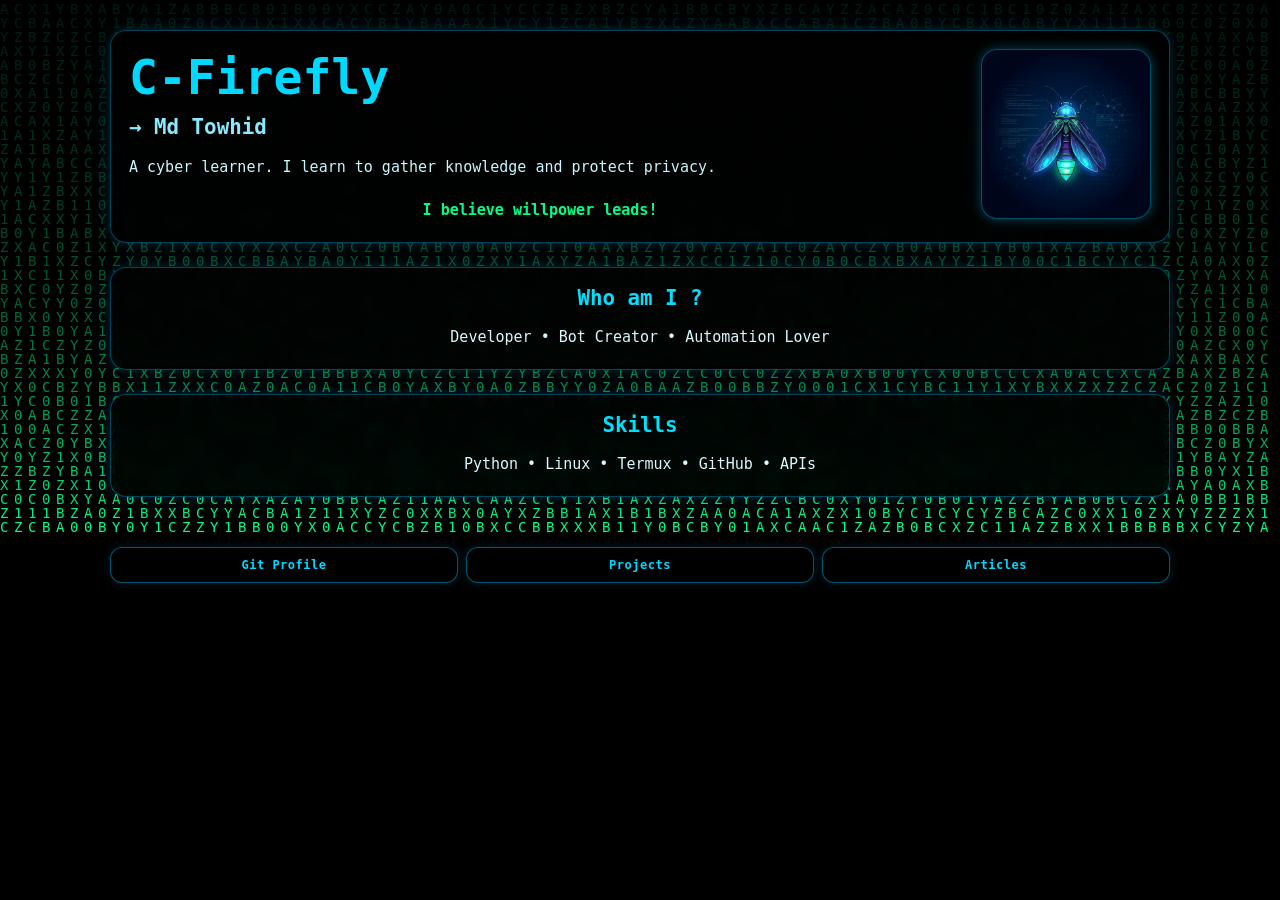
==== index.html @ 1425ad57 "Rename Index.html to index.html" ====
<!DOCTYPE html>
<html lang="en">
<head>
<meta charset="UTF-8" />
<meta name="viewport" content="width=device-width, initial-scale=1.0" />

<title>C-Firefly | Portfolio</title>

<style>

*{
    margin:0;
    padding:0;
    box-sizing:border-box;
}

body{
    background:black;
    color:#00c3ff;
    font-family:monospace;
    overflow-x:hidden;
}

/* ================= MATRIX ================= */

canvas{
    position:fixed;
    top:0;
    left:0;
    width:100%;
    height:100%;
    z-index:-1;
}

/* ================= CONTAINER ================= */

.container{
    width:100%;
    max-width:1100px;
    margin:auto;
    padding:30px 20px;
}

/* ================= COMMON BOX ================= */

.box{
    width:100%;
    background:rgba(0,0,0,0.72);

    border:1px solid rgba(0,195,255,0.35);
    border-radius:16px;

    padding:22px;

    margin-bottom:24px;

    backdrop-filter:blur(6px);

    box-shadow:
    0 0 10px rgba(0,195,255,0.18),
    0 0 30px rgba(0,195,255,0.08);

    transition:0.3s ease;
}

.box:hover{
    transform:translateY(-3px);

    box-shadow:
    0 0 15px rgba(0,195,255,0.35),
    0 0 35px rgba(0,195,255,0.12);
}

/* ================= TOP SECTION ================= */

.top-section{
    display:flex;
    justify-content:space-between;
    align-items:flex-start;
    gap:30px;
}

/* LEFT SIDE */

.info{
    flex:1;
    text-align:left;
}

.info h1{
    font-size:3rem;
    margin-bottom:10px;
    color:#00d9ff;
}

.info h2{
    font-size:1.3rem;
    margin-bottom:15px;
    color:#8be9ff;
}

.info p{
    font-size:15px;
    line-height:1.8;
    color:#c7f6ff;
}

/* PROFILE IMAGE */

.profile-pic{
    width:170px;
    height:170px;

    border-radius:16px;

    background:
    url('images/profile/portfolio_img.png')
    center/cover no-repeat;

    border:1px solid rgba(0,195,255,0.4);

    box-shadow:
    0 0 12px rgba(0,195,255,0.35);

    flex-shrink:0;
}

/* ================= TERMINAL TEXT ================= */

.terminal{
    margin-top:16px;
}

#typing{
    color:#00ff88;
    font-size:15px;
    font-weight:bold;
    text-align: center;
}

#typing::after{
    content:"!";
    animation:blink 1s infinite;
}

@keyframes blink{
    50%{
        opacity:0;
    }
}

/* ================= CONTENT BOX ================= */

.box-title{
    font-size:1.3rem;
    margin-bottom:14px;
    color:#00e1ff;
    text-align: center;
}

.box-text{
    color:#d7f8ff;
    line-height:1.8;
    font-size:15px;
    text-align: center;
}

/* ================= BUTTONS ================= */

.buttons{
    width:100%;

    display:flex;
    justify-content:center;
    align-items:center;
    flex-wrap:wrap;

    gap:18px;

    margin-top:50px;
}

.btn{
    text-decoration:none;

    color:#00d9ff;

    padding:13px 28px;

    border-radius:12px;

    border:1px solid rgba(0,195,255,0.45);

    background:rgba(0,0,0,0.75);

    font-size:15px;
    font-weight:bold;

    letter-spacing:0.5px;

    transition:0.3s ease;

    min-width:150px;
    text-align:center;

    box-shadow:
    0 0 10px rgba(0,195,255,0.15);
}

.btn:hover{
    background:#00c3ff;
    color:black;

    transform:translateY(-4px);

    box-shadow:
    0 0 12px #00c3ff,
    0 0 28px #00c3ff;
}

/* ================= MOBILE ================= */
/* ================= MOBILE ================= */

@media(max-width:768px){

    .top-section{
        flex-direction:row;
        justify-content:space-between;
        align-items:flex-start;
        gap:14px;
    }

    .info{
        flex:1;
    }

    .profile-pic{
        width:80px;
        height:80px;

        border-radius:12px;

        flex-shrink:0;
    }

    .info h1{
        font-size:2rem;
    }

    .info h2{
        font-size:1rem;
    }

    .info p{
        font-size:13px;
    }

}

    .box{
        padding:18px;
    }
/* ================= MOBILE BUTTONS ================= */

    .buttons{
        display:flex;
        justify-content:center;
        align-items:center;
        flex-wrap:nowrap;

        gap:8px;
    }

    .btn{
        width:auto;
        min-width:auto;

        padding:10px 12px;

        font-size:12px;

        flex:1;
    }

}

</style>
</head>

<body>

<canvas id="matrix"></canvas>

<div class="container">

    <!-- HERO BOX -->

    <div class="box">

        <div class="top-section">

            <div class="info">

                <h1>C-Firefly</h1>

                <h2>→ Md Towhid</h2>

                <p>
                    A cyber learner. I learn to gather knowledge and protect privacy.
                </p>

                <div class="terminal">
                    <p id="typing"></p>
                </div>

            </div>

            <div class="profile-pic"></div>

        </div>

    </div>

    <!-- ABOUT -->

    <div class="box">

        <h3 class="box-title">Who am I ?</h3>

        <p class="box-text">
            Developer • Bot Creator • Automation Lover
        </p>

    </div>

    <!-- SKILLS -->

    <div class="box">

        <h3 class="box-title">Skills</h3>

        <p class="box-text">
            Python • Linux • Termux • GitHub • APIs
        </p>

    </div>

    <!-- BUTTONS -->

    <div class="buttons">

        <a href="https://github.com/C-firefly" class="btn">
            Git Profile
        </a>

        <a href="abc.html" class="btn">
            Projects
        </a>

        <a href="abc.html" class="btn">
            Articles
        </a>

    </div>

</div>

<script>

/* ================= MATRIX EFFECT ================= */

const canvas = document.getElementById("matrix");
const ctx = canvas.getContext("2d");

let fontSize;
let columns;
let drops;

function initMatrix(){

    canvas.width = window.innerWidth;
    canvas.height = window.innerHeight;

    fontSize = window.innerWidth < 768 ? 10 : 14;

    columns = Math.floor(canvas.width / fontSize);

    drops = [];

    for(let i = 0; i < columns; i++){
        drops[i] = 1;
    }
}

function drawMatrix(){

    ctx.fillStyle = "rgba(0,0,0,0.06)";
    ctx.fillRect(0,0,canvas.width,canvas.height);

    ctx.fillStyle = "#00ff88";
    ctx.font = fontSize + "px monospace";

    for(let i = 0; i < drops.length; i++){

        const text = "01XYZABC";
        const char = text[Math.floor(Math.random() * text.length)];

        ctx.fillText(
            char,
            i * fontSize,
            drops[i] * fontSize
        );

        if(
            drops[i] * fontSize > canvas.height
            &&
            Math.random() > 0.975
        ){
            drops[i] = 0;
        }

        drops[i]++;
    }
}

window.addEventListener("resize", initMatrix);

initMatrix();

setInterval(drawMatrix, 35);

/* ================= TYPING EFFECT ================= */

const text =
"I believe willpower leads to success.";

let i = 0;

function typingEffect(){

    if(i < text.length){

        document.getElementById("typing").innerHTML += text.charAt(i);

        i++;

        setTimeout(typingEffect, 50);
    }
}

typingEffect();

</script>

</body>
</html>
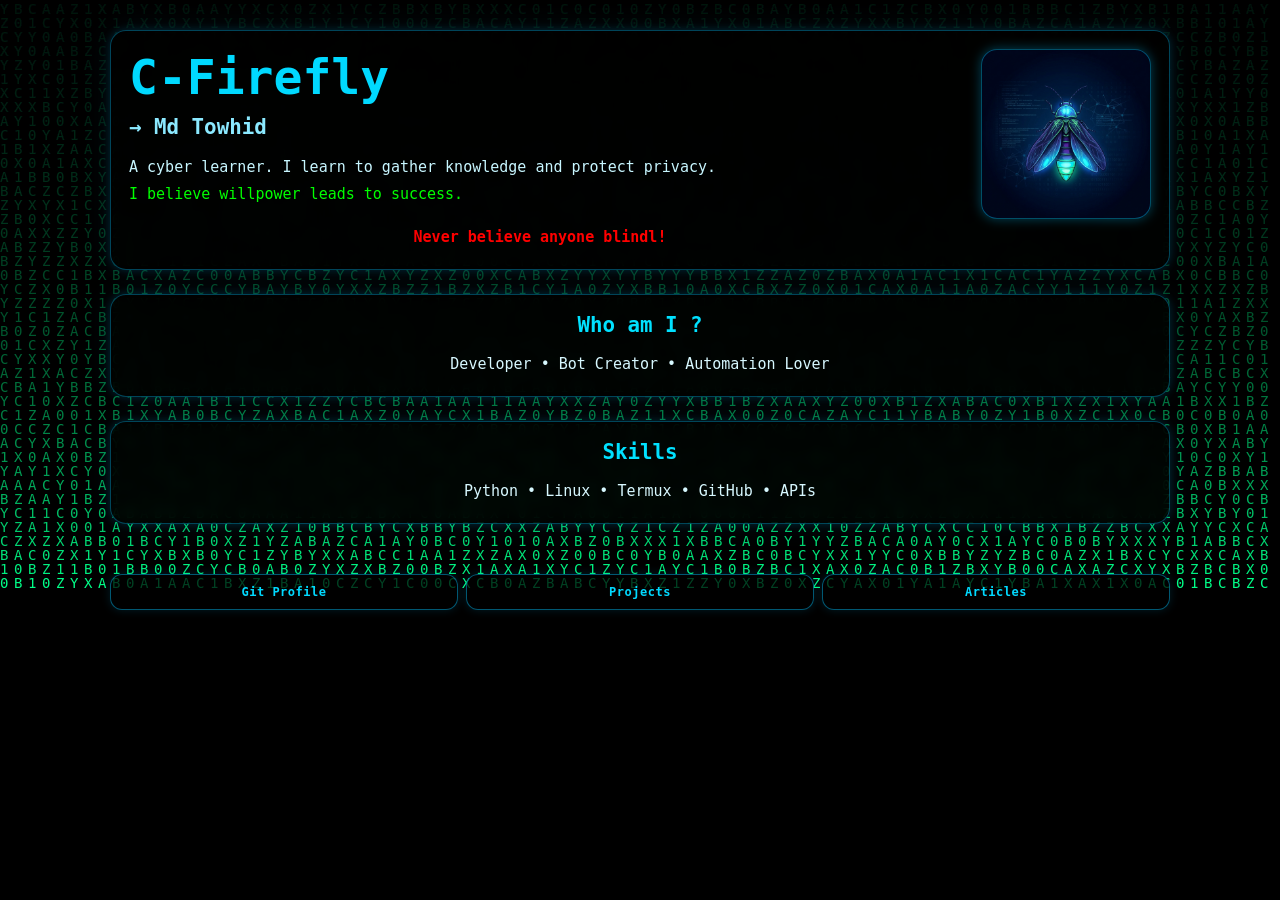
==== commit 0e00117f: "Add project.html" ====
--- a/index.html
+++ b/index.html
@@ -132,7 +132,7 @@
 }
 
 #typing{
-    color:#00ff88;
+    color:#ff0000;
     font-size:15px;
     font-weight:bold;
     text-align: center;
@@ -308,6 +308,7 @@
                 <p>
                     A cyber learner. I learn to gather knowledge and protect privacy.
                 </p>
+                <p style="color:#00ff00;">I believe willpower leads to success.</p>
 
                 <div class="terminal">
                     <p id="typing"></p>
@@ -353,7 +354,7 @@
             Git Profile
         </a>
 
-        <a href="abc.html" class="btn">
+        <a href="project_page.html" class="btn">
             Projects
         </a>
 
@@ -432,7 +433,7 @@
 /* ================= TYPING EFFECT ================= */
 
 const text =
-"I believe willpower leads to success.";
+"Never believe anyone blindly ";
 
 let i = 0;
 
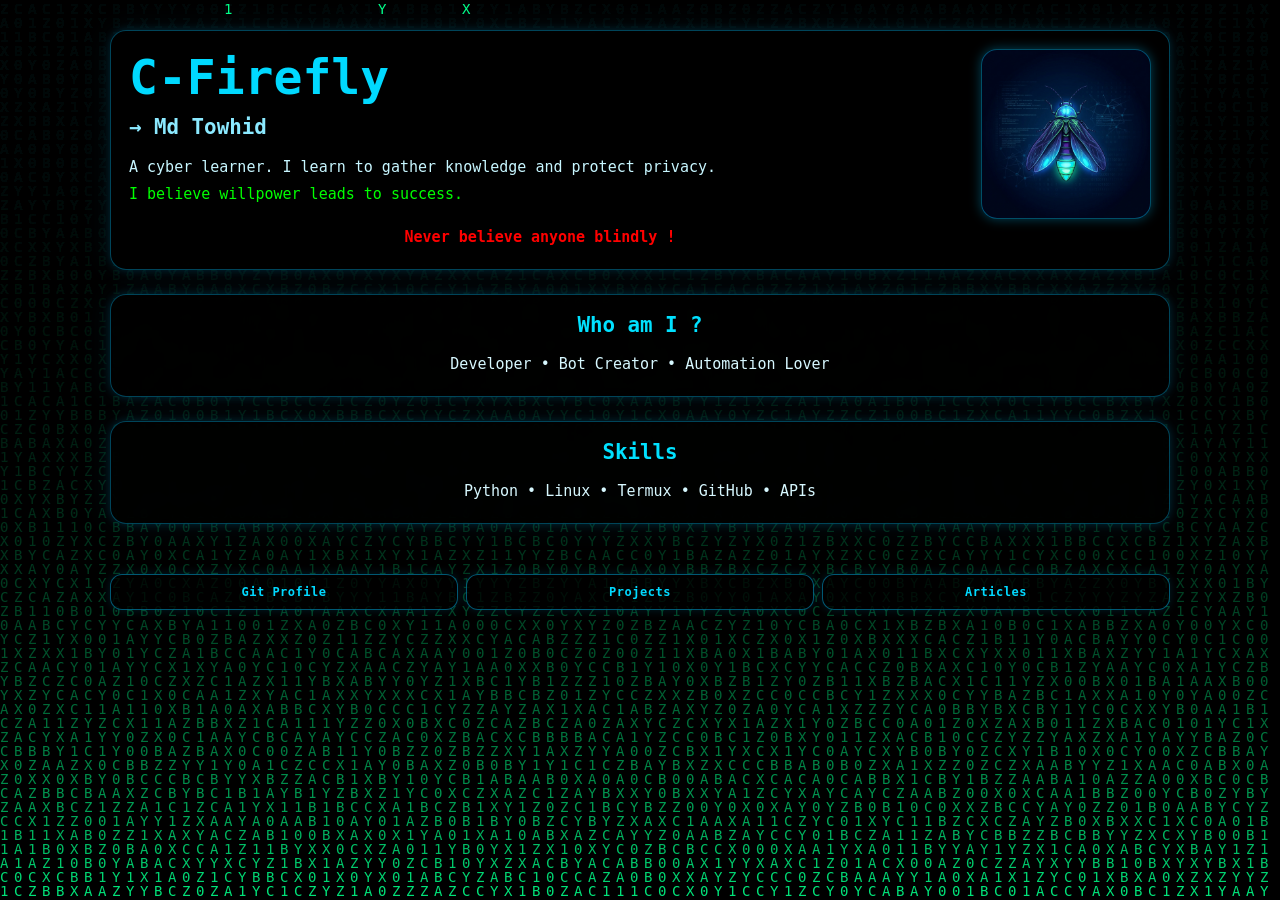
==== commit fa19112e: "Add coming soon page" ====
--- a/index.html
+++ b/index.html
@@ -358,7 +358,7 @@
             Projects
         </a>
 
-        <a href="abc.html" class="btn">
+        <a href="https://c-firefly.github.io/Progress/pages/coming_soon.html" class="btn">
             Articles
         </a>
 
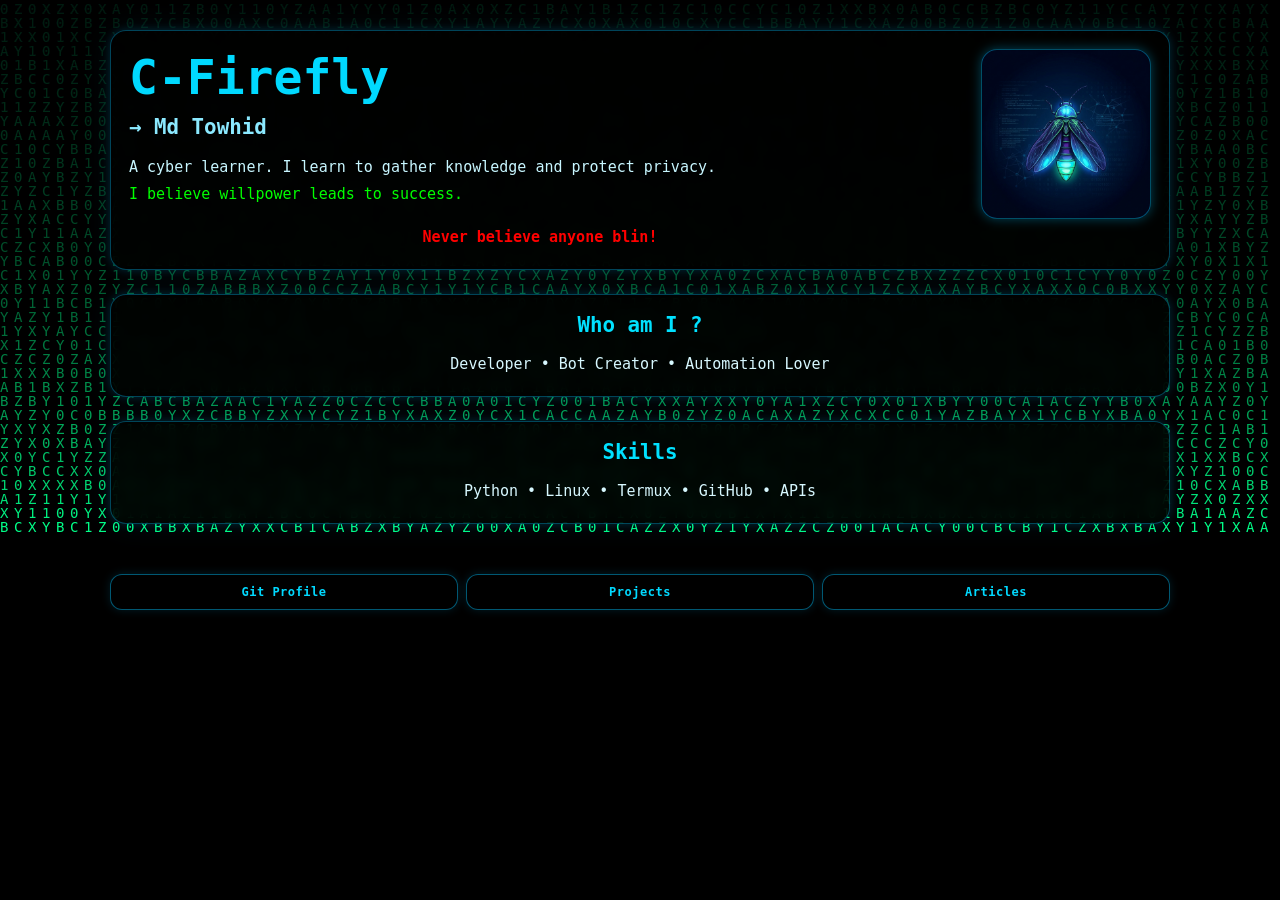
==== commit a171e6af: "Add article page" ====
--- a/index.html
+++ b/index.html
@@ -358,7 +358,7 @@
             Projects
         </a>
 
-        <a href="https://c-firefly.github.io/Progress/pages/coming_soon.html" class="btn">
+        <a href="https://c-firefly.github.io/Article/index.html" class="btn">
             Articles
         </a>
 
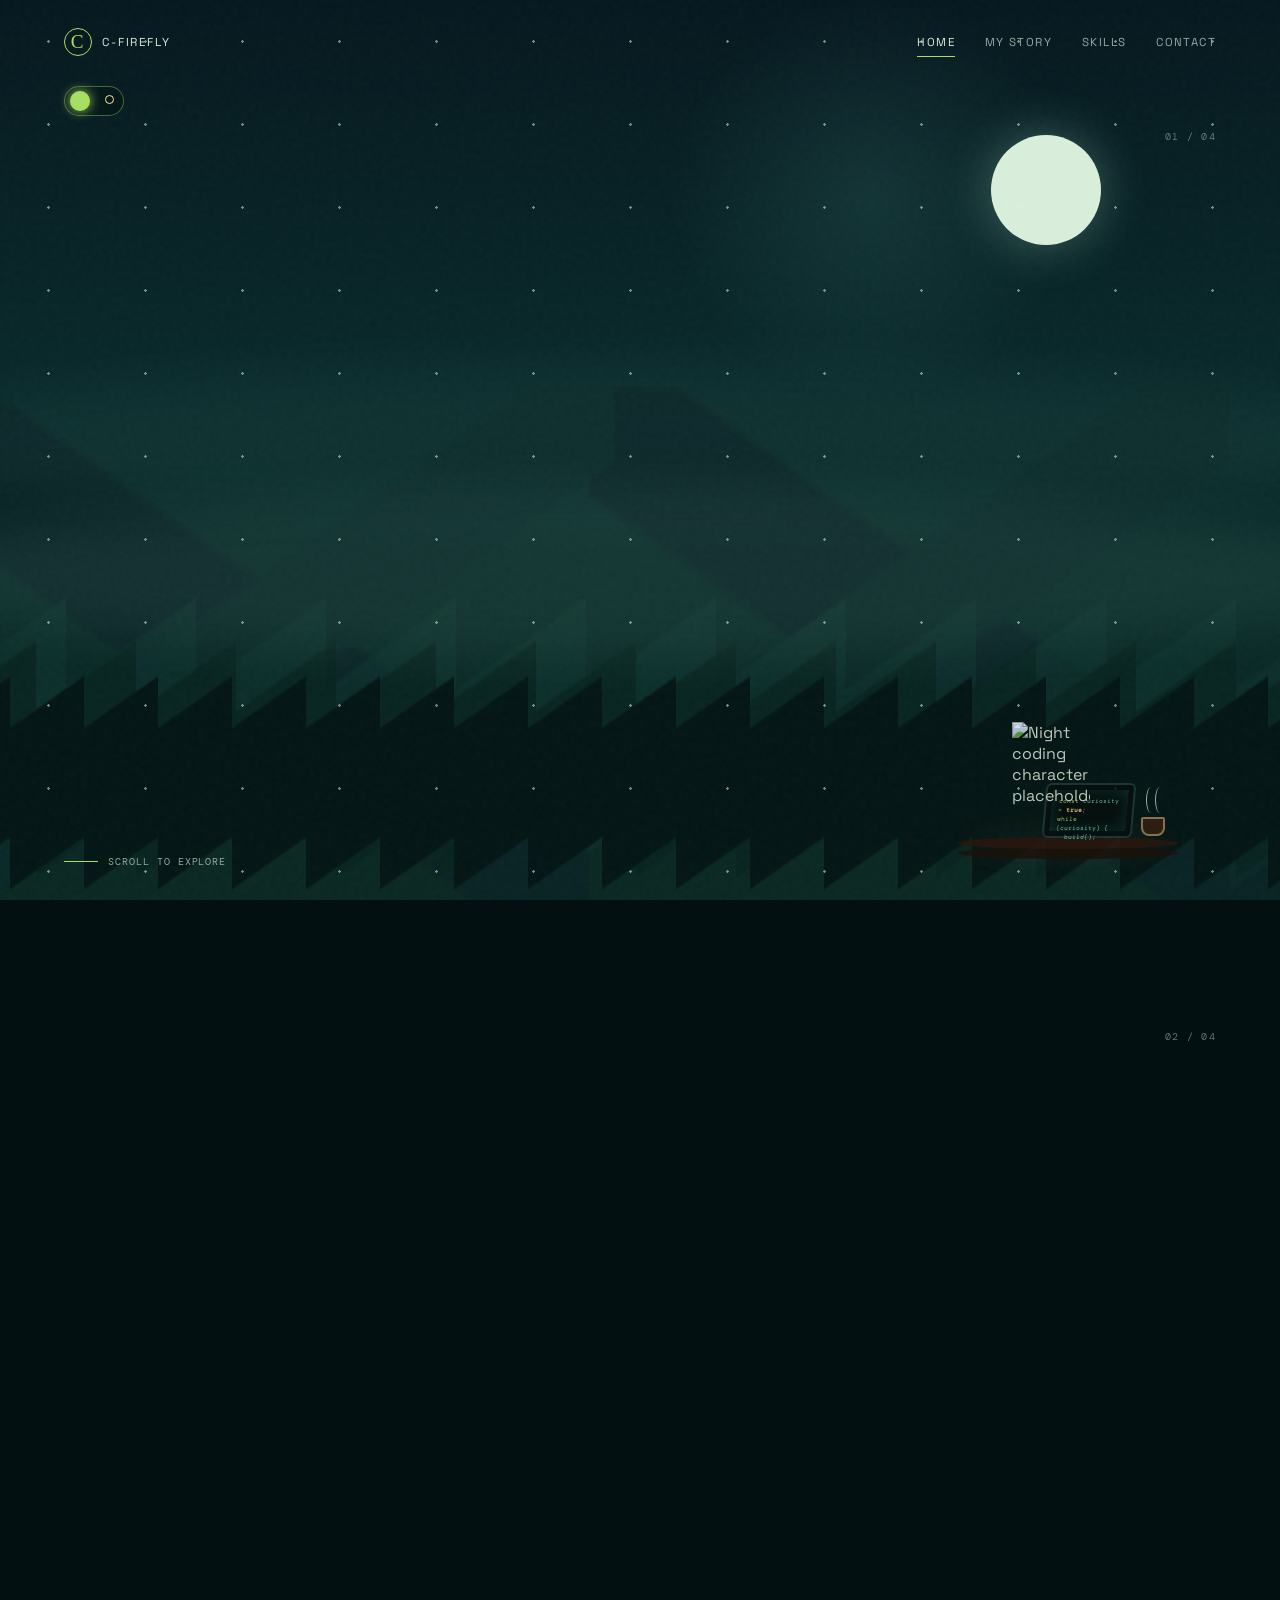
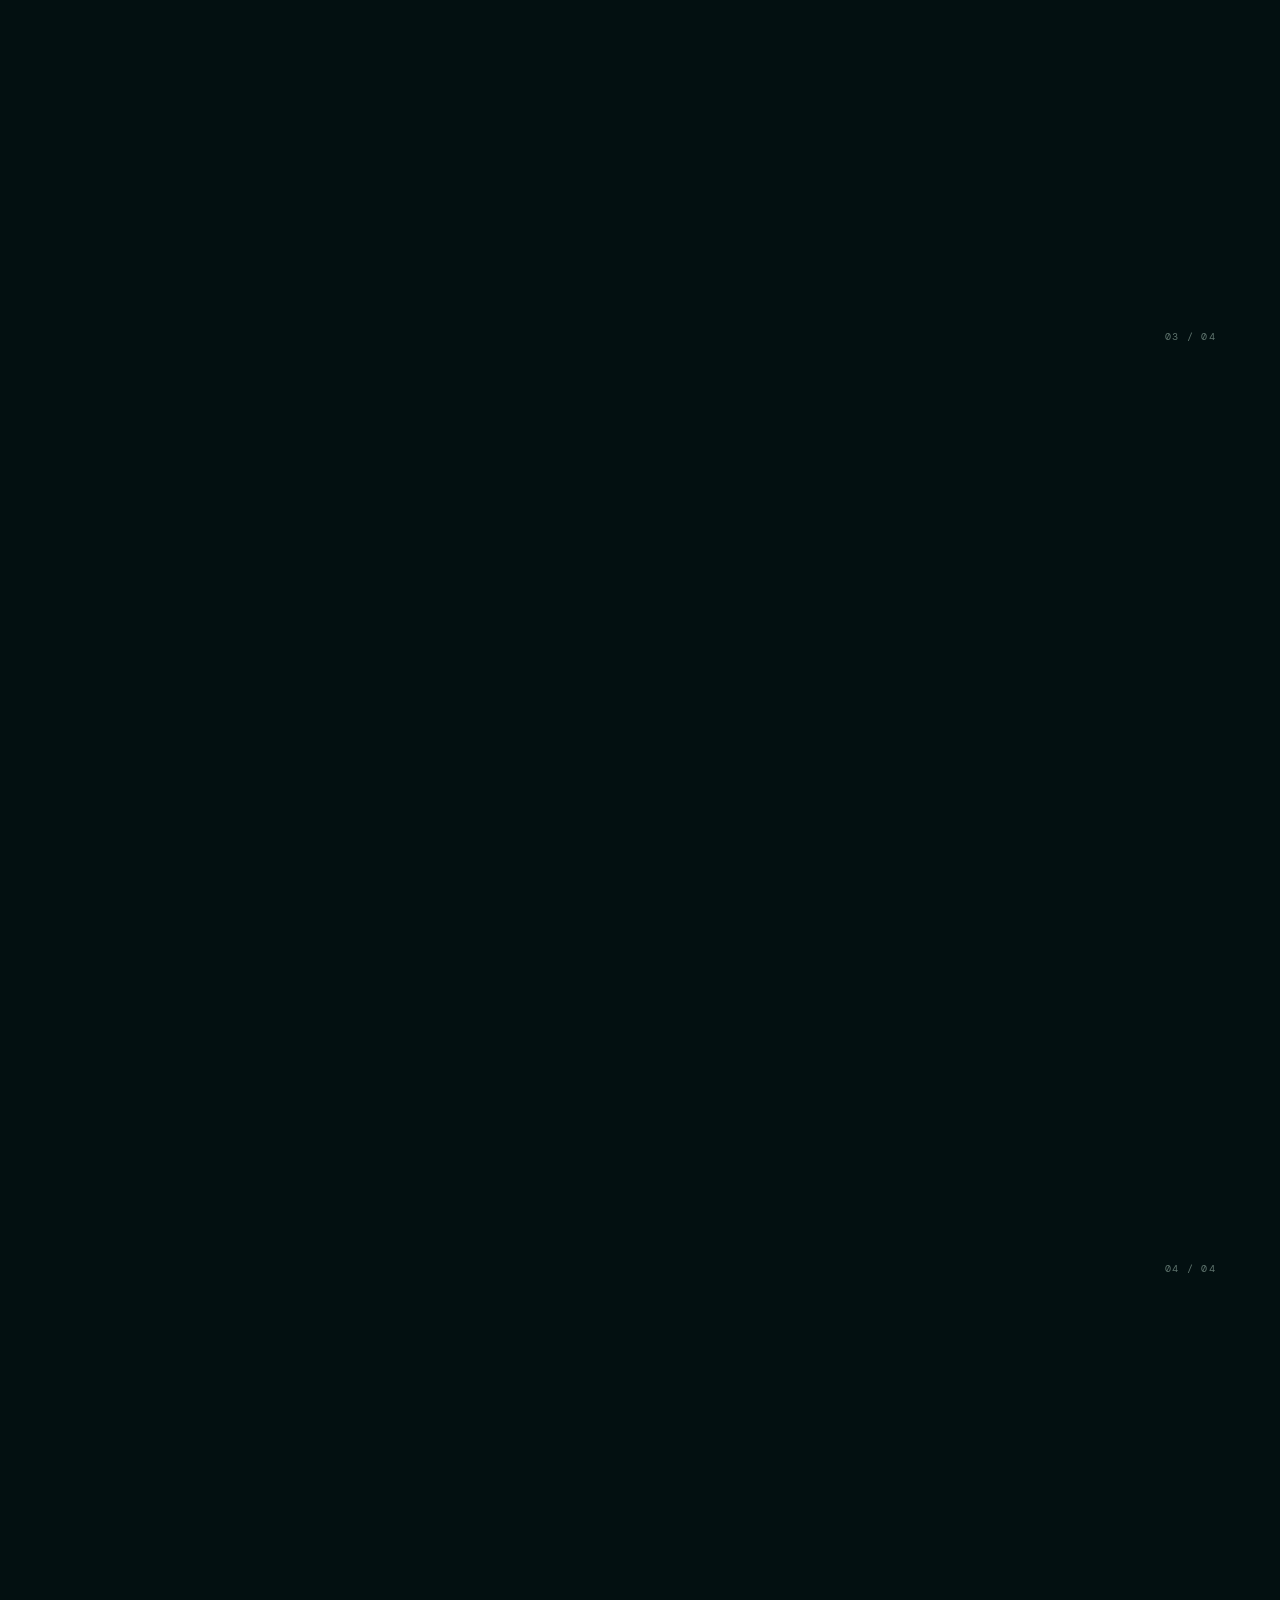
==== commit 8ad3187a: "Add files via upload" ====
--- a/index.html
+++ b/index.html
@@ -1,457 +1,334 @@
-<!DOCTYPE html>
+<!doctype html>
 <html lang="en">
 <head>
-<meta charset="UTF-8" />
-<meta name="viewport" content="width=device-width, initial-scale=1.0" />
-
-<title>C-Firefly | Portfolio</title>
-
-<style>
-
-*{
-    margin:0;
-    padding:0;
-    box-sizing:border-box;
-}
-
-body{
-    background:black;
-    color:#00c3ff;
-    font-family:monospace;
-    overflow-x:hidden;
-}
-
-/* ================= MATRIX ================= */
-
-canvas{
-    position:fixed;
-    top:0;
-    left:0;
-    width:100%;
-    height:100%;
-    z-index:-1;
-}
-
-/* ================= CONTAINER ================= */
-
-.container{
-    width:100%;
-    max-width:1100px;
-    margin:auto;
-    padding:30px 20px;
-}
-
-/* ================= COMMON BOX ================= */
-
-.box{
-    width:100%;
-    background:rgba(0,0,0,0.72);
-
-    border:1px solid rgba(0,195,255,0.35);
-    border-radius:16px;
-
-    padding:22px;
-
-    margin-bottom:24px;
-
-    backdrop-filter:blur(6px);
-
-    box-shadow:
-    0 0 10px rgba(0,195,255,0.18),
-    0 0 30px rgba(0,195,255,0.08);
-
-    transition:0.3s ease;
-}
-
-.box:hover{
-    transform:translateY(-3px);
-
-    box-shadow:
-    0 0 15px rgba(0,195,255,0.35),
-    0 0 35px rgba(0,195,255,0.12);
-}
-
-/* ================= TOP SECTION ================= */
-
-.top-section{
-    display:flex;
-    justify-content:space-between;
-    align-items:flex-start;
-    gap:30px;
-}
-
-/* LEFT SIDE */
-
-.info{
-    flex:1;
-    text-align:left;
-}
-
-.info h1{
-    font-size:3rem;
-    margin-bottom:10px;
-    color:#00d9ff;
-}
-
-.info h2{
-    font-size:1.3rem;
-    margin-bottom:15px;
-    color:#8be9ff;
-}
-
-.info p{
-    font-size:15px;
-    line-height:1.8;
-    color:#c7f6ff;
-}
-
-/* PROFILE IMAGE */
-
-.profile-pic{
-    width:170px;
-    height:170px;
-
-    border-radius:16px;
-
-    background:
-    url('images/profile/portfolio_img.png')
-    center/cover no-repeat;
-
-    border:1px solid rgba(0,195,255,0.4);
-
-    box-shadow:
-    0 0 12px rgba(0,195,255,0.35);
-
-    flex-shrink:0;
-}
-
-/* ================= TERMINAL TEXT ================= */
-
-.terminal{
-    margin-top:16px;
-}
-
-#typing{
-    color:#ff0000;
-    font-size:15px;
-    font-weight:bold;
-    text-align: center;
-}
-
-#typing::after{
-    content:"!";
-    animation:blink 1s infinite;
-}
-
-@keyframes blink{
-    50%{
-        opacity:0;
-    }
-}
-
-/* ================= CONTENT BOX ================= */
-
-.box-title{
-    font-size:1.3rem;
-    margin-bottom:14px;
-    color:#00e1ff;
-    text-align: center;
-}
-
-.box-text{
-    color:#d7f8ff;
-    line-height:1.8;
-    font-size:15px;
-    text-align: center;
-}
-
-/* ================= BUTTONS ================= */
-
-.buttons{
-    width:100%;
-
-    display:flex;
-    justify-content:center;
-    align-items:center;
-    flex-wrap:wrap;
-
-    gap:18px;
-
-    margin-top:50px;
-}
-
-.btn{
-    text-decoration:none;
-
-    color:#00d9ff;
-
-    padding:13px 28px;
-
-    border-radius:12px;
-
-    border:1px solid rgba(0,195,255,0.45);
-
-    background:rgba(0,0,0,0.75);
-
-    font-size:15px;
-    font-weight:bold;
-
-    letter-spacing:0.5px;
-
-    transition:0.3s ease;
-
-    min-width:150px;
-    text-align:center;
-
-    box-shadow:
-    0 0 10px rgba(0,195,255,0.15);
-}
-
-.btn:hover{
-    background:#00c3ff;
-    color:black;
-
-    transform:translateY(-4px);
-
-    box-shadow:
-    0 0 12px #00c3ff,
-    0 0 28px #00c3ff;
-}
-
-/* ================= MOBILE ================= */
-/* ================= MOBILE ================= */
-
-@media(max-width:768px){
-
-    .top-section{
-        flex-direction:row;
-        justify-content:space-between;
-        align-items:flex-start;
-        gap:14px;
-    }
-
-    .info{
-        flex:1;
-    }
-
-    .profile-pic{
-        width:80px;
-        height:80px;
-
-        border-radius:12px;
-
-        flex-shrink:0;
-    }
-
-    .info h1{
-        font-size:2rem;
-    }
-
-    .info h2{
-        font-size:1rem;
-    }
-
-    .info p{
-        font-size:13px;
-    }
-
-}
-
-    .box{
-        padding:18px;
-    }
-/* ================= MOBILE BUTTONS ================= */
-
-    .buttons{
-        display:flex;
-        justify-content:center;
-        align-items:center;
-        flex-wrap:nowrap;
-
-        gap:8px;
-    }
-
-    .btn{
-        width:auto;
-        min-width:auto;
-
-        padding:10px 12px;
-
-        font-size:12px;
-
-        flex:1;
-    }
-
-}
-
-</style>
+  <meta charset="UTF-8">
+  <meta name="viewport" content="width=device-width, initial-scale=1.0">
+  <meta name="description" content="C-Firefly, a cinematic developer portfolio for Towhid.">
+  <title>C-Firefly | Towhid</title>
+
+  <link rel="preconnect" href="https://fonts.googleapis.com">
+  <link rel="preconnect" href="https://fonts.gstatic.com" crossorigin>
+  <link href="https://fonts.googleapis.com/css2?family=DM+Mono:wght@400;500&family=Space+Grotesk:wght@400;500;600;700&display=swap" rel="stylesheet">
+
+  <link rel="stylesheet" href="style.css">
 </head>
-
 <body>
-
-<canvas id="matrix"></canvas>
-
-<div class="container">
-
-    <!-- HERO BOX -->
-
-    <div class="box">
-
-        <div class="top-section">
-
-            <div class="info">
-
-                <h1>C-Firefly</h1>
-
-                <h2>→ Md Towhid</h2>
-
-                <p>
-                    A cyber learner. I learn to gather knowledge and protect privacy.
-                </p>
-                <p style="color:#00ff00;">I believe willpower leads to success.</p>
-
-                <div class="terminal">
-                    <p id="typing"></p>
-                </div>
-
+  <div class="cursor-glow" aria-hidden="true"></div>
+
+  <div class="scene" aria-hidden="true">
+    <div class="sky"></div>
+    <div class="moon"></div>
+    <div class="sun"></div>
+    <div class="cloud cloud-one"></div>
+    <div class="cloud cloud-two"></div>
+    <div class="mountains"></div>
+    <div class="forest forest-back"></div>
+    <div class="forest forest-mid"></div>
+    <div class="forest forest-front"></div>
+    <div class="mist mist-one"></div>
+    <div class="mist mist-two"></div>
+    <div class="stars"></div>
+    <div class="birds birds-one"></div>
+    <div class="birds birds-two"></div>
+    <div class="firefly-field" id="fireflyField"></div>
+    <div class="grain"></div>
+  </div>
+
+  <header class="site-header">
+    <a class="brand" href="#intro" aria-label="C-Firefly home">
+      <span class="brand-mark">C</span>
+      <span>C-Firefly</span>
+    </a>
+
+    <nav class="desktop-nav" aria-label="Primary navigation">
+      <a class="nav-link active" href="#intro" data-section="intro">Home</a>
+      <a class="nav-link" href="#story" data-section="story">My Story</a>
+      <a class="nav-link" href="#skills" data-section="skills">Skills</a>
+      <a class="nav-link" href="#contact" data-section="contact">Contact</a>
+    </nav>
+
+    <button class="menu-toggle" type="button" aria-label="Open navigation" aria-expanded="false">
+      <span></span>
+      <span></span>
+    </button>
+  </header>
+
+  <aside class="mobile-nav" aria-label="Mobile navigation">
+    <a class="nav-link active" href="#intro" data-section="intro">Home</a>
+    <a class="nav-link" href="#story" data-section="story">My Story</a>
+    <a class="nav-link" href="#skills" data-section="skills">Skills</a>
+    <a class="nav-link" href="#contact" data-section="contact">Contact</a>
+  </aside>
+
+  <button class="theme-toggle" type="button" aria-label="Switch to day mode" aria-pressed="false">
+    <span class="theme-icon moon-icon"></span>
+    <span class="theme-icon sun-icon"></span>
+    <span class="toggle-knob"></span>
+  </button>
+
+  <main class="page">
+    <!-- =========================
+         INTRO
+    ========================== -->
+    <section class="section intro-section" id="intro" data-section-name="intro">
+      <div class="section-number">01 / 04</div>
+
+      <div class="intro-content">
+        <div class="profile-wrap reveal">
+          <div class="profile-ring"></div>
+          <img class="profile-image" src="assets/profile.png" alt="Towhid profile placeholder">
+          <span class="profile-status">available to build</span>
+        </div>
+
+        <div class="eyebrow reveal">developer / learner / builder</div>
+
+        <h1 class="hero-title reveal">
+          <span class="title-c">
+            C
+            <span class="signature-firefly" aria-hidden="true">
+              <span class="fly-body"></span>
+              <span class="fly-wing wing-left"></span>
+              <span class="fly-wing wing-right"></span>
+              <span class="fly-trail"></span>
+            </span>
+          </span><span>-Firefly</span>
+        </h1>
+
+        <p class="hero-name reveal">Towhid</p>
+
+        <p class="hero-description reveal">
+          I explore the space where code, curiosity and automation meet.
+        </p>
+
+        <div class="hero-actions reveal">
+          <a class="button button-primary" href="#story">Enter the story <span>↘</span></a>
+          <a class="button button-ghost" href="#contact">Let's connect <span>↗</span></a>
+        </div>
+
+        <div class="hero-meta reveal">
+          <span><i></i> exploring from mobile</span>
+          <span>scroll to wander</span>
+        </div>
+      </div>
+
+      <div class="night-workspace" aria-label="Night coding workspace">
+        <div class="desk-light"></div>
+        <div class="desk"></div>
+        <div class="laptop">
+          <div class="laptop-screen">
+            <span>const</span> curiosity = <b>true</b>;<br>
+            <span>while</span> (curiosity) {<br>
+            &nbsp;&nbsp;build();
+          </div>
+        </div>
+        <div class="coffee">
+          <div class="steam steam-one"></div>
+          <div class="steam steam-two"></div>
+          <div class="cup"></div>
+        </div>
+        <img class="character character-night" src="assets/character-night.png" alt="Night coding character placeholder">
+      </div>
+
+      <div class="scroll-cue"><span></span> scroll to explore</div>
+    </section>
+
+    <!-- =========================
+         MY STORY
+    ========================== -->
+    <section class="section story-section" id="story" data-section-name="story">
+      <div class="section-number">02 / 04</div>
+
+      <div class="section-heading reveal">
+        <div class="eyebrow">a path through the trees</div>
+        <h2>My <em>Story</em></h2>
+        <p>From curiosity to code.</p>
+      </div>
+
+      <div class="story-layout">
+        <div class="story-copy glass-panel reveal">
+          <span class="panel-label">FIELD NOTES / 001</span>
+          <p>
+            My journey is still being written. I started with questions, followed them into code,
+            and kept building small experiments to understand how digital systems connect.
+          </p>
+          <p class="editable-note">
+            [Replace this paragraph with your real coding journey, milestones and personal goals.]
+          </p>
+          <div class="signature">— Towhid</div>
+        </div>
+
+        <div class="timeline" aria-label="Developer journey timeline">
+          <article class="timeline-item reveal">
+            <span class="timeline-marker">01</span>
+            <div>
+              <small>BEGINNING / EDITABLE</small>
+              <h3>Curiosity arrived first</h3>
+              <p>[Add how you first became interested in technology and coding.]</p>
             </div>
-
-            <div class="profile-pic"></div>
-
-        </div>
-
-    </div>
-
-    <!-- ABOUT -->
-
-    <div class="box">
-
-        <h3 class="box-title">Who am I ?</h3>
-
-        <p class="box-text">
-            Developer • Bot Creator • Automation Lover
-        </p>
-
-    </div>
-
-    <!-- SKILLS -->
-
-    <div class="box">
-
-        <h3 class="box-title">Skills</h3>
-
-        <p class="box-text">
-            Python • Linux • Termux • GitHub • APIs
-        </p>
-
-    </div>
-
-    <!-- BUTTONS -->
-
-    <div class="buttons">
-
-        <a href="https://github.com/C-firefly" class="btn">
-            Git Profile
-        </a>
-
-        <a href="project_page.html" class="btn">
-            Projects
-        </a>
-
-        <a href="https://c-firefly.github.io/Article/index.html" class="btn">
-            Articles
-        </a>
-
-    </div>
-
-</div>
-
-<script>
-
-/* ================= MATRIX EFFECT ================= */
-
-const canvas = document.getElementById("matrix");
-const ctx = canvas.getContext("2d");
-
-let fontSize;
-let columns;
-let drops;
-
-function initMatrix(){
-
-    canvas.width = window.innerWidth;
-    canvas.height = window.innerHeight;
-
-    fontSize = window.innerWidth < 768 ? 10 : 14;
-
-    columns = Math.floor(canvas.width / fontSize);
-
-    drops = [];
-
-    for(let i = 0; i < columns; i++){
-        drops[i] = 1;
-    }
-}
-
-function drawMatrix(){
-
-    ctx.fillStyle = "rgba(0,0,0,0.06)";
-    ctx.fillRect(0,0,canvas.width,canvas.height);
-
-    ctx.fillStyle = "#00ff88";
-    ctx.font = fontSize + "px monospace";
-
-    for(let i = 0; i < drops.length; i++){
-
-        const text = "01XYZABC";
-        const char = text[Math.floor(Math.random() * text.length)];
-
-        ctx.fillText(
-            char,
-            i * fontSize,
-            drops[i] * fontSize
-        );
-
-        if(
-            drops[i] * fontSize > canvas.height
-            &&
-            Math.random() > 0.975
-        ){
-            drops[i] = 0;
-        }
-
-        drops[i]++;
-    }
-}
-
-window.addEventListener("resize", initMatrix);
-
-initMatrix();
-
-setInterval(drawMatrix, 35);
-
-/* ================= TYPING EFFECT ================= */
-
-const text =
-"Never believe anyone blindly ";
-
-let i = 0;
-
-function typingEffect(){
-
-    if(i < text.length){
-
-        document.getElementById("typing").innerHTML += text.charAt(i);
-
-        i++;
-
-        setTimeout(typingEffect, 50);
-    }
-}
-
-typingEffect();
-
-</script>
-
+          </article>
+
+          <article class="timeline-item reveal">
+            <span class="timeline-marker">02</span>
+            <div>
+              <small>FIRST CODE / EDITABLE</small>
+              <h3>Learning by making</h3>
+              <p>[Add the first language, tutorial or project that made code feel real.]</p>
+            </div>
+          </article>
+
+          <article class="timeline-item reveal">
+            <span class="timeline-marker">03</span>
+            <div>
+              <small>EXPLORING / EDITABLE</small>
+              <h3>Systems behind the screen</h3>
+              <p>Linux, Termux, networking and cybersecurity became places to investigate.</p>
+            </div>
+          </article>
+
+          <article class="timeline-item reveal">
+            <span class="timeline-marker">04</span>
+            <div>
+              <small>NOW / EDITABLE</small>
+              <h3>Building useful connections</h3>
+              <p>Focused on web development, APIs, automation and experiments that solve real problems.</p>
+            </div>
+          </article>
+        </div>
+      </div>
+    </section>
+
+    <!-- =========================
+         SKILLS
+    ========================== -->
+    <section class="section skills-section" id="skills" data-section-name="skills">
+      <div class="section-number">03 / 04</div>
+
+      <div class="section-heading reveal">
+        <div class="eyebrow">the tools around the campfire</div>
+        <h2>My <em>Skills</em></h2>
+        <p>Tools I work with and systems I want to understand.</p>
+      </div>
+
+      <div class="skills-layout">
+        <div class="skill-cloud">
+          <article class="skill-card reveal">
+            <span class="skill-icon">&lt;/&gt;</span>
+            <h3>HTML</h3>
+            <p>Structure</p>
+          </article>
+          <article class="skill-card reveal">
+            <span class="skill-icon">#</span>
+            <h3>CSS</h3>
+            <p>Interfaces</p>
+          </article>
+          <article class="skill-card reveal">
+            <span class="skill-icon">JS</span>
+            <h3>JavaScript</h3>
+            <p>Interaction</p>
+          </article>
+          <article class="skill-card reveal">
+            <span class="skill-icon">Py</span>
+            <h3>Python</h3>
+            <p>Logic</p>
+          </article>
+          <article class="skill-card reveal">
+            <span class="skill-icon">A</span>
+            <h3>Acode</h3>
+            <p>Mobile IDE</p>
+          </article>
+          <article class="skill-card reveal">
+            <span class="skill-icon">$</span>
+            <h3>Termux</h3>
+            <p>Terminal</p>
+          </article>
+          <article class="skill-card reveal">
+            <span class="skill-icon">↗</span>
+            <h3>GitHub</h3>
+            <p>Projects</p>
+          </article>
+          <article class="skill-card reveal">
+            <span class="skill-icon">✺</span>
+            <h3>APIs</h3>
+            <p>Connections</p>
+          </article>
+        </div>
+
+        <div class="automation-panel glass-panel reveal">
+          <span class="panel-label">CORE INTEREST / 002</span>
+          <h3>API <em>+</em><br>Automation</h3>
+          <p>
+            I enjoy connecting tools, services and ideas into workflows that feel simple,
+            useful and repeatable.
+          </p>
+
+          <div class="flow-map" aria-label="API automation workflow">
+            <div class="flow-node">API</div>
+            <span class="flow-line"></span>
+            <div class="flow-node">AUTOMATION</div>
+            <span class="flow-line"></span>
+            <div class="flow-node">TOOLS</div>
+            <span class="flow-line"></span>
+            <div class="flow-node result-node">RESULT</div>
+          </div>
+
+          <div class="interest-tags">
+            <span>Linux</span>
+            <span>Networking</span>
+            <span>Cybersecurity</span>
+          </div>
+        </div>
+      </div>
+    </section>
+
+    <!-- =========================
+         CONTACT
+    ========================== -->
+    <section class="section contact-section" id="contact" data-section-name="contact">
+      <div class="section-number">04 / 04</div>
+
+      <div class="contact-layout">
+        <div class="section-heading reveal">
+          <div class="eyebrow">the clearing at the end</div>
+          <h2>Let's <em>Connect</em></h2>
+          <p>Have an idea, a question or a path worth exploring?</p>
+        </div>
+
+        <div class="contact-grid">
+          <a class="contact-card reveal" data-link="github" href="#" target="_blank" rel="noopener">
+            <span class="contact-icon">⌘</span>
+            <span><b>GitHub</b><small>My code & repositories</small></span>
+            <strong>↗</strong>
+          </a>
+          <a class="contact-card reveal" data-link="facebook" href="#" target="_blank" rel="noopener">
+            <span class="contact-icon">f</span>
+            <span><b>Facebook</b><small>Connect with me</small></span>
+            <strong>↗</strong>
+          </a>
+          <a class="contact-card reveal" data-link="email" href="#">
+            <span class="contact-icon">@</span>
+            <span><b>Email</b><small>Send a message</small></span>
+            <strong>↗</strong>
+          </a>
+          <a class="contact-card reveal" data-link="articles" href="#" target="_blank" rel="noopener">
+            <span class="contact-icon">◌</span>
+            <span><b>View Articles</b><small>Read what I write</small></span>
+            <strong>↗</strong>
+          </a>
+          <a class="contact-card reveal" data-link="projects" href="#" target="_blank" rel="noopener">
+            <span class="contact-icon">⌁</span>
+            <span><b>View Projects</b><small>Explore what I build</small></span>
+            <strong>↗</strong>
+          </a>
+        </div>
+
+        <footer class="contact-footer reveal">
+          <span>C-FIREFLY / TOWHID</span>
+          <span>CODE · LEARN · BUILD · GROW</span>
+        </footer>
+      </div>
+    </section>
+  </main>
+
+  <script src="script.js"></script>
 </body>
 </html>
--- a/style.css
+++ b/style.css
@@ -0,0 +1,1212 @@
+:root {
+  --ink: #071112;
+  --night: #07191a;
+  --night-deep: #031011;
+  --paper: #dce8d7;
+  --muted: #91aaa0;
+  --cyan: #8ce7cf;
+  --green: #a8df63;
+  --line: rgba(168, 223, 99, 0.25);
+  --glass: rgba(7, 28, 27, 0.62);
+  --sans: "Space Grotesk", sans-serif;
+  --mono: "DM Mono", monospace;
+  --ease: cubic-bezier(.2, .8, .2, 1);
+}
+
+* {
+  box-sizing: border-box;
+}
+
+html {
+  scroll-behavior: smooth;
+  scroll-snap-type: y proximity;
+}
+
+body {
+  margin: 0;
+  color: var(--paper);
+  background: var(--night-deep);
+  font-family: var(--sans);
+  overflow-x: hidden;
+}
+
+a {
+  color: inherit;
+  text-decoration: none;
+}
+
+button {
+  font: inherit;
+}
+
+.scene,
+.grain {
+  position: fixed;
+  inset: 0;
+  pointer-events: none;
+}
+
+.scene {
+  z-index: -2;
+  overflow: hidden;
+  background: #061719;
+  transition: background 1.2s var(--ease);
+}
+
+.sky {
+  position: absolute;
+  inset: 0;
+  background:
+    radial-gradient(circle at 68% 22%, rgba(91, 169, 158, .14), transparent 18%),
+    linear-gradient(180deg, #06181f 0%, #092b2b 48%, #0b2822 100%);
+  transition: filter 1.2s var(--ease), background 1.2s var(--ease);
+}
+
+.moon,
+.sun {
+  position: absolute;
+  border-radius: 50%;
+  transition: opacity 1.2s var(--ease), transform 1.2s var(--ease);
+}
+
+.moon {
+  width: 110px;
+  height: 110px;
+  top: 15%;
+  right: 14%;
+  background: #d9efdb;
+  box-shadow: 0 0 50px rgba(190, 245, 217, .3);
+}
+
+.sun {
+  width: 120px;
+  height: 120px;
+  top: 13%;
+  right: 15%;
+  opacity: 0;
+  transform: scale(.5);
+  background: #ffe8a1;
+  box-shadow: 0 0 90px rgba(255, 218, 117, .5);
+}
+
+.mountains {
+  position: absolute;
+  inset: 43% 0 0;
+  background: linear-gradient(145deg, transparent 39%, #0a2828 40% 53%, transparent 54%) 0 0 / 48% 100%,
+              linear-gradient(215deg, transparent 42%, #0a2225 43% 59%, transparent 60%) 100% 0 / 54% 100%;
+  opacity: .8;
+}
+
+.forest {
+  position: absolute;
+  inset: auto -5% 0;
+  height: 55%;
+  background-repeat: repeat-x;
+  transform-origin: bottom;
+  animation: forestSway 14s ease-in-out infinite alternate;
+}
+
+.forest-back {
+  background: linear-gradient(145deg, transparent 48%, #0e3530 49% 76%, transparent 77%) 0 0 / 130px 100%;
+  opacity: .48;
+}
+
+.forest-mid {
+  height: 45%;
+  background: linear-gradient(145deg, transparent 45%, #08231f 46% 80%, transparent 81%) 0 0 / 100px 100%;
+  opacity: .8;
+}
+
+.forest-front {
+  height: 34%;
+  background: linear-gradient(145deg, transparent 37%, #041615 38% 82%, transparent 83%) 0 0 / 74px 100%;
+}
+
+.mist {
+  position: absolute;
+  left: -10%;
+  width: 120%;
+  height: 18%;
+  border-radius: 50%;
+  background: rgba(154, 211, 183, .08);
+  filter: blur(24px);
+  animation: mistDrift 18s ease-in-out infinite alternate;
+}
+
+.mist-one { bottom: 27%; }
+.mist-two { bottom: 42%; animation-delay: -7s; opacity: .55; }
+
+.stars {
+  position: absolute;
+  inset: 0;
+  opacity: .65;
+  background-image: radial-gradient(circle, rgba(213,255,231,.8) 1px, transparent 1.5px);
+  background-size: 97px 83px;
+}
+
+.grain {
+  z-index: 10;
+  opacity: .05;
+  background-image: url("data:image/svg+xml,%3Csvg viewBox='0 0 180 180' xmlns='http://www.w3.org/2000/svg'%3E%3Cfilter id='n'%3E%3CfeTurbulence type='fractalNoise' baseFrequency='.9' numOctaves='3' stitchTiles='stitch'/%3E%3C/filter%3E%3Crect width='100%25' height='100%25' filter='url(%23n)' opacity='.55'/%3E%3C/svg%3E");
+}
+
+.cloud {
+  position: absolute;
+  top: 20%;
+  left: -30%;
+  width: 230px;
+  height: 42px;
+  border-radius: 50%;
+  background: rgba(255,255,255,.45);
+  filter: blur(7px);
+  opacity: 0;
+  animation: cloudMove 32s linear infinite;
+}
+
+.cloud::before,
+.cloud::after {
+  content: "";
+  position: absolute;
+  bottom: 8px;
+  border-radius: 50%;
+  background: inherit;
+}
+
+.cloud::before {
+  left: 40px;
+  width: 80px;
+  height: 70px;
+}
+
+.cloud::after {
+  right: 35px;
+  width: 110px;
+  height: 80px;
+}
+
+.cloud-two {
+  top: 31%;
+  animation-duration: 42s;
+  animation-delay: -18s;
+  transform: scale(.7);
+}
+
+.birds {
+  position: absolute;
+  top: 29%;
+  left: -10%;
+  width: 45px;
+  height: 18px;
+  opacity: 0;
+  animation: birdMove 23s linear infinite;
+}
+
+.birds::before,
+.birds::after {
+  content: "";
+  position: absolute;
+  width: 22px;
+  height: 10px;
+  border-top: 2px solid #244b48;
+  border-radius: 50%;
+}
+
+.birds::before { transform: rotate(25deg); }
+.birds::after { left: 20px; transform: rotate(-25deg); }
+
+.birds-two {
+  top: 39%;
+  transform: scale(.6);
+  animation-delay: -11s;
+  animation-duration: 28s;
+}
+
+.firefly-field {
+  position: absolute;
+  inset: 0;
+}
+
+.background-firefly {
+  position: absolute;
+  width: 5px;
+  height: 5px;
+  border-radius: 50%;
+  background: var(--green);
+  box-shadow: 0 0 14px 4px rgba(168, 223, 99, .8);
+  animation: fireflyFloat var(--duration) ease-in-out var(--delay) infinite alternate;
+}
+
+.site-header {
+  position: fixed;
+  z-index: 20;
+  top: 0;
+  left: 0;
+  right: 0;
+  display: flex;
+  justify-content: space-between;
+  align-items: center;
+  padding: 28px 5vw;
+}
+
+.brand {
+  display: flex;
+  align-items: center;
+  gap: 10px;
+  font-size: .72rem;
+  letter-spacing: .16em;
+  text-transform: uppercase;
+}
+
+.brand-mark {
+  display: grid;
+  place-items: center;
+  width: 28px;
+  height: 28px;
+  border: 1px solid var(--green);
+  border-radius: 50%;
+  color: var(--green);
+  font-family: Georgia, serif;
+  font-size: 1.2rem;
+}
+
+.desktop-nav {
+  display: flex;
+  gap: 30px;
+}
+
+.nav-link {
+  position: relative;
+  color: var(--muted);
+  font-size: .72rem;
+  letter-spacing: .12em;
+  text-transform: uppercase;
+  transition: color .3s ease;
+}
+
+.nav-link::after {
+  content: "";
+  position: absolute;
+  right: 0;
+  bottom: -8px;
+  left: 0;
+  height: 1px;
+  background: var(--green);
+  transform: scaleX(0);
+  transition: transform .3s ease;
+}
+
+.nav-link:hover,
+.nav-link.active {
+  color: var(--paper);
+}
+
+.nav-link.active::after {
+  transform: scaleX(1);
+}
+
+.theme-toggle {
+  position: fixed;
+  z-index: 22;
+  top: 86px;
+  left: 5vw;
+  width: 60px;
+  height: 30px;
+  padding: 0;
+  border: 1px solid rgba(168, 223, 99, .4);
+  border-radius: 30px;
+  background: rgba(5, 25, 24, .75);
+  cursor: pointer;
+}
+
+.toggle-knob {
+  position: absolute;
+  top: 4px;
+  left: 5px;
+  width: 20px;
+  height: 20px;
+  border-radius: 50%;
+  background: var(--green);
+  box-shadow: 0 0 12px var(--green);
+  transition: transform .6s var(--ease);
+}
+
+.theme-icon {
+  position: absolute;
+  top: 8px;
+  font-size: 10px;
+}
+
+.moon-icon {
+  left: 9px;
+  width: 8px;
+  height: 8px;
+  border: 1px solid var(--cyan);
+  border-radius: 50%;
+}
+
+.sun-icon {
+  right: 9px;
+  width: 9px;
+  height: 9px;
+  border: 1px solid #ffe49d;
+  border-radius: 50%;
+}
+
+.menu-toggle,
+.mobile-nav {
+  display: none;
+}
+
+.page {
+  position: relative;
+  z-index: 1;
+}
+
+.section {
+  position: relative;
+  display: grid;
+  align-items: center;
+  min-height: 100svh;
+  padding: 120px 10vw 70px;
+  scroll-snap-align: start;
+  overflow: hidden;
+}
+
+.section-number {
+  position: absolute;
+  top: 130px;
+  right: 5vw;
+  color: var(--muted);
+  font: .65rem var(--mono);
+  letter-spacing: .12em;
+  opacity: .65;
+}
+
+.intro-content {
+  position: relative;
+  z-index: 3;
+  width: min(660px, 100%);
+  margin: 0 auto;
+  text-align: center;
+}
+
+.profile-wrap {
+  position: relative;
+  width: 132px;
+  margin: 0 auto 28px;
+}
+
+.profile-image {
+  position: relative;
+  z-index: 2;
+  display: block;
+  width: 110px;
+  height: 110px;
+  margin: auto;
+  border: 1px solid rgba(220, 255, 228, .55);
+  border-radius: 50%;
+  object-fit: cover;
+  background: #123b35;
+  box-shadow: 0 0 35px rgba(117, 245, 193, .22);
+}
+
+.profile-ring {
+  position: absolute;
+  inset: -8px;
+  border: 1px solid var(--green);
+  border-right-color: transparent;
+  border-radius: 50%;
+  animation: spin 8s linear infinite;
+}
+
+.profile-status {
+  display: block;
+  margin-top: 15px;
+  color: var(--green);
+  font: .58rem var(--mono);
+  letter-spacing: .09em;
+  text-transform: uppercase;
+}
+
+.eyebrow,
+.panel-label {
+  color: var(--green);
+  font: .65rem var(--mono);
+  letter-spacing: .16em;
+  text-transform: uppercase;
+}
+
+.hero-title {
+  margin: 16px 0 0;
+  color: var(--paper);
+  font-size: clamp(4rem, 10vw, 9rem);
+  font-weight: 500;
+  letter-spacing: -.08em;
+  line-height: .85;
+  text-shadow: 0 0 35px rgba(133, 244, 203, .13);
+}
+
+.title-c {
+  position: relative;
+  display: inline-block;
+  color: var(--cyan);
+  font-family: Georgia, serif;
+  font-style: italic;
+  font-weight: 400;
+}
+
+.signature-firefly {
+  position: absolute;
+  top: -16%;
+  right: -10%;
+  width: 32px;
+  height: 30px;
+  animation: flyToC 5s var(--ease) .8s both, fireflyHover 4s ease-in-out 5.8s infinite alternate;
+}
+
+.fly-body {
+  position: absolute;
+  z-index: 2;
+  top: 12px;
+  left: 13px;
+  width: 7px;
+  height: 15px;
+  border-radius: 50%;
+  background: #d8ff9c;
+  box-shadow: 0 0 12px 5px rgba(168, 223, 99, .8);
+}
+
+.fly-wing {
+  position: absolute;
+  top: 8px;
+  width: 13px;
+  height: 8px;
+  border: 1px solid rgba(180,255,214,.8);
+  border-radius: 100% 0;
+  animation: wingBeat .25s ease-in-out infinite alternate;
+}
+
+.wing-left { left: 0; transform: rotate(-25deg); }
+.wing-right { right: 0; transform: rotate(115deg); }
+
+.fly-trail {
+  position: absolute;
+  top: 18px;
+  left: -25px;
+  width: 28px;
+  height: 1px;
+  background: linear-gradient(90deg, transparent, var(--green));
+  transform: rotate(-20deg);
+  opacity: .55;
+}
+
+.hero-name {
+  margin: 20px 0 0;
+  color: var(--green);
+  font: 1rem var(--mono);
+  letter-spacing: .28em;
+  text-transform: uppercase;
+}
+
+.hero-description {
+  max-width: 430px;
+  margin: 26px auto 0;
+  color: var(--muted);
+  font-size: .95rem;
+  line-height: 1.7;
+}
+
+.hero-actions {
+  display: flex;
+  justify-content: center;
+  gap: 12px;
+  margin-top: 30px;
+}
+
+.button {
+  display: inline-flex;
+  align-items: center;
+  gap: 16px;
+  min-height: 48px;
+  padding: 0 20px;
+  border: 1px solid var(--line);
+  font-size: .7rem;
+  letter-spacing: .1em;
+  text-transform: uppercase;
+  transition: transform .3s ease, background .3s ease, border-color .3s ease;
+}
+
+.button:hover {
+  transform: translateY(-3px);
+  border-color: var(--green);
+}
+
+.button-primary {
+  color: var(--ink);
+  background: var(--green);
+}
+
+.button-ghost {
+  color: var(--paper);
+  background: rgba(255,255,255,.03);
+}
+
+.hero-meta {
+  display: flex;
+  justify-content: space-between;
+  margin-top: 54px;
+  color: var(--muted);
+  font: .58rem var(--mono);
+  letter-spacing: .08em;
+  text-transform: uppercase;
+}
+
+.hero-meta i {
+  display: inline-block;
+  width: 6px;
+  height: 6px;
+  margin-right: 6px;
+  border-radius: 50%;
+  background: var(--green);
+  box-shadow: 0 0 10px var(--green);
+}
+
+.night-workspace {
+  position: absolute;
+  right: 8vw;
+  bottom: 3vh;
+  width: 260px;
+  height: 220px;
+  opacity: .85;
+  transition: opacity .8s ease, transform .8s ease;
+}
+
+.desk {
+  position: absolute;
+  right: 0;
+  bottom: 24px;
+  width: 220px;
+  height: 12px;
+  border-radius: 50%;
+  background: #2c1810;
+  box-shadow: 0 10px 0 #1d120c, 0 0 35px rgba(255, 174, 93, .16);
+}
+
+.laptop {
+  position: absolute;
+  right: 44px;
+  bottom: 35px;
+  width: 90px;
+  height: 55px;
+  padding: 5px;
+  border: 2px solid #203d3a;
+  border-radius: 6px;
+  background: #06100f;
+  transform: skew(-5deg);
+}
+
+.laptop-screen {
+  height: 100%;
+  padding: 7px;
+  color: #88d7bc;
+  font: 6px/1.5 var(--mono);
+  box-shadow: inset 0 0 15px rgba(80, 232, 182, .17);
+}
+
+.laptop-screen span { color: #c5dc75; }
+.laptop-screen b { color: #f6c87e; }
+
+.coffee {
+  position: absolute;
+  right: 13px;
+  bottom: 37px;
+}
+
+.cup {
+  width: 24px;
+  height: 19px;
+  border: 2px solid #9e805d;
+  border-radius: 2px 2px 8px 8px;
+  background: #352015;
+}
+
+.steam {
+  position: absolute;
+  bottom: 23px;
+  width: 10px;
+  height: 26px;
+  border-left: 1px solid #b5cdb8;
+  border-radius: 50%;
+  animation: steam 2.5s ease-in-out infinite alternate;
+}
+
+.steam-one { left: 5px; }
+.steam-two { left: 14px; animation-delay: -.7s; }
+
+.character {
+  position: absolute;
+  object-fit: contain;
+  pointer-events: none;
+}
+
+.character-night {
+  right: 88px;
+  bottom: 31px;
+  width: 78px;
+  height: 120px;
+}
+
+.scroll-cue {
+  position: absolute;
+  bottom: 32px;
+  left: 5vw;
+  display: flex;
+  align-items: center;
+  gap: 10px;
+  color: var(--muted);
+  font: .6rem var(--mono);
+  letter-spacing: .1em;
+  text-transform: uppercase;
+}
+
+.scroll-cue span {
+  display: block;
+  width: 34px;
+  height: 1px;
+  background: var(--green);
+}
+
+.section-heading {
+  max-width: 520px;
+}
+
+.section-heading h2 {
+  margin: 12px 0;
+  font-size: clamp(3rem, 7vw, 6.5rem);
+  font-weight: 500;
+  letter-spacing: -.08em;
+  line-height: .9;
+}
+
+.section-heading h2 em {
+  color: var(--cyan);
+  font-family: Georgia, serif;
+  font-weight: 400;
+}
+
+.section-heading p {
+  margin: 0;
+  color: var(--muted);
+  font-size: .95rem;
+}
+
+.story-layout,
+.skills-layout {
+  display: grid;
+  grid-template-columns: .8fr 1.2fr;
+  gap: clamp(35px, 8vw, 120px);
+  align-items: center;
+  width: min(1120px, 100%);
+  margin: 40px auto 0;
+}
+
+.glass-panel {
+  padding: 32px;
+  border: 1px solid rgba(156, 226, 188, .18);
+  background: var(--glass);
+  box-shadow: inset 0 1px rgba(255,255,255,.05), 0 25px 80px rgba(0,0,0,.12);
+  backdrop-filter: blur(16px);
+}
+
+.story-copy p,
+.automation-panel p {
+  color: var(--muted);
+  font-size: .92rem;
+  line-height: 1.8;
+}
+
+.editable-note {
+  color: var(--cyan) !important;
+  font-size: .72rem !important;
+}
+
+.signature {
+  margin-top: 34px;
+  color: var(--paper);
+  font-family: cursive;
+  font-size: 2.2rem;
+  transform: rotate(-5deg);
+}
+
+.timeline {
+  display: grid;
+  gap: 20px;
+}
+
+.timeline-item {
+  display: grid;
+  grid-template-columns: 42px 1fr;
+  gap: 18px;
+  padding-bottom: 20px;
+  border-bottom: 1px solid rgba(156, 226, 188, .13);
+}
+
+.timeline-marker {
+  display: grid;
+  place-items: center;
+  width: 34px;
+  height: 34px;
+  border: 1px solid var(--green);
+  border-radius: 50%;
+  color: var(--green);
+  font: .62rem var(--mono);
+}
+
+.timeline-item small {
+  color: var(--green);
+  font: .58rem var(--mono);
+  letter-spacing: .08em;
+}
+
+.timeline-item h3 {
+  margin: 7px 0;
+  font-size: 1.05rem;
+  font-weight: 500;
+}
+
+.timeline-item p {
+  margin: 0;
+  color: var(--muted);
+  font-size: .8rem;
+  line-height: 1.6;
+}
+
+.skill-cloud {
+  display: grid;
+  grid-template-columns: repeat(4, 1fr);
+  gap: 12px;
+}
+
+.skill-card {
+  min-height: 130px;
+  padding: 18px;
+  border: 1px solid rgba(156,226,188,.15);
+  background: rgba(5, 25, 24, .5);
+  transition: transform .3s ease, border-color .3s ease, background .3s ease;
+}
+
+.skill-card:hover {
+  transform: translateY(-7px);
+  border-color: var(--green);
+  background: rgba(27, 62, 49, .6);
+}
+
+.skill-icon {
+  display: block;
+  margin-bottom: 22px;
+  color: var(--cyan);
+  font: 1.15rem var(--mono);
+}
+
+.skill-card h3 {
+  margin: 0 0 5px;
+  font-size: .8rem;
+  font-weight: 500;
+}
+
+.skill-card p {
+  margin: 0;
+  color: var(--muted);
+  font: .62rem var(--mono);
+}
+
+.automation-panel h3 {
+  margin: 26px 0 12px;
+  font-size: 2.5rem;
+  font-weight: 500;
+  letter-spacing: -.07em;
+  line-height: .95;
+}
+
+.automation-panel h3 em {
+  color: var(--green);
+  font-family: Georgia, serif;
+}
+
+.flow-map {
+  display: grid;
+  gap: 7px;
+  margin: 28px 0;
+}
+
+.flow-node {
+  padding: 10px 13px;
+  border: 1px solid rgba(140,231,207,.3);
+  color: var(--cyan);
+  font: .6rem var(--mono);
+  letter-spacing: .1em;
+}
+
+.flow-line {
+  width: 1px;
+  height: 14px;
+  margin-left: 14px;
+  background: var(--green);
+  box-shadow: 0 0 8px var(--green);
+}
+
+.result-node {
+  color: var(--green);
+  border-color: rgba(168,223,99,.5);
+}
+
+.interest-tags {
+  display: flex;
+  flex-wrap: wrap;
+  gap: 7px;
+}
+
+.interest-tags span {
+  padding: 7px 9px;
+  border: 1px solid rgba(168,223,99,.2);
+  color: var(--muted);
+  font: .58rem var(--mono);
+}
+
+.contact-layout {
+  width: min(900px, 100%);
+  margin: auto;
+}
+
+.contact-grid {
+  display: grid;
+  grid-template-columns: repeat(2, 1fr);
+  gap: 12px;
+  margin-top: 42px;
+}
+
+.contact-card {
+  display: grid;
+  grid-template-columns: 42px 1fr 20px;
+  gap: 14px;
+  align-items: center;
+  min-height: 82px;
+  padding: 16px;
+  border: 1px solid rgba(156,226,188,.17);
+  background: rgba(5, 25, 24, .58);
+  transition: transform .3s ease, border-color .3s ease, background .3s ease;
+}
+
+.contact-card:hover {
+  transform: translateX(7px);
+  border-color: var(--green);
+  background: rgba(27, 62, 49, .6);
+}
+
+.contact-icon {
+  display: grid;
+  place-items: center;
+  width: 36px;
+  height: 36px;
+  border: 1px solid var(--green);
+  border-radius: 50%;
+  color: var(--green);
+  font: 1rem var(--mono);
+}
+
+.contact-card b,
+.contact-card small {
+  display: block;
+}
+
+.contact-card b {
+  font-size: .85rem;
+  font-weight: 500;
+}
+
+.contact-card small {
+  margin-top: 5px;
+  color: var(--muted);
+  font-size: .68rem;
+}
+
+.contact-card strong {
+  color: var(--green);
+}
+
+.contact-footer {
+  display: flex;
+  justify-content: space-between;
+  margin-top: 65px;
+  color: var(--muted);
+  font: .58rem var(--mono);
+  letter-spacing: .1em;
+}
+
+.reveal {
+  opacity: 0;
+  transform: translateY(24px);
+  transition: opacity .8s var(--ease), transform .8s var(--ease);
+}
+
+.reveal.visible {
+  opacity: 1;
+  transform: none;
+}
+
+.intro-section .reveal:nth-child(2) { transition-delay: .15s; }
+.intro-section .reveal:nth-child(3) { transition-delay: .25s; }
+.intro-section .reveal:nth-child(4) { transition-delay: .35s; }
+.intro-section .reveal:nth-child(5) { transition-delay: .45s; }
+.intro-section .reveal:nth-child(6) { transition-delay: .55s; }
+
+body.day-mode .sky {
+  background: linear-gradient(180deg, #72bad0 0%, #aedbd0 46%, #6aab72 100%);
+  filter: saturate(1.15) brightness(1.12);
+}
+
+body.day-mode .moon {
+  opacity: 0;
+  transform: scale(.5);
+}
+
+body.day-mode .sun {
+  opacity: 1;
+  transform: scale(1);
+}
+
+body.day-mode .stars,
+body.day-mode .mist {
+  opacity: 0;
+}
+
+body.day-mode .cloud,
+body.day-mode .birds {
+  opacity: 1;
+}
+
+body.day-mode .forest-back { opacity: .75; }
+body.day-mode .forest-mid { opacity: .9; }
+body.day-mode .forest-front { opacity: .7; }
+body.day-mode .toggle-knob { transform: translateX(29px); }
+body.day-mode .night-workspace { opacity: 0; transform: translateY(20px); }
+
+@keyframes forestSway {
+  from { transform: scaleX(1) skewX(0deg); }
+  to { transform: scaleX(1.015) skewX(1deg); }
+}
+
+@keyframes mistDrift {
+  from { transform: translateX(-3%); }
+  to { transform: translateX(8%); }
+}
+
+@keyframes cloudMove {
+  to { transform: translateX(145vw); }
+}
+
+@keyframes birdMove {
+  to { transform: translate(145vw, -50px); }
+}
+
+@keyframes fireflyFloat {
+  0% { transform: translate(0, 0) scale(.6); opacity: .25; }
+  50% { opacity: 1; }
+  100% { transform: translate(var(--x), var(--y)) scale(1.2); opacity: .35; }
+}
+
+@keyframes spin {
+  to { transform: rotate(360deg); }
+}
+
+@keyframes flyToC {
+  from { opacity: 0; transform: translate(120px, 80px) scale(.3); }
+  to { opacity: 1; transform: translate(0) scale(1); }
+}
+
+@keyframes fireflyHover {
+  from { transform: translate(0, 0) rotate(-5deg); }
+  to { transform: translate(7px, -11px) rotate(8deg); }
+}
+
+@keyframes wingBeat {
+  to { transform: scaleY(.45) rotate(-25deg); }
+}
+
+@keyframes steam {
+  to { transform: translate(7px, -5px) rotate(8deg); opacity: .2; }
+}
+
+@media (max-width: 800px) {
+  .desktop-nav { display: none; }
+
+  .menu-toggle {
+    display: grid;
+    gap: 6px;
+    width: 42px;
+    height: 38px;
+    padding: 10px;
+    border: 1px solid var(--line);
+    background: rgba(5,25,24,.7);
+    cursor: pointer;
+  }
+
+  .menu-toggle span {
+    display: block;
+    height: 1px;
+    background: var(--paper);
+  }
+
+  .mobile-nav {
+    position: fixed;
+    z-index: 19;
+    top: 76px;
+    right: 5vw;
+    display: grid;
+    gap: 18px;
+    min-width: 145px;
+    padding: 20px;
+    border: 1px solid var(--line);
+    background: rgba(5,25,24,.94);
+    opacity: 0;
+    pointer-events: none;
+    transform: translateY(-10px);
+    transition: opacity .3s ease, transform .3s ease;
+  }
+
+  .mobile-nav.open {
+    opacity: 1;
+    pointer-events: auto;
+    transform: none;
+  }
+
+  .section {
+    display: block;
+    padding: 125px 6vw 70px;
+  }
+
+  .section-number {
+    top: 98px;
+    right: 6vw;
+  }
+
+  .theme-toggle {
+    top: 92px;
+    left: 6vw;
+  }
+
+  .intro-content {
+    padding-top: 15px;
+  }
+
+  .hero-title {
+    font-size: clamp(3.3rem, 16vw, 6rem);
+  }
+
+  .hero-meta {
+    margin-top: 35px;
+  }
+
+  .night-workspace {
+    right: 50%;
+    bottom: 0;
+    transform: translateX(50%) scale(.78);
+    transform-origin: bottom center;
+  }
+
+  body.day-mode .night-workspace {
+    transform: translate(50%, 20px) scale(.78);
+  }
+
+  .scroll-cue {
+    display: none;
+  }
+
+  .story-layout,
+  .skills-layout {
+    display: block;
+    margin-top: 35px;
+  }
+
+  .story-copy {
+    margin-bottom: 30px;
+  }
+
+  .skill-cloud {
+    grid-template-columns: repeat(2, 1fr);
+    margin-bottom: 28px;
+  }
+
+  .contact-grid {
+    grid-template-columns: 1fr;
+    margin-top: 34px;
+  }
+
+  .contact-footer {
+    display: grid;
+    gap: 12px;
+    margin-top: 45px;
+  }
+}
+
+@media (max-width: 450px) {
+  .site-header {
+    padding: 22px 6vw;
+  }
+
+  .profile-wrap {
+    transform: scale(.85);
+    margin-bottom: 12px;
+  }
+
+  .hero-description {
+    max-width: 310px;
+    font-size: .85rem;
+  }
+
+  .hero-actions {
+    align-items: stretch;
+    flex-direction: column;
+    width: min(260px, 100%);
+    margin-right: auto;
+    margin-left: auto;
+  }
+
+  .button {
+    justify-content: center;
+  }
+
+  .hero-meta {
+    font-size: .5rem;
+  }
+
+  .section-heading h2 {
+    font-size: 3.5rem;
+  }
+
+  .glass-panel {
+    padding: 23px;
+  }
+}
+
+@media (prefers-reduced-motion: reduce) {
+  *,
+  *::before,
+  *::after {
+    scroll-behavior: auto !important;
+    animation-duration: .01ms !important;
+    animation-iteration-count: 1 !important;
+    transition-duration: .01ms !important;
+  }
+
+  .reveal {
+    opacity: 1;
+    transform: none;
+  }
+}
+
+@media (hover: none) {
+  .cursor-glow {
+    display: none;
+  }
+}
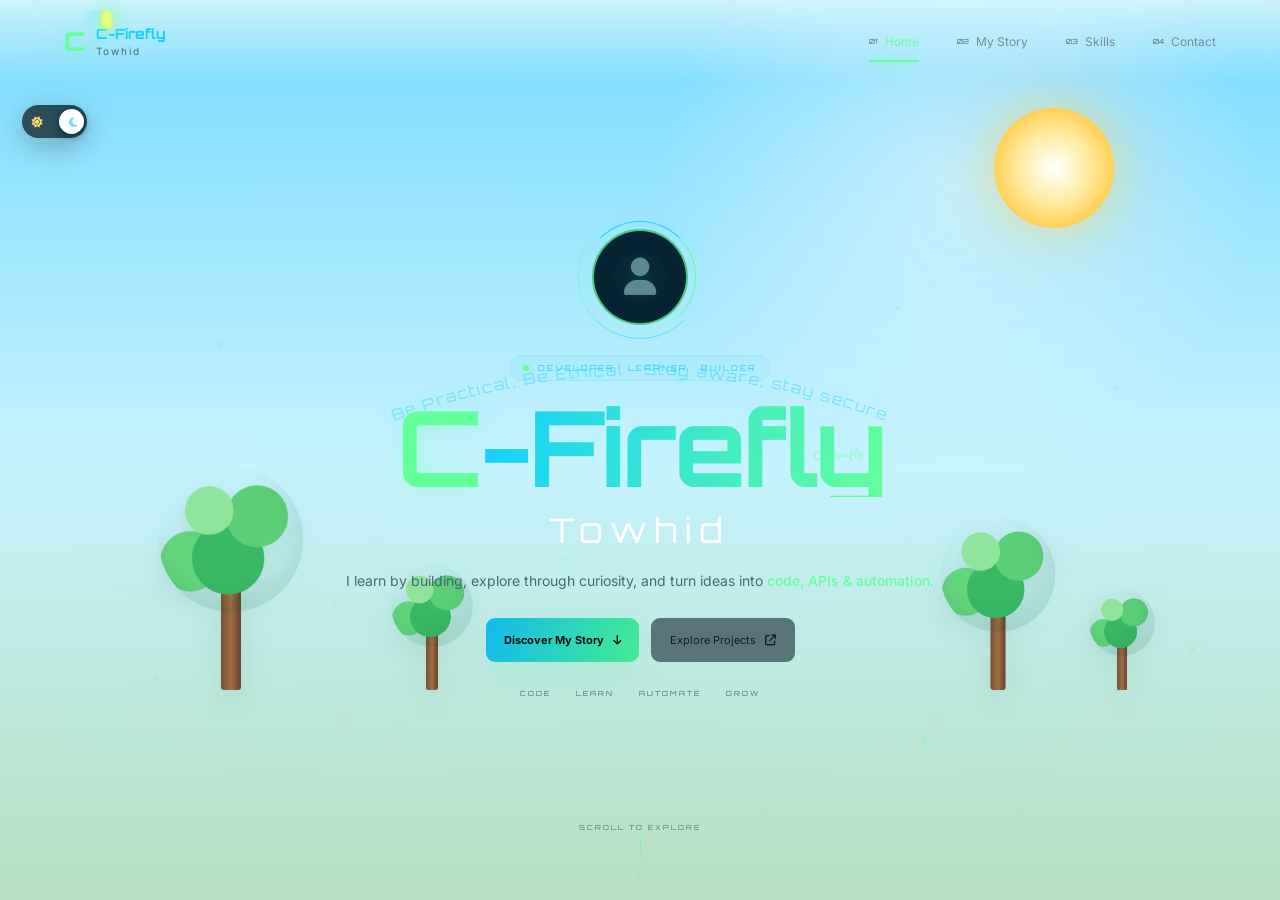
==== commit d8a55943: "Add files via upload" ====
--- a/index.html
+++ b/index.html
@@ -1,334 +1,1398 @@
-<!doctype html>
+<!DOCTYPE html>
 <html lang="en">
 <head>
-  <meta charset="UTF-8">
-  <meta name="viewport" content="width=device-width, initial-scale=1.0">
-  <meta name="description" content="C-Firefly, a cinematic developer portfolio for Towhid.">
-  <title>C-Firefly | Towhid</title>
-
-  <link rel="preconnect" href="https://fonts.googleapis.com">
-  <link rel="preconnect" href="https://fonts.gstatic.com" crossorigin>
-  <link href="https://fonts.googleapis.com/css2?family=DM+Mono:wght@400;500&family=Space+Grotesk:wght@400;500;600;700&display=swap" rel="stylesheet">
-
-  <link rel="stylesheet" href="style.css">
+    <meta charset="UTF-8">
+
+    <meta
+        name="viewport"
+        content="width=device-width, initial-scale=1.0, viewport-fit=cover"
+    >
+
+    <meta
+        name="theme-color"
+        content="#020914"
+    >
+
+    <meta
+        name="description"
+        content="C-Firefly — Towhid's developer portfolio."
+    >
+
+    <title>C-Firefly — Towhid</title>
+
+
+    <!-- ================================
+         FONTS
+    ================================= -->
+
+    <link rel="preconnect" href="https://fonts.googleapis.com">
+    <link rel="preconnect" href="https://fonts.gstatic.com" crossorigin>
+
+    <link
+        href="https://fonts.googleapis.com/css2?family=Inter:wght@400;500;600;700;800&family=Orbitron:wght@500;600;700;800&family=Pacifico&display=swap"
+        rel="stylesheet"
+    >
+
+
+    <!-- ================================
+         ICONS
+    ================================= -->
+
+    <link
+        rel="stylesheet"
+        href="https://cdnjs.cloudflare.com/ajax/libs/font-awesome/6.5.2/css/all.min.css"
+    >
+
+
+    <link rel="stylesheet" href="style.css">
 </head>
+
+
 <body>
-  <div class="cursor-glow" aria-hidden="true"></div>
-
-  <div class="scene" aria-hidden="true">
+
+
+<!-- =========================================================
+     CURSOR GLOW
+========================================================= -->
+
+<div class="cursor-glow"></div>
+
+
+
+<!-- =========================================================
+     WORLD BACKGROUND
+========================================================= -->
+
+<div class="world" aria-hidden="true">
+
     <div class="sky"></div>
-    <div class="moon"></div>
-    <div class="sun"></div>
-    <div class="cloud cloud-one"></div>
-    <div class="cloud cloud-two"></div>
-    <div class="mountains"></div>
-    <div class="forest forest-back"></div>
-    <div class="forest forest-mid"></div>
-    <div class="forest forest-front"></div>
-    <div class="mist mist-one"></div>
-    <div class="mist mist-two"></div>
+
+    <div class="moon">
+        <span></span>
+    </div>
+
+    <div class="sun">
+        <span></span>
+    </div>
+
+
+    <!-- Clouds -->
+
+    <div class="cloud cloud-1"></div>
+    <div class="cloud cloud-2"></div>
+    <div class="cloud cloud-3"></div>
+
+
+    <!-- Birds -->
+
+    <div class="birds">
+
+        <span>⌁</span>
+        <span>⌁</span>
+        <span>⌁</span>
+        <span>⌁</span>
+
+    </div>
+
+
+    <!-- Stars -->
+
     <div class="stars"></div>
-    <div class="birds birds-one"></div>
-    <div class="birds birds-two"></div>
-    <div class="firefly-field" id="fireflyField"></div>
-    <div class="grain"></div>
-  </div>
-
-  <header class="site-header">
-    <a class="brand" href="#intro" aria-label="C-Firefly home">
-      <span class="brand-mark">C</span>
-      <span>C-Firefly</span>
+
+
+    <!-- Fireflies -->
+
+    <div class="fireflies">
+
+        <i></i>
+        <i></i>
+        <i></i>
+        <i></i>
+        <i></i>
+        <i></i>
+        <i></i>
+        <i></i>
+        <i></i>
+        <i></i>
+        <i></i>
+        <i></i>
+        <i></i>
+        <i></i>
+        <i></i>
+
+    </div>
+
+
+    <!-- Forest -->
+
+    <div class="forest far"></div>
+    <div class="forest middle"></div>
+    <div class="forest near"></div>
+
+
+    <!-- Fog -->
+
+    <div class="fog fog-one"></div>
+    <div class="fog fog-two"></div>
+
+</div>
+
+
+
+<!-- =========================================================
+     DAY / NIGHT BUTTON
+========================================================= -->
+
+<button
+    class="theme-switch"
+    id="themeSwitch"
+    aria-label="Toggle day and night mode"
+>
+
+    <span class="theme-track"></span>
+
+    <span class="theme-sun">
+        <i class="fa-solid fa-sun"></i>
+    </span>
+
+    <span class="theme-moon">
+        <i class="fa-solid fa-moon"></i>
+    </span>
+
+    <span class="theme-knob"></span>
+
+</button>
+
+
+
+<!-- =========================================================
+     NAVIGATION
+========================================================= -->
+
+<header class="navbar">
+
+    <a href="#intro" class="logo">
+
+        <div class="logo-c">
+
+            C
+
+            <!-- Signature Firefly -->
+
+            <svg
+                class="logo-firefly"
+                viewBox="0 0 100 60"
+                aria-hidden="true"
+            >
+
+                <defs>
+
+                    <filter id="glow">
+
+                        <feGaussianBlur
+                            stdDeviation="3"
+                            result="blur"
+                        />
+
+                        <feMerge>
+
+                            <feMergeNode in="blur"/>
+                            <feMergeNode in="SourceGraphic"/>
+
+                        </feMerge>
+
+                    </filter>
+
+                </defs>
+
+
+                <path
+                    class="fire-trail"
+                    d="M10 45 Q40 5 82 22"
+                />
+
+
+                <ellipse
+                    class="wing"
+                    cx="40"
+                    cy="22"
+                    rx="18"
+                    ry="7"
+                />
+
+                <ellipse
+                    class="wing"
+                    cx="42"
+                    cy="35"
+                    rx="17"
+                    ry="6"
+                />
+
+
+                <ellipse
+                    class="fire-body"
+                    cx="55"
+                    cy="29"
+                    rx="7"
+                    ry="13"
+                    filter="url(#glow)"
+                />
+
+            </svg>
+
+        </div>
+
+
+        <div class="logo-text">
+
+            <strong>C-Firefly</strong>
+
+            <small>Towhid</small>
+
+        </div>
+
     </a>
 
-    <nav class="desktop-nav" aria-label="Primary navigation">
-      <a class="nav-link active" href="#intro" data-section="intro">Home</a>
-      <a class="nav-link" href="#story" data-section="story">My Story</a>
-      <a class="nav-link" href="#skills" data-section="skills">Skills</a>
-      <a class="nav-link" href="#contact" data-section="contact">Contact</a>
+
+    <nav class="desktop-nav">
+
+        <a href="#intro" class="nav-item active">
+            <span>01</span>
+            Home
+        </a>
+
+        <a href="#story" class="nav-item">
+            <span>02</span>
+            My Story
+        </a>
+
+        <a href="#skills" class="nav-item">
+            <span>03</span>
+            Skills
+        </a>
+
+        <a href="#contact" class="nav-item">
+            <span>04</span>
+            Contact
+        </a>
+
     </nav>
-
-    <button class="menu-toggle" type="button" aria-label="Open navigation" aria-expanded="false">
-      <span></span>
-      <span></span>
-    </button>
-  </header>
-
-  <aside class="mobile-nav" aria-label="Mobile navigation">
-    <a class="nav-link active" href="#intro" data-section="intro">Home</a>
-    <a class="nav-link" href="#story" data-section="story">My Story</a>
-    <a class="nav-link" href="#skills" data-section="skills">Skills</a>
-    <a class="nav-link" href="#contact" data-section="contact">Contact</a>
-  </aside>
-
-  <button class="theme-toggle" type="button" aria-label="Switch to day mode" aria-pressed="false">
-    <span class="theme-icon moon-icon"></span>
-    <span class="theme-icon sun-icon"></span>
-    <span class="toggle-knob"></span>
-  </button>
-
-  <main class="page">
-    <!-- =========================
-         INTRO
-    ========================== -->
-    <section class="section intro-section" id="intro" data-section-name="intro">
-      <div class="section-number">01 / 04</div>
-
-      <div class="intro-content">
-        <div class="profile-wrap reveal">
-          <div class="profile-ring"></div>
-          <img class="profile-image" src="assets/profile.png" alt="Towhid profile placeholder">
-          <span class="profile-status">available to build</span>
+</header>
+
+
+
+<!-- =========================================================
+     MAIN
+========================================================= -->
+
+<main id="main">
+
+
+<!-- =========================================================
+     SECTION 01 — INTRO
+========================================================= -->
+
+<section
+    id="intro"
+    class="section intro-section"
+>
+
+
+    <div class="intro-scene">
+
+
+        <!-- Profile -->
+
+        <div class="profile-wrap">
+
+            <div class="profile-ring ring-one"></div>
+            <div class="profile-ring ring-two"></div>
+
+
+            <div class="profile-picture">
+
+                <img
+                    src="assets/profile.jpg"
+                    alt="Towhid profile picture"
+                    onerror="this.style.display='none'; this.parentElement.classList.add('profile-fallback')"
+                >
+
+                <i class="fa-solid fa-user"></i>
+
+            </div>
+
         </div>
 
-        <div class="eyebrow reveal">developer / learner / builder</div>
-
-        <h1 class="hero-title reveal">
-          <span class="title-c">
-            C
-            <span class="signature-firefly" aria-hidden="true">
-              <span class="fly-body"></span>
-              <span class="fly-wing wing-left"></span>
-              <span class="fly-wing wing-right"></span>
-              <span class="fly-trail"></span>
+
+
+        <!-- Intro content -->
+
+        <div class="intro-copy">
+
+            <div class="ethical-intro" aria-hidden="true">
+                <svg viewBox="0 0 700 170" role="presentation">
+                    <defs>
+                        <path id="ethicsArc" d="M 70 135 Q 350 15 630 135" />
+                    </defs>
+                    <text>
+                        <textPath href="#ethicsArc" startOffset="50%">
+                            Be Practical, Be Ethical • Stay aware, stay secure
+                        </textPath>
+                    </text>
+                </svg>
+                <span>- C-Firefly</span>
+            </div>
+
+            <div class="eyebrow">
+
+                <span class="status-dot"></span>
+
+                DEVELOPER • LEARNER • BUILDER
+
+            </div>
+
+
+            <h1 class="hero-title">
+
+                <span class="hero-c">
+                    C
+                </span>
+
+                <span class="hero-firefly-text">
+                    -Firefly
+                </span>
+
+            </h1>
+
+
+            <div class="hero-name">
+                Towhid
+            </div>
+
+
+            <p class="hero-description">
+
+                I learn by building,
+                explore through curiosity,
+                and turn ideas into
+                <strong>code, APIs & automation.</strong>
+
+            </p>
+
+
+            <div class="hero-actions">
+
+                <a
+                    href="#story"
+                    class="button button-primary"
+                >
+
+                    Discover My Story
+
+                    <i class="fa-solid fa-arrow-down"></i>
+
+                </a>
+
+
+                <a
+                    href="#projects"
+                    class="button button-ghost"
+                >
+
+                    Explore Projects
+
+                    <i class="fa-solid fa-arrow-up-right-from-square"></i>
+
+                </a>
+
+            </div>
+
+
+            <div class="hero-motto">
+
+                <span>CODE</span>
+                <b>•</b>
+                <span>LEARN</span>
+                <b>•</b>
+                <span>AUTOMATE</span>
+                <b>•</b>
+                <span>GROW</span>
+
+            </div>
+
+        </div>
+
+
+
+        <!-- =================================================
+             NIGHT CHARACTER
+        ================================================== -->
+
+        <div class="night-scene-character">
+
+            <div class="desk">
+
+                <div class="laptop">
+
+                    <div class="laptop-screen">
+
+                        <div class="code-line">
+                            while True:
+                        </div>
+
+                        <div class="code-line green">
+                            try: runsecret_project()
+                        </div>
+
+                        <div class="code-line">
+                            except: error
+                        </div>
+
+                    </div>
+
+                </div>
+
+
+                <div class="coffee">
+
+                    <span class="coffee-steam steam-one"></span>
+                    <span class="coffee-steam steam-two"></span>
+
+                </div>
+
+            </div>
+
+
+            <div class="night-person">
+
+                <div class="head"></div>
+
+                <div class="body"></div>
+
+                <div class="arm arm-left"></div>
+                <div class="arm arm-right"></div>
+
+            </div>
+
+        </div>
+
+        <!-- DAY MODE: static decorative trees -->
+        <div class="day-trees" aria-hidden="true">
+            <div class="day-tree tree-small tree-left">
+                <span class="tree-trunk"></span><span class="tree-crown"></span>
+            </div>
+            <div class="day-tree tree-large tree-center-left">
+                <span class="tree-trunk"></span><span class="tree-crown"></span>
+            </div>
+            <div class="day-tree tree-medium tree-right">
+                <span class="tree-trunk"></span><span class="tree-crown"></span>
+            </div>
+            <div class="day-tree tree-tiny tree-far-right">
+                <span class="tree-trunk"></span><span class="tree-crown"></span>
+            </div>
+        </div>
+
+    </div>
+
+
+    <a
+        href="#story"
+        class="scroll-cue"
+    >
+
+        <span>SCROLL TO EXPLORE</span>
+
+        <div class="scroll-line"></div>
+
+        <i class="fa-solid fa-chevron-down"></i>
+
+    </a>
+
+
+</section>
+
+
+
+<!-- =========================================================
+     SECTION 02 — STORY
+========================================================= -->
+
+<section
+    id="story"
+    class="section story-section"
+>
+
+
+    <div class="section-inner">
+
+
+        <div class="section-heading reveal">
+
+            <span class="section-tag">
+                02 / MY STORY
             </span>
-          </span><span>-Firefly</span>
-        </h1>
-
-        <p class="hero-name reveal">Towhid</p>
-
-        <p class="hero-description reveal">
-          I explore the space where code, curiosity and automation meet.
+
+
+            <h2>
+                From Curiosity
+                <span>To Code.</span>
+            </h2>
+
+
+            <p>
+                Every journey begins with a question.
+                Mine began with curiosity about how technology works.
+            </p>
+
+        </div>
+
+
+
+        <div class="story-layout">
+
+
+            <!-- Timeline -->
+
+            <div class="timeline">
+
+
+                <article class="story-item reveal">
+
+                    <div class="story-marker">
+
+                        <i class="fa-solid fa-lightbulb"></i>
+
+                    </div>
+
+
+                    <div class="story-text">
+
+                        <small>THE BEGINNING</small>
+
+                        <h3>Curiosity</h3>
+
+                        <p>
+                            I became fascinated by computers,
+                            websites and the hidden logic behind
+                            the things I use every day.
+                        </p>
+
+                    </div>
+
+                </article>
+
+
+
+                <article class="story-item reveal">
+
+                    <div class="story-marker">
+
+                        <i class="fa-solid fa-code"></i>
+
+                    </div>
+
+
+                    <div class="story-text">
+
+                        <small>FIRST STEPS</small>
+
+                        <h3>Writing Code</h3>
+
+                        <p>
+                            HTML, CSS and programming introduced
+                            me to a completely different way of
+                            thinking — creating instead of only consuming.
+                        </p>
+
+                    </div>
+
+                </article>
+
+
+
+                <article class="story-item reveal">
+
+                    <div class="story-marker">
+
+                        <i class="fa-solid fa-terminal"></i>
+
+                    </div>
+
+
+                    <div class="story-text">
+
+                        <small>EXPLORATION</small>
+
+                        <h3>Linux & Termux</h3>
+
+                        <p>
+                            Working from mobile pushed me deeper
+                            into terminals, Linux, development tools
+                            and practical experimentation.
+                        </p>
+
+                    </div>
+
+                </article>
+
+
+
+                <article class="story-item reveal">
+
+                    <div class="story-marker">
+
+                        <i class="fa-solid fa-bolt"></i>
+
+                    </div>
+
+
+                    <div class="story-text">
+
+                        <small>THE DIRECTION</small>
+
+                        <h3>APIs & Automation</h3>
+
+                        <p>
+                            I became interested in connecting tools,
+                            APIs and automation to make useful systems
+                            work together.
+                        </p>
+
+                    </div>
+
+                </article>
+
+
+
+                <article class="story-item reveal">
+
+                    <div class="story-marker">
+
+                        <i class="fa-solid fa-seedling"></i>
+
+                    </div>
+
+
+                    <div class="story-text">
+
+                        <small>NOW</small>
+
+                        <h3>Still Growing</h3>
+
+                        <p>
+                            I'm still learning, experimenting and
+                            building. The goal is not to know everything —
+                            it's to keep moving forward.
+                        </p>
+
+                    </div>
+
+                </article>
+
+            </div>
+
+
+
+            <!-- Achievement card -->
+
+            <aside class="journey-card reveal">
+
+
+                <div class="card-top">
+
+                    <span>MY JOURNEY</span>
+
+                    <i class="fa-solid fa-compass"></i>
+
+                </div>
+
+
+                <div class="journey-orbit">
+
+                    <div class="orbit-ring"></div>
+
+                    <div class="orbit-core">
+
+                        <i class="fa-solid fa-code"></i>
+
+                    </div>
+
+                </div>
+
+
+                <h3>
+                    Learn.
+                    <span>Build.</span>
+                    Automate.
+                </h3>
+
+
+                <p>
+                    I'm interested in the space where
+                    development, APIs, automation,
+                    networking and cybersecurity meet.
+                </p>
+
+
+                <div class="journey-points">
+
+                    <span>
+                        <i class="fa-solid fa-check"></i>
+                        Personal Projects
+                    </span>
+
+                    <span>
+                        <i class="fa-solid fa-check"></i>
+                        Linux / Termux
+                    </span>
+
+                    <span>
+                        <i class="fa-solid fa-check"></i>
+                        Web Development
+                    </span>
+
+                    <span>
+                        <i class="fa-solid fa-check"></i>
+                        APIs & Automation
+                    </span>
+
+                </div>
+
+
+                <div class="quote">
+
+                    “Small steps every day
+                    lead to big results.”
+
+                </div>
+
+
+                <div class="signature">
+                    — Towhid
+                </div>
+
+            </aside>
+
+        </div>
+
+    </div>
+
+</section>
+
+
+
+<!-- =========================================================
+     SECTION 03 — SKILLS
+========================================================= -->
+
+<section
+    id="skills"
+    class="section skills-section"
+>
+
+
+    <div class="section-inner">
+
+
+        <div class="section-heading reveal">
+
+            <span class="section-tag">
+                03 / SKILLS
+            </span>
+
+
+            <h2>
+                Tools I
+                <span>Work With.</span>
+            </h2>
+
+
+            <p>
+                A mobile-first developer exploring code,
+                systems, APIs and automation.
+            </p>
+
+        </div>
+
+
+
+        <div class="skills-layout">
+
+
+            <!-- Main skills -->
+
+            <div class="skill-groups">
+
+
+                <div class="skill-group reveal">
+
+                    <div class="skill-group-head">
+
+                        <i class="fa-solid fa-code"></i>
+
+                        <h3>Development</h3>
+
+                    </div>
+
+
+                    <div class="skill-icons">
+
+                        <div class="skill-icon">
+
+                            <i class="fa-brands fa-html5"></i>
+
+                            <span>HTML</span>
+
+                        </div>
+
+
+                        <div class="skill-icon">
+
+                            <i class="fa-brands fa-css3-alt"></i>
+
+                            <span>CSS</span>
+
+                        </div>
+
+
+                        <div class="skill-icon">
+
+                            <i class="fa-brands fa-js"></i>
+
+                            <span>JavaScript</span>
+
+                        </div>
+
+
+                        <div class="skill-icon">
+
+                            <i class="fa-brands fa-python"></i>
+
+                            <span>Python</span>
+
+                        </div>
+
+                    </div>
+
+                </div>
+
+
+
+                <div class="skill-group reveal">
+
+                    <div class="skill-group-head">
+
+                        <i class="fa-solid fa-mobile-screen"></i>
+
+                        <h3>Mobile Workflow</h3>
+
+                    </div>
+
+
+                    <div class="skill-icons">
+
+                        <div class="skill-icon">
+
+                            <i class="fa-solid fa-code"></i>
+
+                            <span>Acode</span>
+
+                        </div>
+
+
+                        <div class="skill-icon">
+
+                            <i class="fa-solid fa-terminal"></i>
+
+                            <span>Termux</span>
+
+                        </div>
+
+
+                        <div class="skill-icon">
+
+                            <i class="fa-brands fa-git-alt"></i>
+
+                            <span>Git</span>
+
+                        </div>
+
+
+                        <div class="skill-icon">
+
+                            <i class="fa-brands fa-github"></i>
+
+                            <span>GitHub</span>
+
+                        </div>
+
+                    </div>
+
+                </div>
+
+
+
+                <div class="skill-group reveal">
+
+                    <div class="skill-group-head">
+
+                        <i class="fa-solid fa-brain"></i>
+
+                        <h3>AI & Tools</h3>
+
+                    </div>
+
+
+                    <div class="skill-icons">
+
+                        <div class="skill-icon ai">
+
+                            <i class="fa-brands fa-google"></i>
+
+                            <span>Gemini</span>
+
+                        </div>
+
+
+                        <div class="skill-icon ai">
+
+                            <i class="fa-brands fa-openai"></i>
+
+                            <span>ChatGPT</span>
+
+                        </div>
+
+
+                        <div class="skill-icon">
+
+                            <i class="fa-solid fa-plug"></i>
+
+                            <span>APIs</span>
+
+                        </div>
+
+
+                        <div class="skill-icon">
+
+                            <i class="fa-solid fa-gears"></i>
+
+                            <span>Automation</span>
+
+                        </div>
+
+                    </div>
+
+                </div>
+
+            </div>
+
+
+                <div class="skill-group reveal">
+                    <div class="skill-group-head">
+                        <i class="fa-solid fa-shield-halved"></i>
+                        <h3>Focus & Skills</h3>
+                    </div>
+
+                    <div class="skill-icons focus-skills">
+                        <div class="skill-icon">
+                            <i class="fa-brands fa-linux"></i>
+                            <span>Linux</span>
+                        </div>
+
+                        <div class="skill-icon">
+                            <i class="fa-solid fa-shield-halved"></i>
+                            <span>Cyber Security</span>
+                        </div>
+
+                        <div class="skill-icon">
+                            <i class="fa-solid fa-server"></i>
+                            <span>Backend Developer</span>
+                        </div>
+
+                        <div class="skill-icon">
+                            <i class="fa-brands fa-telegram"></i>
+                            <span>Telegram Bot</span>
+                        </div>
+                    </div>
+                </div>
+
+
+            </div>
+
+
+
+            <!-- Automation visual -->
+
+            <div class="automation-card reveal">
+
+
+                <span class="automation-label">
+                    SYSTEM / 03
+                </span>
+
+
+                <h3>
+                    API ×
+                    <span>Automation</span>
+                </h3>
+
+
+                <p>
+                    I like making different tools communicate,
+                    automate repetitive work and turn ideas
+                    into useful workflows.
+                </p>
+
+
+                <div class="automation-flow">
+
+                    <div class="flow-node">
+
+                        <i class="fa-solid fa-globe"></i>
+
+                        <span>API</span>
+
+                    </div>
+
+
+                    <div class="flow-line">
+                        <span></span>
+                    </div>
+
+
+                    <div class="flow-node">
+
+                        <i class="fa-solid fa-gears"></i>
+
+                        <span>Logic</span>
+
+                    </div>
+
+
+                    <div class="flow-line">
+                        <span></span>
+                    </div>
+
+
+                    <div class="flow-node">
+
+                        <i class="fa-solid fa-bolt"></i>
+
+                        <span>Result</span>
+
+                    </div>
+
+                </div>
+
+
+                <div class="terminal-box">
+
+                    <div class="terminal-head">
+
+                        <span></span>
+                        <span></span>
+                        <span></span>
+
+                    </div>
+
+
+                    <code>
+
+                        <b>$</b> connect(api)<br>
+                        <b>$</b> automate(workflow)<br>
+                        <b class="terminal-green">$</b>
+                        system.execute()
+
+                    </code>
+
+                </div>
+
+            </div>
+
+        </div>
+
+
+
+        <div class="skills-extra-grid">
+
+            <div class="achievements-card reveal">
+                <div class="extra-label">ACHIEVEMENTS</div>
+
+                <div class="achievement-list">
+                    <div>
+                        <strong>Projects</strong>
+                        <span>Building personal projects</span>
+                    </div>
+
+                    <div>
+                        <strong>Linux & Termux</strong>
+                        <span>Exploring command-line tools</span>
+                    </div>
+
+                    <div>
+                        <strong>GitHub</strong>
+                        <span>Sharing and managing code</span>
+                    </div>
+
+                    <div>
+                        <strong>Cybersecurity</strong>
+                        <span>Learning security concepts</span>
+                    </div>
+                </div>
+
+                <div class="achievement-quote">
+                    “Small steps every day lead to big results.”
+                </div>
+
+                <div class="achievement-signature">— Towhid</div>
+            </div>
+
+
+            <div class="currently-card reveal">
+                <div class="extra-label">CURRENTLY LEARNING</div>
+
+                <div class="learning-chips">
+                    <b>Cybersecurity</b>
+                    <b>Networking</b>
+                    <b>JavaScript</b>
+                    <b>Web Development</b>
+                </div>
+            </div>
+
+        </div>
+
+    </div>
+
+</section>
+
+
+
+<!-- =========================================================
+     SECTION 04 — CONTACT
+========================================================= -->
+
+<section
+    id="contact"
+    class="section contact-section"
+>
+
+
+    <div class="contact-inner">
+
+
+        <span class="section-tag reveal">
+            04 / CONTACT
+        </span>
+
+
+        <h2 class="reveal">
+
+            Let's
+            <span>Connect.</span>
+
+        </h2>
+
+
+        <p class="contact-intro reveal">
+
+            Have an idea, project, question,
+            or simply want to say hello?
+
+            <br>
+
+            The fireflies are always awake.
+
         </p>
 
-        <div class="hero-actions reveal">
-          <a class="button button-primary" href="#story">Enter the story <span>↘</span></a>
-          <a class="button button-ghost" href="#contact">Let's connect <span>↗</span></a>
+
+
+        <div class="contact-grid reveal">
+
+
+            <a
+                class="contact-card"
+                href="YOUR_GITHUB_URL"
+                target="_blank"
+                rel="noopener"
+            >
+
+                <div class="contact-card-icon">
+                    <i class="fa-brands fa-github"></i>
+                </div>
+
+
+                <div>
+
+                    <strong>GitHub</strong>
+
+                    <span>
+                        Code & repositories
+                    </span>
+
+                </div>
+
+
+                <i class="fa-solid fa-arrow-up-right-from-square"></i>
+
+            </a>
+
+
+
+            <a
+                class="contact-card"
+                href="YOUR_FACEBOOK_URL"
+                target="_blank"
+                rel="noopener"
+            >
+
+                <div class="contact-card-icon">
+                    <i class="fa-brands fa-facebook"></i>
+                </div>
+
+
+                <div>
+
+                    <strong>Facebook</strong>
+
+                    <span>
+                        Connect with me
+                    </span>
+
+                </div>
+
+
+                <i class="fa-solid fa-arrow-up-right-from-square"></i>
+
+            </a>
+
+
+
+            <a
+                class="contact-card"
+                href="mailto:YOUR_EMAIL@example.com"
+            >
+
+                <div class="contact-card-icon">
+                    <i class="fa-solid fa-envelope"></i>
+                </div>
+
+
+                <div>
+
+                    <strong>Email</strong>
+
+                    <span>
+                        Send a message
+                    </span>
+
+                </div>
+
+
+                <i class="fa-solid fa-arrow-up-right-from-square"></i>
+
+            </a>
+
+
+
+            <a
+                class="contact-card featured-contact"
+                href="YOUR_ARTICLES_URL"
+                target="_blank"
+                rel="noopener"
+            >
+
+                <div class="contact-card-icon">
+                    <i class="fa-solid fa-book-open"></i>
+                </div>
+
+
+                <div>
+
+                    <strong>View Articles</strong>
+
+                    <span>
+                        Read my thoughts
+                    </span>
+
+                </div>
+
+
+                <i class="fa-solid fa-arrow-up-right-from-square"></i>
+
+            </a>
+
+
+
+            <a
+                class="contact-card featured-contact"
+                href="YOUR_PROJECTS_URL"
+                target="_blank"
+                rel="noopener"
+            >
+
+                <div class="contact-card-icon">
+                    <i class="fa-solid fa-cubes"></i>
+                </div>
+
+
+                <div>
+
+                    <strong>View Projects</strong>
+
+                    <span>
+                        Explore what I build
+                    </span>
+
+                </div>
+
+
+                <i class="fa-solid fa-arrow-up-right-from-square"></i>
+
+            </a>
+
         </div>
 
-        <div class="hero-meta reveal">
-          <span><i></i> exploring from mobile</span>
-          <span>scroll to wander</span>
+
+
+        <div class="contact-footer reveal">
+
+            <div class="footer-firefly">
+                ✦
+            </div>
+
+
+            <div>
+
+                <strong>C-Firefly</strong>
+
+                <span>by Towhid</span>
+
+            </div>
+
+
+            <div class="footer-line"></div>
+
+
+            <span>
+                Code • Learn • Automate • Grow
+            </span>
+
         </div>
-      </div>
-
-      <div class="night-workspace" aria-label="Night coding workspace">
-        <div class="desk-light"></div>
-        <div class="desk"></div>
-        <div class="laptop">
-          <div class="laptop-screen">
-            <span>const</span> curiosity = <b>true</b>;<br>
-            <span>while</span> (curiosity) {<br>
-            &nbsp;&nbsp;build();
-          </div>
-        </div>
-        <div class="coffee">
-          <div class="steam steam-one"></div>
-          <div class="steam steam-two"></div>
-          <div class="cup"></div>
-        </div>
-        <img class="character character-night" src="assets/character-night.png" alt="Night coding character placeholder">
-      </div>
-
-      <div class="scroll-cue"><span></span> scroll to explore</div>
-    </section>
-
-    <!-- =========================
-         MY STORY
-    ========================== -->
-    <section class="section story-section" id="story" data-section-name="story">
-      <div class="section-number">02 / 04</div>
-
-      <div class="section-heading reveal">
-        <div class="eyebrow">a path through the trees</div>
-        <h2>My <em>Story</em></h2>
-        <p>From curiosity to code.</p>
-      </div>
-
-      <div class="story-layout">
-        <div class="story-copy glass-panel reveal">
-          <span class="panel-label">FIELD NOTES / 001</span>
-          <p>
-            My journey is still being written. I started with questions, followed them into code,
-            and kept building small experiments to understand how digital systems connect.
-          </p>
-          <p class="editable-note">
-            [Replace this paragraph with your real coding journey, milestones and personal goals.]
-          </p>
-          <div class="signature">— Towhid</div>
-        </div>
-
-        <div class="timeline" aria-label="Developer journey timeline">
-          <article class="timeline-item reveal">
-            <span class="timeline-marker">01</span>
-            <div>
-              <small>BEGINNING / EDITABLE</small>
-              <h3>Curiosity arrived first</h3>
-              <p>[Add how you first became interested in technology and coding.]</p>
-            </div>
-          </article>
-
-          <article class="timeline-item reveal">
-            <span class="timeline-marker">02</span>
-            <div>
-              <small>FIRST CODE / EDITABLE</small>
-              <h3>Learning by making</h3>
-              <p>[Add the first language, tutorial or project that made code feel real.]</p>
-            </div>
-          </article>
-
-          <article class="timeline-item reveal">
-            <span class="timeline-marker">03</span>
-            <div>
-              <small>EXPLORING / EDITABLE</small>
-              <h3>Systems behind the screen</h3>
-              <p>Linux, Termux, networking and cybersecurity became places to investigate.</p>
-            </div>
-          </article>
-
-          <article class="timeline-item reveal">
-            <span class="timeline-marker">04</span>
-            <div>
-              <small>NOW / EDITABLE</small>
-              <h3>Building useful connections</h3>
-              <p>Focused on web development, APIs, automation and experiments that solve real problems.</p>
-            </div>
-          </article>
-        </div>
-      </div>
-    </section>
-
-    <!-- =========================
-         SKILLS
-    ========================== -->
-    <section class="section skills-section" id="skills" data-section-name="skills">
-      <div class="section-number">03 / 04</div>
-
-      <div class="section-heading reveal">
-        <div class="eyebrow">the tools around the campfire</div>
-        <h2>My <em>Skills</em></h2>
-        <p>Tools I work with and systems I want to understand.</p>
-      </div>
-
-      <div class="skills-layout">
-        <div class="skill-cloud">
-          <article class="skill-card reveal">
-            <span class="skill-icon">&lt;/&gt;</span>
-            <h3>HTML</h3>
-            <p>Structure</p>
-          </article>
-          <article class="skill-card reveal">
-            <span class="skill-icon">#</span>
-            <h3>CSS</h3>
-            <p>Interfaces</p>
-          </article>
-          <article class="skill-card reveal">
-            <span class="skill-icon">JS</span>
-            <h3>JavaScript</h3>
-            <p>Interaction</p>
-          </article>
-          <article class="skill-card reveal">
-            <span class="skill-icon">Py</span>
-            <h3>Python</h3>
-            <p>Logic</p>
-          </article>
-          <article class="skill-card reveal">
-            <span class="skill-icon">A</span>
-            <h3>Acode</h3>
-            <p>Mobile IDE</p>
-          </article>
-          <article class="skill-card reveal">
-            <span class="skill-icon">$</span>
-            <h3>Termux</h3>
-            <p>Terminal</p>
-          </article>
-          <article class="skill-card reveal">
-            <span class="skill-icon">↗</span>
-            <h3>GitHub</h3>
-            <p>Projects</p>
-          </article>
-          <article class="skill-card reveal">
-            <span class="skill-icon">✺</span>
-            <h3>APIs</h3>
-            <p>Connections</p>
-          </article>
-        </div>
-
-        <div class="automation-panel glass-panel reveal">
-          <span class="panel-label">CORE INTEREST / 002</span>
-          <h3>API <em>+</em><br>Automation</h3>
-          <p>
-            I enjoy connecting tools, services and ideas into workflows that feel simple,
-            useful and repeatable.
-          </p>
-
-          <div class="flow-map" aria-label="API automation workflow">
-            <div class="flow-node">API</div>
-            <span class="flow-line"></span>
-            <div class="flow-node">AUTOMATION</div>
-            <span class="flow-line"></span>
-            <div class="flow-node">TOOLS</div>
-            <span class="flow-line"></span>
-            <div class="flow-node result-node">RESULT</div>
-          </div>
-
-          <div class="interest-tags">
-            <span>Linux</span>
-            <span>Networking</span>
-            <span>Cybersecurity</span>
-          </div>
-        </div>
-      </div>
-    </section>
-
-    <!-- =========================
-         CONTACT
-    ========================== -->
-    <section class="section contact-section" id="contact" data-section-name="contact">
-      <div class="section-number">04 / 04</div>
-
-      <div class="contact-layout">
-        <div class="section-heading reveal">
-          <div class="eyebrow">the clearing at the end</div>
-          <h2>Let's <em>Connect</em></h2>
-          <p>Have an idea, a question or a path worth exploring?</p>
-        </div>
-
-        <div class="contact-grid">
-          <a class="contact-card reveal" data-link="github" href="#" target="_blank" rel="noopener">
-            <span class="contact-icon">⌘</span>
-            <span><b>GitHub</b><small>My code & repositories</small></span>
-            <strong>↗</strong>
-          </a>
-          <a class="contact-card reveal" data-link="facebook" href="#" target="_blank" rel="noopener">
-            <span class="contact-icon">f</span>
-            <span><b>Facebook</b><small>Connect with me</small></span>
-            <strong>↗</strong>
-          </a>
-          <a class="contact-card reveal" data-link="email" href="#">
-            <span class="contact-icon">@</span>
-            <span><b>Email</b><small>Send a message</small></span>
-            <strong>↗</strong>
-          </a>
-          <a class="contact-card reveal" data-link="articles" href="#" target="_blank" rel="noopener">
-            <span class="contact-icon">◌</span>
-            <span><b>View Articles</b><small>Read what I write</small></span>
-            <strong>↗</strong>
-          </a>
-          <a class="contact-card reveal" data-link="projects" href="#" target="_blank" rel="noopener">
-            <span class="contact-icon">⌁</span>
-            <span><b>View Projects</b><small>Explore what I build</small></span>
-            <strong>↗</strong>
-          </a>
-        </div>
-
-        <footer class="contact-footer reveal">
-          <span>C-FIREFLY / TOWHID</span>
-          <span>CODE · LEARN · BUILD · GROW</span>
-        </footer>
-      </div>
-    </section>
-  </main>
-
-  <script src="script.js"></script>
+
+    </div>
+
+</section>
+
+
+
+</main>
+
+
+<!-- =========================================================
+     SCRIPT
+========================================================= -->
+
+<script src="script.js"></script>
+
 </body>
-</html>
+</html>
--- a/style.css
+++ b/style.css
@@ -1,1212 +1,4672 @@
+/* =========================================================
+   C-FIREFLY — PREMIUM PORTFOLIO
+   ========================================================= */
+
+
+/* =========================================================
+   ROOT
+========================================================= */
+
 :root {
-  --ink: #071112;
-  --night: #07191a;
-  --night-deep: #031011;
-  --paper: #dce8d7;
-  --muted: #91aaa0;
-  --cyan: #8ce7cf;
-  --green: #a8df63;
-  --line: rgba(168, 223, 99, 0.25);
-  --glass: rgba(7, 28, 27, 0.62);
-  --sans: "Space Grotesk", sans-serif;
-  --mono: "DM Mono", monospace;
-  --ease: cubic-bezier(.2, .8, .2, 1);
-}
+
+    --bg: #020812;
+    --bg-2: #041321;
+
+    --text: #effcff;
+    --muted: #91a8b5;
+
+    --cyan: #13cfff;
+    --blue: #168dff;
+
+    --green: #63ff9b;
+    --green-dark: #18b86b;
+
+    --yellow: #e8ff75;
+
+    --glass: rgba(4, 20, 34, .68);
+
+    --glass-strong: rgba(4, 22, 36, .86);
+
+    --border: rgba(45, 211, 255, .19);
+
+    --border-green: rgba(99, 255, 155, .25);
+
+    --shadow:
+        0 25px 80px rgba(0, 0, 0, .35);
+
+    --glow:
+        0 0 35px rgba(20, 205, 255, .12);
+
+    --tech: "Orbitron", sans-serif;
+
+    --main: "Inter", sans-serif;
+
+    --hand: "Pacifico", cursive;
+
+    --section-pad: clamp(80px, 9vh, 120px);
+
+}
+
+
+/* =========================================================
+   RESET
+========================================================= */
 
 * {
-  box-sizing: border-box;
-}
+    margin: 0;
+    padding: 0;
+    box-sizing: border-box;
+}
+
 
 html {
-  scroll-behavior: smooth;
-  scroll-snap-type: y proximity;
-}
+    scroll-behavior: smooth;
+}
+
 
 body {
-  margin: 0;
-  color: var(--paper);
-  background: var(--night-deep);
-  font-family: var(--sans);
-  overflow-x: hidden;
-}
-
+
+    min-height: 100vh;
+
+    font-family: var(--main);
+
+    color: var(--text);
+
+    background: var(--bg);
+
+    overflow: hidden;
+
+    transition:
+        background 1s ease,
+        color 1s ease;
+}
+
+
+body,
+button,
 a {
-  color: inherit;
-  text-decoration: none;
-}
+    -webkit-tap-highlight-color: transparent;
+}
+
+
+button,
+a {
+    font: inherit;
+}
+
 
 button {
-  font: inherit;
-}
-
-.scene,
-.grain {
-  position: fixed;
-  inset: 0;
-  pointer-events: none;
-}
-
-.scene {
-  z-index: -2;
-  overflow: hidden;
-  background: #061719;
-  transition: background 1.2s var(--ease);
-}
+    border: 0;
+}
+
+
+a {
+    color: inherit;
+    text-decoration: none;
+}
+
+
+::selection {
+
+    background: rgba(99, 255, 155, .25);
+
+    color: white;
+}
+
+
+/* =========================================================
+   MAIN SCROLL CONTAINER
+========================================================= */
+
+main {
+
+    height: 100vh;
+
+    overflow-y: auto;
+
+    overflow-x: hidden;
+
+    scroll-snap-type: y mandatory;
+
+    scroll-behavior: smooth;
+
+    scrollbar-width: none;
+}
+
+
+main::-webkit-scrollbar {
+    display: none;
+}
+
+
+/* =========================================================
+   WORLD
+========================================================= */
+
+.world {
+
+    position: fixed;
+
+    inset: 0;
+
+    z-index: -20;
+
+    overflow: hidden;
+
+    background:
+
+        radial-gradient(
+            circle at 50% 15%,
+            rgba(0, 190, 255, .08),
+            transparent 35%
+        ),
+
+        linear-gradient(
+            180deg,
+            #020812 0%,
+            #03111d 55%,
+            #020d0a 100%
+        );
+
+    transition:
+        background 1.5s ease;
+}
+
 
 .sky {
-  position: absolute;
-  inset: 0;
-  background:
-    radial-gradient(circle at 68% 22%, rgba(91, 169, 158, .14), transparent 18%),
-    linear-gradient(180deg, #06181f 0%, #092b2b 48%, #0b2822 100%);
-  transition: filter 1.2s var(--ease), background 1.2s var(--ease);
-}
-
-.moon,
+
+    position: absolute;
+
+    inset: 0;
+
+    background:
+
+        radial-gradient(
+            circle at 50% 20%,
+            rgba(21, 127, 255, .12),
+            transparent 30%
+        );
+
+    transition: 1.5s;
+}
+
+
+/* =========================================================
+   MOON
+========================================================= */
+
+.moon {
+
+    position: absolute;
+
+    width: 110px;
+
+    height: 110px;
+
+    top: 13%;
+
+    right: 13%;
+
+    border-radius: 50%;
+
+    background:
+        radial-gradient(
+            circle at 35% 35%,
+            #ffffff,
+            #d7f5ff 45%,
+            #91bfd1 100%
+        );
+
+    box-shadow:
+
+        0 0 30px rgba(180, 240, 255, .45),
+        0 0 100px rgba(70, 200, 255, .14);
+
+    transition:
+        opacity 1.2s,
+        transform 1.2s;
+}
+
+
+.moon span {
+
+    position: absolute;
+
+    width: 13px;
+    height: 13px;
+
+    border-radius: 50%;
+
+    background: rgba(100, 150, 165, .18);
+
+    top: 27px;
+    left: 25px;
+}
+
+
+.moon span::after {
+
+    content: "";
+
+    position: absolute;
+
+    width: 8px;
+    height: 8px;
+
+    border-radius: 50%;
+
+    background: rgba(100, 150, 165, .15);
+
+    right: -35px;
+    bottom: -20px;
+}
+
+
+/* =========================================================
+   SUN
+========================================================= */
+
 .sun {
-  position: absolute;
-  border-radius: 50%;
-  transition: opacity 1.2s var(--ease), transform 1.2s var(--ease);
-}
-
-.moon {
-  width: 110px;
-  height: 110px;
-  top: 15%;
-  right: 14%;
-  background: #d9efdb;
-  box-shadow: 0 0 50px rgba(190, 245, 217, .3);
-}
-
-.sun {
-  width: 120px;
-  height: 120px;
-  top: 13%;
-  right: 15%;
-  opacity: 0;
-  transform: scale(.5);
-  background: #ffe8a1;
-  box-shadow: 0 0 90px rgba(255, 218, 117, .5);
-}
-
-.mountains {
-  position: absolute;
-  inset: 43% 0 0;
-  background: linear-gradient(145deg, transparent 39%, #0a2828 40% 53%, transparent 54%) 0 0 / 48% 100%,
-              linear-gradient(215deg, transparent 42%, #0a2225 43% 59%, transparent 60%) 100% 0 / 54% 100%;
-  opacity: .8;
-}
-
-.forest {
-  position: absolute;
-  inset: auto -5% 0;
-  height: 55%;
-  background-repeat: repeat-x;
-  transform-origin: bottom;
-  animation: forestSway 14s ease-in-out infinite alternate;
-}
-
-.forest-back {
-  background: linear-gradient(145deg, transparent 48%, #0e3530 49% 76%, transparent 77%) 0 0 / 130px 100%;
-  opacity: .48;
-}
-
-.forest-mid {
-  height: 45%;
-  background: linear-gradient(145deg, transparent 45%, #08231f 46% 80%, transparent 81%) 0 0 / 100px 100%;
-  opacity: .8;
-}
-
-.forest-front {
-  height: 34%;
-  background: linear-gradient(145deg, transparent 37%, #041615 38% 82%, transparent 83%) 0 0 / 74px 100%;
-}
-
-.mist {
-  position: absolute;
-  left: -10%;
-  width: 120%;
-  height: 18%;
-  border-radius: 50%;
-  background: rgba(154, 211, 183, .08);
-  filter: blur(24px);
-  animation: mistDrift 18s ease-in-out infinite alternate;
-}
-
-.mist-one { bottom: 27%; }
-.mist-two { bottom: 42%; animation-delay: -7s; opacity: .55; }
+
+    position: absolute;
+
+    width: 120px;
+    height: 120px;
+
+    top: 12%;
+
+    right: 13%;
+
+    border-radius: 50%;
+
+    background:
+        radial-gradient(
+            circle,
+            #fff,
+            #ffe998 45%,
+            #ffcb48 75%
+        );
+
+    box-shadow:
+        0 0 40px rgba(255, 216, 94, .5),
+        0 0 110px rgba(255, 196, 70, .28);
+
+    opacity: 0;
+
+    transform: scale(.5);
+
+    transition:
+        opacity 1.2s,
+        transform 1.2s;
+}
+
+
+/* =========================================================
+   STARS
+========================================================= */
 
 .stars {
-  position: absolute;
-  inset: 0;
-  opacity: .65;
-  background-image: radial-gradient(circle, rgba(213,255,231,.8) 1px, transparent 1.5px);
-  background-size: 97px 83px;
-}
-
-.grain {
-  z-index: 10;
-  opacity: .05;
-  background-image: url("data:image/svg+xml,%3Csvg viewBox='0 0 180 180' xmlns='http://www.w3.org/2000/svg'%3E%3Cfilter id='n'%3E%3CfeTurbulence type='fractalNoise' baseFrequency='.9' numOctaves='3' stitchTiles='stitch'/%3E%3C/filter%3E%3Crect width='100%25' height='100%25' filter='url(%23n)' opacity='.55'/%3E%3C/svg%3E");
-}
+
+    position: absolute;
+
+    inset: 0;
+
+    opacity: .7;
+
+    background-image:
+
+        radial-gradient(
+            1px 1px at 12% 20%,
+            #fff,
+            transparent
+        ),
+
+        radial-gradient(
+            1px 1px at 24% 65%,
+            #fff,
+            transparent
+        ),
+
+        radial-gradient(
+            1px 1px at 43% 18%,
+            #fff,
+            transparent
+        ),
+
+        radial-gradient(
+            1px 1px at 61% 31%,
+            #fff,
+            transparent
+        ),
+
+        radial-gradient(
+            1px 1px at 79% 18%,
+            #fff,
+            transparent
+        ),
+
+        radial-gradient(
+            1px 1px at 91% 45%,
+            #fff,
+            transparent
+        ),
+
+        radial-gradient(
+            1px 1px at 72% 75%,
+            #fff,
+            transparent
+        );
+
+    animation: starDrift 25s linear infinite;
+
+    transition: opacity 1s;
+}
+
+
+@keyframes starDrift {
+
+    0% {
+        transform: translateY(0);
+    }
+
+    50% {
+        transform: translateY(25px);
+    }
+
+    100% {
+        transform: translateY(0);
+    }
+
+}
+
+
+/* =========================================================
+   CLOUDS
+========================================================= */
 
 .cloud {
-  position: absolute;
-  top: 20%;
-  left: -30%;
-  width: 230px;
-  height: 42px;
-  border-radius: 50%;
-  background: rgba(255,255,255,.45);
-  filter: blur(7px);
-  opacity: 0;
-  animation: cloudMove 32s linear infinite;
-}
+
+    position: absolute;
+
+    width: 180px;
+
+    height: 55px;
+
+    border-radius: 50px;
+
+    background: rgba(255,255,255,.75);
+
+    filter: blur(1px);
+
+    opacity: 0;
+
+    transition: opacity 1s;
+
+}
+
 
 .cloud::before,
 .cloud::after {
-  content: "";
-  position: absolute;
-  bottom: 8px;
-  border-radius: 50%;
-  background: inherit;
-}
+
+    content: "";
+
+    position: absolute;
+
+    border-radius: 50%;
+
+    background: inherit;
+
+}
+
 
 .cloud::before {
-  left: 40px;
-  width: 80px;
-  height: 70px;
-}
+
+    width: 75px;
+    height: 75px;
+
+    left: 35px;
+    bottom: 5px;
+}
+
 
 .cloud::after {
-  right: 35px;
-  width: 110px;
-  height: 80px;
-}
-
-.cloud-two {
-  top: 31%;
-  animation-duration: 42s;
-  animation-delay: -18s;
-  transform: scale(.7);
-}
+
+    width: 60px;
+    height: 60px;
+
+    right: 30px;
+    bottom: 0;
+}
+
+
+.cloud-1 {
+
+    top: 18%;
+
+    left: -200px;
+
+    animation:
+        cloudMove 35s linear infinite;
+}
+
+
+.cloud-2 {
+
+    top: 30%;
+
+    left: -250px;
+
+    transform: scale(.7);
+
+    animation:
+        cloudMove 48s linear infinite -15s;
+}
+
+
+.cloud-3 {
+
+    top: 12%;
+
+    left: -300px;
+
+    transform: scale(.45);
+
+    animation:
+        cloudMove 55s linear infinite -27s;
+}
+
+
+@keyframes cloudMove {
+
+    from {
+        transform:
+            translateX(0)
+            scale(1);
+    }
+
+    to {
+        transform:
+            translateX(calc(100vw + 450px))
+            scale(1);
+    }
+
+}
+
+
+/* =========================================================
+   BIRDS
+========================================================= */
 
 .birds {
-  position: absolute;
-  top: 29%;
-  left: -10%;
-  width: 45px;
-  height: 18px;
-  opacity: 0;
-  animation: birdMove 23s linear infinite;
-}
-
-.birds::before,
-.birds::after {
-  content: "";
-  position: absolute;
-  width: 22px;
-  height: 10px;
-  border-top: 2px solid #244b48;
-  border-radius: 50%;
-}
-
-.birds::before { transform: rotate(25deg); }
-.birds::after { left: 20px; transform: rotate(-25deg); }
-
-.birds-two {
-  top: 39%;
-  transform: scale(.6);
-  animation-delay: -11s;
-  animation-duration: 28s;
-}
-
-.firefly-field {
-  position: absolute;
-  inset: 0;
-}
-
-.background-firefly {
-  position: absolute;
-  width: 5px;
-  height: 5px;
-  border-radius: 50%;
-  background: var(--green);
-  box-shadow: 0 0 14px 4px rgba(168, 223, 99, .8);
-  animation: fireflyFloat var(--duration) ease-in-out var(--delay) infinite alternate;
-}
-
-.site-header {
-  position: fixed;
-  z-index: 20;
-  top: 0;
-  left: 0;
-  right: 0;
-  display: flex;
-  justify-content: space-between;
-  align-items: center;
-  padding: 28px 5vw;
-}
-
-.brand {
-  display: flex;
-  align-items: center;
-  gap: 10px;
-  font-size: .72rem;
-  letter-spacing: .16em;
-  text-transform: uppercase;
-}
-
-.brand-mark {
-  display: grid;
-  place-items: center;
-  width: 28px;
-  height: 28px;
-  border: 1px solid var(--green);
-  border-radius: 50%;
-  color: var(--green);
-  font-family: Georgia, serif;
-  font-size: 1.2rem;
-}
+
+    position: absolute;
+
+    inset: 0;
+
+    opacity: 0;
+
+    transition: opacity 1s;
+}
+
+
+.birds span {
+
+    position: absolute;
+
+    font-size: 30px;
+
+    color: #163747;
+
+    animation: birdFly 18s linear infinite;
+}
+
+
+.birds span:nth-child(1) {
+
+    top: 23%;
+    left: -5%;
+
+}
+
+
+.birds span:nth-child(2) {
+
+    top: 30%;
+    left: -20%;
+
+    animation-delay: -7s;
+
+    transform: scale(.6);
+
+}
+
+
+.birds span:nth-child(3) {
+
+    top: 17%;
+    left: -25%;
+
+    animation-delay: -12s;
+
+    transform: scale(.45);
+
+}
+
+
+.birds span:nth-child(4) {
+
+    top: 37%;
+    left: -15%;
+
+    animation-delay: -4s;
+
+    transform: scale(.75);
+
+}
+
+
+@keyframes birdFly {
+
+    0% {
+        transform:
+            translateX(0)
+            translateY(0);
+    }
+
+    50% {
+        transform:
+            translateX(50vw)
+            translateY(-30px);
+    }
+
+    100% {
+        transform:
+            translateX(115vw)
+            translateY(10px);
+    }
+
+}
+
+
+/* =========================================================
+   FIREFLIES
+========================================================= */
+
+.fireflies {
+
+    position: absolute;
+
+    inset: 0;
+
+    pointer-events: none;
+}
+
+
+.fireflies i {
+
+    position: absolute;
+
+    width: 4px;
+    height: 4px;
+
+    border-radius: 50%;
+
+    background: var(--green);
+
+    box-shadow:
+        0 0 5px var(--green),
+        0 0 16px var(--green),
+        0 0 30px rgba(99,255,155,.35);
+
+    animation:
+        fireflyMove 10s ease-in-out infinite,
+        fireflyBlink 2.5s ease-in-out infinite;
+
+}
+
+
+.fireflies i:nth-child(1) {
+    left: 8%;
+    top: 55%;
+}
+
+.fireflies i:nth-child(2) {
+    left: 17%;
+    top: 38%;
+    animation-delay: -3s;
+}
+
+.fireflies i:nth-child(3) {
+    left: 26%;
+    top: 67%;
+    animation-delay: -5s;
+}
+
+.fireflies i:nth-child(4) {
+    left: 35%;
+    top: 28%;
+    animation-delay: -1s;
+}
+
+.fireflies i:nth-child(5) {
+    left: 44%;
+    top: 62%;
+    animation-delay: -7s;
+}
+
+.fireflies i:nth-child(6) {
+    left: 53%;
+    top: 42%;
+    animation-delay: -4s;
+}
+
+.fireflies i:nth-child(7) {
+    left: 61%;
+    top: 70%;
+    animation-delay: -8s;
+}
+
+.fireflies i:nth-child(8) {
+    left: 70%;
+    top: 34%;
+    animation-delay: -2s;
+}
+
+.fireflies i:nth-child(9) {
+    left: 79%;
+    top: 62%;
+    animation-delay: -6s;
+}
+
+.fireflies i:nth-child(10) {
+    left: 87%;
+    top: 43%;
+    animation-delay: -9s;
+}
+
+.fireflies i:nth-child(11) {
+    left: 93%;
+    top: 72%;
+    animation-delay: -2s;
+}
+
+.fireflies i:nth-child(12) {
+    left: 50%;
+    top: 80%;
+    animation-delay: -5s;
+}
+
+.fireflies i:nth-child(13) {
+    left: 31%;
+    top: 80%;
+    animation-delay: -3s;
+}
+
+.fireflies i:nth-child(14) {
+    left: 72%;
+    top: 82%;
+    animation-delay: -8s;
+}
+
+.fireflies i:nth-child(15) {
+    left: 12%;
+    top: 75%;
+    animation-delay: -4s;
+}
+
+
+@keyframes fireflyMove {
+
+    0% {
+        transform: translate(0,0);
+    }
+
+    25% {
+        transform: translate(35px,-25px);
+    }
+
+    50% {
+        transform: translate(-25px,-65px);
+    }
+
+    75% {
+        transform: translate(20px,-15px);
+    }
+
+    100% {
+        transform: translate(0,0);
+    }
+
+}
+
+
+@keyframes fireflyBlink {
+
+    0%,
+    100% {
+        opacity: .15;
+    }
+
+    50% {
+        opacity: 1;
+    }
+
+}
+
+
+/* =========================================================
+   FOREST
+========================================================= */
+
+.forest {
+
+    position: absolute;
+
+    bottom: 0;
+
+    left: -5%;
+
+    width: 110%;
+
+    pointer-events: none;
+}
+
+
+.forest::before,
+.forest::after {
+
+    content: "";
+
+    position: absolute;
+
+    bottom: 0;
+
+    width: 100%;
+
+    background-repeat: repeat-x;
+
+}
+
+
+/* distant forest */
+
+.forest.far {
+
+    height: 32%;
+
+    opacity: .32;
+
+}
+
+
+.forest.far::before {
+
+    height: 100%;
+
+    background:
+
+        linear-gradient(
+            135deg,
+            transparent 48%,
+            #073c32 49% 53%,
+            transparent 54%
+        );
+
+    background-size: 90px 100px;
+
+}
+
+
+/* middle forest */
+
+.forest.middle {
+
+    height: 27%;
+
+    opacity: .55;
+
+}
+
+
+.forest.middle::before {
+
+    height: 100%;
+
+    background:
+
+        linear-gradient(
+            130deg,
+            transparent 45%,
+            #04251d 46% 60%,
+            transparent 61%
+        );
+
+    background-size: 75px 95px;
+
+}
+
+
+/* near forest */
+
+.forest.near {
+
+    height: 20%;
+
+    opacity: .85;
+
+}
+
+
+.forest.near::before {
+
+    height: 100%;
+
+    background:
+
+        linear-gradient(
+            120deg,
+            transparent 43%,
+            #021711 44% 62%,
+            transparent 63%
+        );
+
+    background-size: 55px 80px;
+
+}
+
+
+/* =========================================================
+   FOG
+========================================================= */
+
+.fog {
+
+    position: absolute;
+
+    width: 120%;
+
+    height: 180px;
+
+    left: -10%;
+
+    bottom: 10%;
+
+    border-radius: 50%;
+
+    background:
+        radial-gradient(
+            ellipse,
+            rgba(120,220,210,.07),
+            transparent 70%
+        );
+
+    filter: blur(25px);
+
+    animation: fogMove 20s ease-in-out infinite;
+
+}
+
+
+.fog-two {
+
+    bottom: 28%;
+
+    animation-delay: -8s;
+
+    opacity: .5;
+
+}
+
+
+@keyframes fogMove {
+
+    0%,
+    100% {
+        transform: translateX(-4%);
+    }
+
+    50% {
+        transform: translateX(4%);
+    }
+
+}
+
+
+/* =========================================================
+   NAVBAR
+========================================================= */
+
+.navbar {
+
+    position: fixed;
+
+    top: 0;
+    left: 0;
+
+    width: 100%;
+
+    height: 82px;
+
+    padding:
+        0 clamp(20px, 5vw, 70px);
+
+    display: flex;
+
+    align-items: center;
+
+    justify-content: space-between;
+
+    z-index: 100;
+
+    background:
+        linear-gradient(
+            180deg,
+            rgba(2,8,18,.92),
+            rgba(2,8,18,.2),
+            transparent
+        );
+
+    backdrop-filter: blur(7px);
+}
+
+
+/* LOGO */
+
+.logo {
+
+    display: flex;
+
+    align-items: center;
+
+    gap: 11px;
+}
+
+
+.logo-c {
+
+    position: relative;
+
+    font-family: var(--tech);
+
+    font-size: 26px;
+
+    font-weight: 800;
+
+    color: var(--green);
+
+    text-shadow:
+        0 0 18px rgba(99,255,155,.5);
+}
+
+
+.logo-text {
+
+    display: flex;
+
+    flex-direction: column;
+}
+
+
+.logo-text strong {
+
+    font-family: var(--tech);
+
+    font-size: 14px;
+
+    color: var(--cyan);
+}
+
+
+.logo-text small {
+
+    margin-top: 3px;
+
+    color: var(--muted);
+
+    font-size: 10px;
+
+    letter-spacing: 2px;
+}
+
+
+/* =========================================================
+   SIGNATURE FIREFLY
+========================================================= */
+
+.logo-firefly {
+
+    position: absolute;
+
+    width: 72px;
+
+    height: 45px;
+
+    top: -27px;
+
+    left: 3px;
+
+    overflow: visible;
+
+    animation:
+        logoFly 4s ease-in-out infinite;
+}
+
+
+.fire-trail {
+
+    fill: none;
+
+    stroke: rgba(99,255,155,.25);
+
+    stroke-width: 2;
+
+    stroke-dasharray: 4 5;
+}
+
+
+.logo-firefly .wing {
+
+    fill: rgba(160,235,255,.45);
+
+    transform-origin: center;
+
+    animation: wingBeat .22s ease-in-out infinite alternate;
+}
+
+
+.logo-firefly .fire-body {
+
+    fill: var(--yellow);
+
+    filter:
+        drop-shadow(0 0 5px #dfff55)
+        drop-shadow(0 0 15px var(--green));
+}
+
+
+@keyframes logoFly {
+
+    0% {
+        transform:
+            translate(0,10px)
+            rotate(-5deg);
+    }
+
+    30% {
+        transform:
+            translate(25px,-2px)
+            rotate(8deg);
+    }
+
+    60% {
+        transform:
+            translate(5px,-13px)
+            rotate(-7deg);
+    }
+
+    100% {
+        transform:
+            translate(0,10px)
+            rotate(-5deg);
+    }
+
+}
+
+
+@keyframes wingBeat {
+
+    from {
+        transform: scaleY(.7);
+    }
+
+    to {
+        transform: scaleY(1.2);
+    }
+
+}
+
+
+/* NAV */
 
 .desktop-nav {
-  display: flex;
-  gap: 30px;
-}
-
-.nav-link {
-  position: relative;
-  color: var(--muted);
-  font-size: .72rem;
-  letter-spacing: .12em;
-  text-transform: uppercase;
-  transition: color .3s ease;
-}
-
-.nav-link::after {
-  content: "";
-  position: absolute;
-  right: 0;
-  bottom: -8px;
-  left: 0;
-  height: 1px;
-  background: var(--green);
-  transform: scaleX(0);
-  transition: transform .3s ease;
-}
-
-.nav-link:hover,
-.nav-link.active {
-  color: var(--paper);
-}
-
-.nav-link.active::after {
-  transform: scaleX(1);
-}
-
-.theme-toggle {
-  position: fixed;
-  z-index: 22;
-  top: 86px;
-  left: 5vw;
-  width: 60px;
-  height: 30px;
-  padding: 0;
-  border: 1px solid rgba(168, 223, 99, .4);
-  border-radius: 30px;
-  background: rgba(5, 25, 24, .75);
-  cursor: pointer;
-}
-
-.toggle-knob {
-  position: absolute;
-  top: 4px;
-  left: 5px;
-  width: 20px;
-  height: 20px;
-  border-radius: 50%;
-  background: var(--green);
-  box-shadow: 0 0 12px var(--green);
-  transition: transform .6s var(--ease);
-}
-
-.theme-icon {
-  position: absolute;
-  top: 8px;
-  font-size: 10px;
-}
-
-.moon-icon {
-  left: 9px;
-  width: 8px;
-  height: 8px;
-  border: 1px solid var(--cyan);
-  border-radius: 50%;
-}
-
-.sun-icon {
-  right: 9px;
-  width: 9px;
-  height: 9px;
-  border: 1px solid #ffe49d;
-  border-radius: 50%;
-}
-
-.menu-toggle,
+
+    display: flex;
+
+    align-items: center;
+
+    gap: clamp(18px, 3vw, 38px);
+}
+
+
+.nav-item {
+
+    position: relative;
+
+    display: flex;
+
+    gap: 7px;
+
+    align-items: center;
+
+    color: #728b97;
+
+    font-size: 12px;
+
+    transition: .3s;
+}
+
+
+.nav-item span {
+
+    font-family: var(--tech);
+
+    font-size: 7px;
+
+    color: #42606c;
+}
+
+
+.nav-item:hover,
+.nav-item.active {
+
+    color: var(--green);
+}
+
+
+.nav-item.active::after {
+
+    content: "";
+
+    position: absolute;
+
+    left: 0;
+
+    right: 0;
+
+    bottom: -13px;
+
+    height: 2px;
+
+    background: var(--green);
+
+    box-shadow:
+        0 0 12px var(--green);
+}
+
+
+/* =========================================================
+   THEME SWITCH
+========================================================= */
+
+.theme-switch {
+
+    position: fixed;
+
+    left: 22px;
+
+    top: 105px;
+
+    width: 65px;
+
+    height: 33px;
+
+    border-radius: 30px;
+
+    z-index: 110;
+
+    cursor: pointer;
+
+    border: 1px solid var(--border);
+
+    background: rgba(4,20,34,.78);
+
+    backdrop-filter: blur(10px);
+
+    box-shadow:
+        0 8px 30px rgba(0,0,0,.25);
+}
+
+
+.theme-track {
+
+    position: absolute;
+
+    inset: 0;
+
+    border-radius: inherit;
+
+    background:
+        linear-gradient(
+            90deg,
+            rgba(255,205,70,.08),
+            rgba(20,205,255,.08)
+        );
+}
+
+
+.theme-knob {
+
+    position: absolute;
+
+    width: 25px;
+    height: 25px;
+
+    top: 3px;
+    left: 4px;
+
+    border-radius: 50%;
+
+    background: #071b29;
+
+    box-shadow:
+        0 2px 8px rgba(0,0,0,.5);
+
+    transition:
+        left .5s cubic-bezier(.7,0,.2,1);
+}
+
+
+.theme-sun,
+.theme-moon {
+
+    position: absolute;
+
+    top: 9px;
+
+    font-size: 11px;
+
+    z-index: 2;
+}
+
+
+.theme-sun {
+
+    left: 9px;
+
+    color: #ffe17a;
+}
+
+
+.theme-moon {
+
+    right: 9px;
+
+    color: #79ddff;
+}
+
+
+/* =========================================================
+   MOBILE MENU
+========================================================= */
+
+.mobile-menu-button {
+
+    display: none;
+
+    width: 40px;
+    height: 40px;
+
+    border-radius: 10px;
+
+    background: rgba(4,20,34,.8);
+
+    border: 1px solid var(--border);
+
+    cursor: pointer;
+}
+
+
+.mobile-menu-button span {
+
+    display: block;
+
+    width: 18px;
+    height: 1px;
+
+    margin: 4px auto;
+
+    background: var(--cyan);
+
+    transition: .3s;
+}
+
+
 .mobile-nav {
-  display: none;
-}
-
-.page {
-  position: relative;
-  z-index: 1;
-}
+
+    position: fixed;
+
+    top: 75px;
+
+    right: 15px;
+
+    width: 180px;
+
+    padding: 12px;
+
+    display: none;
+
+    flex-direction: column;
+
+    gap: 5px;
+
+    z-index: 105;
+
+    background:
+        rgba(3,17,29,.95);
+
+    border:
+        1px solid var(--border);
+
+    border-radius: 14px;
+
+    backdrop-filter: blur(20px);
+}
+
+
+.mobile-nav.open {
+
+    display: flex;
+}
+
+
+.mobile-nav a {
+
+    padding: 13px;
+
+    border-radius: 8px;
+
+    color: var(--muted);
+
+    font-size: 12px;
+}
+
+
+.mobile-nav a:hover {
+
+    background: rgba(99,255,155,.06);
+
+    color: var(--green);
+}
+
+
+/* =========================================================
+   SECTION
+========================================================= */
 
 .section {
-  position: relative;
-  display: grid;
-  align-items: center;
-  min-height: 100svh;
-  padding: 120px 10vw 70px;
-  scroll-snap-align: start;
-  overflow: hidden;
-}
-
-.section-number {
-  position: absolute;
-  top: 130px;
-  right: 5vw;
-  color: var(--muted);
-  font: .65rem var(--mono);
-  letter-spacing: .12em;
-  opacity: .65;
-}
-
-.intro-content {
-  position: relative;
-  z-index: 3;
-  width: min(660px, 100%);
-  margin: 0 auto;
-  text-align: center;
-}
+
+    min-height: 100vh;
+
+    position: relative;
+
+    scroll-snap-align: start;
+
+    display: flex;
+
+    align-items: center;
+
+    padding:
+        var(--section-pad) 7%;
+
+}
+
+
+.section-inner {
+
+    width: min(1120px, 100%);
+
+    margin: auto;
+}
+
+
+/* =========================================================
+   INTRO
+========================================================= */
+
+.intro-section {
+
+    justify-content: center;
+
+    text-align: center;
+
+    padding-top: 100px;
+}
+
+
+.intro-scene {
+
+    position: relative;
+
+    width: 100%;
+
+    display: flex;
+
+    flex-direction: column;
+
+    align-items: center;
+
+    justify-content: center;
+
+}
+
+
+/* PROFILE */
 
 .profile-wrap {
-  position: relative;
-  width: 132px;
-  margin: 0 auto 28px;
-}
-
-.profile-image {
-  position: relative;
-  z-index: 2;
-  display: block;
-  width: 110px;
-  height: 110px;
-  margin: auto;
-  border: 1px solid rgba(220, 255, 228, .55);
-  border-radius: 50%;
-  object-fit: cover;
-  background: #123b35;
-  box-shadow: 0 0 35px rgba(117, 245, 193, .22);
-}
+
+    position: relative;
+
+    width: 112px;
+    height: 112px;
+
+    margin-bottom: 22px;
+
+    animation:
+        profileAppear 1.2s .15s both;
+}
+
+
+.profile-picture {
+
+    position: absolute;
+
+    inset: 8px;
+
+    border-radius: 50%;
+
+    overflow: hidden;
+
+    display: grid;
+
+    place-items: center;
+
+    background:
+        radial-gradient(
+            circle,
+            #0b3040,
+            #03121e
+        );
+
+    border:
+        2px solid rgba(99,255,155,.75);
+
+    box-shadow:
+
+        0 0 20px rgba(99,255,155,.18),
+        inset 0 0 20px rgba(20,205,255,.1);
+
+}
+
+
+.profile-picture img {
+
+    width: 100%;
+    height: 100%;
+
+    object-fit: cover;
+}
+
+
+.profile-picture > i {
+
+    font-size: 37px;
+
+    color: #5b8796;
+}
+
+
+.profile-fallback img {
+
+    display: none;
+}
+
+
+.profile-fallback > i {
+
+    display: block;
+}
+
 
 .profile-ring {
-  position: absolute;
-  inset: -8px;
-  border: 1px solid var(--green);
-  border-right-color: transparent;
-  border-radius: 50%;
-  animation: spin 8s linear infinite;
-}
-
-.profile-status {
-  display: block;
-  margin-top: 15px;
-  color: var(--green);
-  font: .58rem var(--mono);
-  letter-spacing: .09em;
-  text-transform: uppercase;
-}
-
-.eyebrow,
-.panel-label {
-  color: var(--green);
-  font: .65rem var(--mono);
-  letter-spacing: .16em;
-  text-transform: uppercase;
-}
+
+    position: absolute;
+
+    inset: 0;
+
+    border-radius: 50%;
+
+    border: 1px solid transparent;
+}
+
+
+.ring-one {
+
+    border-top-color: var(--cyan);
+
+    border-right-color: var(--green);
+
+    animation:
+        ringRotate 5s linear infinite;
+}
+
+
+.ring-two {
+
+    inset: -6px;
+
+    border-bottom-color: rgba(20,205,255,.5);
+
+    border-left-color: rgba(99,255,155,.5);
+
+    animation:
+        ringRotate 8s linear infinite reverse;
+}
+
+
+@keyframes ringRotate {
+
+    to {
+        transform: rotate(360deg);
+    }
+
+}
+
+
+@keyframes profileAppear {
+
+    from {
+        opacity: 0;
+
+        transform:
+            scale(.65)
+            translateY(-20px);
+    }
+
+    to {
+        opacity: 1;
+
+        transform:
+            scale(1)
+            translateY(0);
+    }
+
+}
+
+
+/* HERO */
+
+.eyebrow {
+
+    display: inline-flex;
+
+    align-items: center;
+
+    gap: 9px;
+
+    padding: 7px 12px;
+
+    border-radius: 30px;
+
+    border: 1px solid rgba(20,205,255,.15);
+
+    background: rgba(20,205,255,.04);
+
+    color: var(--cyan);
+
+    font-family: var(--tech);
+
+    font-size: 8px;
+
+    letter-spacing: 2px;
+
+    animation:
+        introRise .8s .4s both;
+}
+
+
+.status-dot {
+
+    width: 6px;
+    height: 6px;
+
+    border-radius: 50%;
+
+    background: var(--green);
+
+    box-shadow:
+        0 0 10px var(--green);
+
+    animation: pulse 1.5s infinite;
+}
+
+
+@keyframes pulse {
+
+    50% {
+        opacity: .35;
+    }
+
+}
+
 
 .hero-title {
-  margin: 16px 0 0;
-  color: var(--paper);
-  font-size: clamp(4rem, 10vw, 9rem);
-  font-weight: 500;
-  letter-spacing: -.08em;
-  line-height: .85;
-  text-shadow: 0 0 35px rgba(133, 244, 203, .13);
-}
-
-.title-c {
-  position: relative;
-  display: inline-block;
-  color: var(--cyan);
-  font-family: Georgia, serif;
-  font-style: italic;
-  font-weight: 400;
-}
-
-.signature-firefly {
-  position: absolute;
-  top: -16%;
-  right: -10%;
-  width: 32px;
-  height: 30px;
-  animation: flyToC 5s var(--ease) .8s both, fireflyHover 4s ease-in-out 5.8s infinite alternate;
-}
-
-.fly-body {
-  position: absolute;
-  z-index: 2;
-  top: 12px;
-  left: 13px;
-  width: 7px;
-  height: 15px;
-  border-radius: 50%;
-  background: #d8ff9c;
-  box-shadow: 0 0 12px 5px rgba(168, 223, 99, .8);
-}
-
-.fly-wing {
-  position: absolute;
-  top: 8px;
-  width: 13px;
-  height: 8px;
-  border: 1px solid rgba(180,255,214,.8);
-  border-radius: 100% 0;
-  animation: wingBeat .25s ease-in-out infinite alternate;
-}
-
-.wing-left { left: 0; transform: rotate(-25deg); }
-.wing-right { right: 0; transform: rotate(115deg); }
-
-.fly-trail {
-  position: absolute;
-  top: 18px;
-  left: -25px;
-  width: 28px;
-  height: 1px;
-  background: linear-gradient(90deg, transparent, var(--green));
-  transform: rotate(-20deg);
-  opacity: .55;
-}
+
+    margin-top: 17px;
+
+    display: flex;
+
+    justify-content: center;
+
+    align-items: baseline;
+
+    font-family: var(--tech);
+
+    font-size:
+        clamp(55px, 9vw, 105px);
+
+    line-height: .95;
+
+    letter-spacing: -4px;
+
+    animation:
+        introRise .9s .5s both;
+}
+
+
+.hero-c {
+
+    color: var(--green);
+
+    text-shadow:
+        0 0 25px rgba(99,255,155,.35);
+}
+
+
+.hero-firefly-text {
+
+    background:
+        linear-gradient(
+            100deg,
+            var(--cyan),
+            var(--green)
+        );
+
+    -webkit-background-clip: text;
+
+    background-clip: text;
+
+    color: transparent;
+}
+
 
 .hero-name {
-  margin: 20px 0 0;
-  color: var(--green);
-  font: 1rem var(--mono);
-  letter-spacing: .28em;
-  text-transform: uppercase;
-}
+
+    margin-top: 12px;
+
+    font-family: var(--tech);
+
+    font-size:
+        clamp(22px, 3vw, 34px);
+
+    letter-spacing: 8px;
+
+    color: white;
+
+    animation:
+        introRise .8s .7s both;
+}
+
 
 .hero-description {
-  max-width: 430px;
-  margin: 26px auto 0;
-  color: var(--muted);
-  font-size: .95rem;
-  line-height: 1.7;
-}
+
+    width: min(620px, 90vw);
+
+    margin:
+        17px auto 0;
+
+    color: var(--muted);
+
+    font-size: 14px;
+
+    line-height: 1.8;
+
+    animation:
+        introRise .8s .85s both;
+}
+
+
+.hero-description strong {
+
+    color: var(--green);
+
+    font-weight: 500;
+}
+
 
 .hero-actions {
-  display: flex;
-  justify-content: center;
-  gap: 12px;
-  margin-top: 30px;
-}
+
+    display: flex;
+
+    justify-content: center;
+
+    gap: 12px;
+
+    margin-top: 25px;
+
+    animation:
+        introRise .8s 1s both;
+}
+
 
 .button {
-  display: inline-flex;
-  align-items: center;
-  gap: 16px;
-  min-height: 48px;
-  padding: 0 20px;
-  border: 1px solid var(--line);
-  font-size: .7rem;
-  letter-spacing: .1em;
-  text-transform: uppercase;
-  transition: transform .3s ease, background .3s ease, border-color .3s ease;
-}
-
-.button:hover {
-  transform: translateY(-3px);
-  border-color: var(--green);
-}
+
+    min-height: 44px;
+
+    padding:
+        0 18px;
+
+    display: inline-flex;
+
+    align-items: center;
+
+    justify-content: center;
+
+    gap: 9px;
+
+    border-radius: 9px;
+
+    font-size: 11px;
+
+    transition:
+        transform .3s,
+        box-shadow .3s,
+        border .3s;
+}
+
 
 .button-primary {
-  color: var(--ink);
-  background: var(--green);
-}
+
+    background:
+        linear-gradient(
+            110deg,
+            #12b9ed,
+            #45ec91
+        );
+
+    color: #00120b;
+
+    font-weight: 700;
+
+    box-shadow:
+        0 10px 35px rgba(43,220,130,.12);
+}
+
+
+.button-primary:hover {
+
+    transform: translateY(-3px);
+
+    box-shadow:
+        0 15px 40px rgba(43,220,130,.25);
+}
+
 
 .button-ghost {
-  color: var(--paper);
-  background: rgba(255,255,255,.03);
-}
-
-.hero-meta {
-  display: flex;
-  justify-content: space-between;
-  margin-top: 54px;
-  color: var(--muted);
-  font: .58rem var(--mono);
-  letter-spacing: .08em;
-  text-transform: uppercase;
-}
-
-.hero-meta i {
-  display: inline-block;
-  width: 6px;
-  height: 6px;
-  margin-right: 6px;
-  border-radius: 50%;
-  background: var(--green);
-  box-shadow: 0 0 10px var(--green);
-}
-
-.night-workspace {
-  position: absolute;
-  right: 8vw;
-  bottom: 3vh;
-  width: 260px;
-  height: 220px;
-  opacity: .85;
-  transition: opacity .8s ease, transform .8s ease;
-}
+
+    border:
+        1px solid var(--border);
+
+    background:
+        rgba(4,20,34,.55);
+
+    color: var(--text);
+}
+
+
+.button-ghost:hover {
+
+    transform: translateY(-3px);
+
+    border-color:
+        var(--green);
+
+    color: var(--green);
+}
+
+
+.hero-motto {
+
+    margin-top: 27px;
+
+    display: flex;
+
+    justify-content: center;
+
+    gap: 10px;
+
+    color: #486572;
+
+    font-family: var(--tech);
+
+    font-size: 7px;
+
+    letter-spacing: 2px;
+
+    animation:
+        introRise .8s 1.1s both;
+}
+
+
+.hero-motto b {
+
+    color: var(--green);
+
+    opacity: .6;
+}
+
+
+@keyframes introRise {
+
+    from {
+        opacity: 0;
+
+        transform:
+            translateY(20px);
+    }
+
+    to {
+        opacity: 1;
+
+        transform:
+            translateY(0);
+    }
+
+}
+
+
+/* =========================================================
+   NIGHT DESK CHARACTER
+========================================================= */
+
+.night-scene-character {
+
+    position: absolute;
+
+    right: 3%;
+
+    bottom: -5px;
+
+    width: 300px;
+
+    height: 230px;
+
+    opacity: .9;
+
+    transition:
+        opacity .9s,
+        transform .9s;
+}
+
 
 .desk {
-  position: absolute;
-  right: 0;
-  bottom: 24px;
-  width: 220px;
-  height: 12px;
-  border-radius: 50%;
-  background: #2c1810;
-  box-shadow: 0 10px 0 #1d120c, 0 0 35px rgba(255, 174, 93, .16);
-}
+
+    position: absolute;
+
+    right: 0;
+
+    bottom: 25px;
+
+    width: 250px;
+
+    height: 18px;
+
+    border-radius: 5px;
+
+    background:
+        linear-gradient(
+            90deg,
+            #39291f,
+            #795337,
+            #39291f
+        );
+
+    box-shadow:
+        0 8px 25px rgba(0,0,0,.4);
+}
+
+
+.desk::before,
+.desk::after {
+
+    content: "";
+
+    position: absolute;
+
+    top: 15px;
+
+    width: 10px;
+    height: 120px;
+
+    background: #2c211a;
+}
+
+
+.desk::before {
+    left: 25px;
+}
+
+
+.desk::after {
+    right: 25px;
+}
+
 
 .laptop {
-  position: absolute;
-  right: 44px;
-  bottom: 35px;
-  width: 90px;
-  height: 55px;
-  padding: 5px;
-  border: 2px solid #203d3a;
-  border-radius: 6px;
-  background: #06100f;
-  transform: skew(-5deg);
-}
+
+    position: absolute;
+
+    width: 105px;
+    height: 70px;
+
+    left: 70px;
+
+    bottom: 15px;
+
+    transform: perspective(200px) rotateX(-5deg);
+}
+
 
 .laptop-screen {
-  height: 100%;
-  padding: 7px;
-  color: #88d7bc;
-  font: 6px/1.5 var(--mono);
-  box-shadow: inset 0 0 15px rgba(80, 232, 182, .17);
-}
-
-.laptop-screen span { color: #c5dc75; }
-.laptop-screen b { color: #f6c87e; }
+
+    width: 100%;
+    height: 100%;
+
+    padding: 9px;
+
+    border:
+        3px solid #162936;
+
+    border-radius: 5px;
+
+    background:
+        linear-gradient(
+            145deg,
+            #06151e,
+            #0a2b31
+        );
+
+    box-shadow:
+        0 0 25px rgba(20,205,255,.15);
+}
+
+
+.code-line {
+
+    font-family: monospace;
+
+    font-size: 6px;
+
+    color: var(--cyan);
+
+    line-height: 2;
+}
+
+
+.code-line.green {
+
+    color: var(--green);
+}
+
 
 .coffee {
-  position: absolute;
-  right: 13px;
-  bottom: 37px;
-}
-
-.cup {
-  width: 24px;
-  height: 19px;
-  border: 2px solid #9e805d;
-  border-radius: 2px 2px 8px 8px;
-  background: #352015;
-}
-
-.steam {
-  position: absolute;
-  bottom: 23px;
-  width: 10px;
-  height: 26px;
-  border-left: 1px solid #b5cdb8;
-  border-radius: 50%;
-  animation: steam 2.5s ease-in-out infinite alternate;
-}
-
-.steam-one { left: 5px; }
-.steam-two { left: 14px; animation-delay: -.7s; }
-
-.character {
-  position: absolute;
-  object-fit: contain;
-  pointer-events: none;
-}
-
-.character-night {
-  right: 88px;
-  bottom: 31px;
-  width: 78px;
-  height: 120px;
-}
+
+    position: absolute;
+
+    width: 27px;
+    height: 20px;
+
+    right: 30px;
+
+    bottom: 15px;
+
+    border-radius:
+        2px 2px 8px 8px;
+
+    background: #8c5434;
+
+    border:
+        2px solid #4a2a1c;
+}
+
+
+.coffee::after {
+
+    content: "";
+
+    position: absolute;
+
+    width: 8px;
+    height: 9px;
+
+    right: -9px;
+    top: 3px;
+
+    border:
+        2px solid #4a2a1c;
+
+    border-left: 0;
+
+    border-radius: 0 6px 6px 0;
+}
+
+
+.coffee-steam {
+
+    position: absolute;
+
+    width: 3px;
+    height: 22px;
+
+    top: -25px;
+
+    border-radius: 50%;
+
+    background: rgba(220,255,255,.2);
+
+    filter: blur(1px);
+
+    animation: steam 2s ease-in-out infinite;
+}
+
+
+.steam-one {
+    left: 7px;
+}
+
+
+.steam-two {
+    right: 6px;
+    animation-delay: -.8s;
+}
+
+
+@keyframes steam {
+
+    from {
+        opacity: 0;
+
+        transform:
+            translateY(8px)
+            scale(.8);
+    }
+
+    50% {
+        opacity: 1;
+    }
+
+    to {
+        opacity: 0;
+
+        transform:
+            translateY(-14px)
+            scale(1.3);
+    }
+
+}
+
+
+.night-person {
+
+    position: absolute;
+
+    right: 100px;
+
+    bottom: 43px;
+
+    width: 90px;
+
+    height: 130px;
+}
+
+
+.night-person .head {
+
+    position: absolute;
+
+    width: 43px;
+    height: 47px;
+
+    top: 5px;
+    left: 25px;
+
+    border-radius: 50%;
+
+    background:
+        linear-gradient(
+            145deg,
+            #b97b58,
+            #70452f
+        );
+
+    box-shadow:
+        inset 7px 0 rgba(0,0,0,.15);
+}
+
+
+.night-person .body {
+
+    position: absolute;
+
+    width: 75px;
+    height: 85px;
+
+    top: 45px;
+    left: 8px;
+
+    border-radius:
+        30px 30px 8px 8px;
+
+    background:
+        linear-gradient(
+            145deg,
+            #142f42,
+            #07141e
+        );
+}
+
+
+.night-person .arm {
+
+    position: absolute;
+
+    width: 55px;
+    height: 13px;
+
+    top: 67px;
+
+    border-radius: 20px;
+
+    background: #173b4d;
+
+    transform-origin: left center;
+
+}
+
+
+.arm-left {
+
+    left: 10px;
+
+    transform: rotate(35deg);
+}
+
+
+.arm-right {
+
+    right: -5px;
+
+    transform:
+        rotate(140deg);
+}
+
+
+/* =========================================================
+   DAY CHARACTER
+========================================================= */
+
+.day-scene-character {
+
+    position: absolute;
+
+    bottom: 0;
+
+    left: 0;
+
+    width: 100%;
+
+    height: 230px;
+
+    opacity: 0;
+
+    pointer-events: none;
+
+    transition: opacity 1s;
+}
+
+
+.walking-person {
+
+    position: absolute;
+
+    bottom: 35px;
+
+    left: -80px;
+
+    width: 50px;
+
+    height: 120px;
+
+    animation:
+        walkAcross 10s linear infinite;
+
+}
+
+
+.person-head {
+
+    width: 32px;
+    height: 35px;
+
+    margin: auto;
+
+    border-radius: 50%;
+
+    background: #b77a58;
+}
+
+
+.person-body {
+
+    width: 48px;
+    height: 60px;
+
+    margin: -2px auto;
+
+    border-radius:
+        18px 18px 8px 8px;
+
+    background:
+        linear-gradient(
+            145deg,
+            #1c4054,
+            #081a25
+        );
+}
+
+
+.person-arm {
+
+    position: absolute;
+
+    width: 40px;
+    height: 9px;
+
+    top: 50px;
+
+    left: 5px;
+
+    border-radius: 20px;
+
+    background: #173b4d;
+
+    transform:
+        rotate(30deg);
+}
+
+
+.person-leg {
+
+    position: absolute;
+
+    width: 9px;
+    height: 48px;
+
+    top: 82px;
+
+    background: #0b1a24;
+
+    transform-origin: top center;
+
+}
+
+
+.leg-one {
+    left: 13px;
+
+    animation:
+        legWalk .45s infinite alternate;
+}
+
+
+.leg-two {
+    right: 13px;
+
+    animation:
+        legWalk .45s infinite alternate-reverse;
+}
+
+
+@keyframes walkAcross {
+
+    0% {
+        left: -80px;
+    }
+
+    45% {
+        left: 48%;
+    }
+
+    55% {
+        left: 48%;
+    }
+
+    100% {
+        left: 62%;
+    }
+
+}
+
+
+@keyframes legWalk {
+
+    to {
+        transform: rotate(22deg);
+    }
+
+}
+
+
+/* TREE */
+
+.rest-tree {
+
+    position: absolute;
+
+    right: 7%;
+
+    bottom: 0;
+
+    width: 220px;
+
+    height: 230px;
+}
+
+
+.tree-trunk {
+
+    position: absolute;
+
+    bottom: 0;
+
+    left: 85px;
+
+    width: 40px;
+
+    height: 170px;
+
+    border-radius:
+        20px 20px 4px 4px;
+
+    background:
+        linear-gradient(
+            90deg,
+            #342317,
+            #704b2e,
+            #3b271b
+        );
+
+}
+
+
+.tree-crown {
+
+    position: absolute;
+
+    border-radius: 50%;
+
+    background:
+        radial-gradient(
+            circle at 35% 30%,
+            #5dbb61,
+            #176139 55%,
+            #0a3221
+        );
+
+    box-shadow:
+        inset -10px -12px rgba(0,0,0,.16);
+}
+
+
+.crown-one {
+
+    width: 125px;
+    height: 125px;
+
+    left: 10px;
+    top: 25px;
+}
+
+
+.crown-two {
+
+    width: 145px;
+    height: 145px;
+
+    right: 0;
+    top: 45px;
+}
+
+
+.crown-three {
+
+    width: 105px;
+    height: 105px;
+
+    left: 65px;
+    top: 0;
+}
+
+
+/* DAY LAPTOP */
+
+.day-laptop {
+
+    position: absolute;
+
+    right: 18%;
+
+    bottom: 60px;
+
+    width: 55px;
+    height: 36px;
+
+    display: grid;
+
+    place-items: center;
+
+    border:
+        2px solid #172a33;
+
+    border-radius: 4px;
+
+    background: #08202b;
+
+    color: var(--cyan);
+
+    font-size: 11px;
+}
+
+
+/* =========================================================
+   SCROLL CUE
+========================================================= */
 
 .scroll-cue {
-  position: absolute;
-  bottom: 32px;
-  left: 5vw;
-  display: flex;
-  align-items: center;
-  gap: 10px;
-  color: var(--muted);
-  font: .6rem var(--mono);
-  letter-spacing: .1em;
-  text-transform: uppercase;
-}
-
-.scroll-cue span {
-  display: block;
-  width: 34px;
-  height: 1px;
-  background: var(--green);
-}
+
+    position: absolute;
+
+    bottom: 23px;
+
+    left: 50%;
+
+    transform:
+        translateX(-50%);
+
+    display: flex;
+
+    flex-direction: column;
+
+    align-items: center;
+
+    gap: 7px;
+
+    color: #54717d;
+
+    font-family: var(--tech);
+
+    font-size: 7px;
+
+    letter-spacing: 2px;
+}
+
+
+.scroll-line {
+
+    width: 1px;
+
+    height: 24px;
+
+    background:
+        linear-gradient(
+            var(--green),
+            transparent
+        );
+}
+
+
+.scroll-cue i {
+
+    color: var(--green);
+
+    animation:
+        scrollBounce 1.5s infinite;
+}
+
+
+@keyframes scrollBounce {
+
+    50% {
+        transform: translateY(5px);
+    }
+
+}
+
+
+/* =========================================================
+   SECTION HEADINGS
+========================================================= */
 
 .section-heading {
-  max-width: 520px;
-}
+
+    margin-bottom: 40px;
+}
+
+
+.section-tag {
+
+    font-family: var(--tech);
+
+    color: var(--cyan);
+
+    font-size: 8px;
+
+    letter-spacing: 3px;
+}
+
 
 .section-heading h2 {
-  margin: 12px 0;
-  font-size: clamp(3rem, 7vw, 6.5rem);
-  font-weight: 500;
-  letter-spacing: -.08em;
-  line-height: .9;
-}
-
-.section-heading h2 em {
-  color: var(--cyan);
-  font-family: Georgia, serif;
-  font-weight: 400;
-}
+
+    margin-top: 12px;
+
+    font-family: var(--tech);
+
+    font-size:
+        clamp(34px, 5vw, 58px);
+
+    line-height: 1.08;
+
+    letter-spacing: -2px;
+}
+
+
+.section-heading h2 span {
+
+    color: var(--green);
+
+    text-shadow:
+        0 0 25px rgba(99,255,155,.15);
+}
+
 
 .section-heading p {
-  margin: 0;
-  color: var(--muted);
-  font-size: .95rem;
-}
-
-.story-layout,
+
+    max-width: 600px;
+
+    margin-top: 13px;
+
+    color: var(--muted);
+
+    font-size: 13px;
+
+    line-height: 1.8;
+}
+
+
+/* =========================================================
+   STORY
+========================================================= */
+
+.story-layout {
+
+    display: grid;
+
+    grid-template-columns:
+        minmax(0, 1.35fr)
+        minmax(280px, .65fr);
+
+    gap: 60px;
+
+    align-items: center;
+}
+
+
+.timeline {
+
+    position: relative;
+
+    padding-left: 35px;
+}
+
+
+.timeline::before {
+
+    content: "";
+
+    position: absolute;
+
+    top: 8px;
+    bottom: 8px;
+
+    left: 12px;
+
+    width: 1px;
+
+    background:
+        linear-gradient(
+            var(--cyan),
+            var(--green),
+            transparent
+        );
+}
+
+
+.story-item {
+
+    position: relative;
+
+    display: flex;
+
+    gap: 20px;
+
+    margin-bottom: 29px;
+}
+
+
+.story-marker {
+
+    position: absolute;
+
+    left: -35px;
+
+    width: 27px;
+    height: 27px;
+
+    display: grid;
+
+    place-items: center;
+
+    border-radius: 50%;
+
+    background: #041522;
+
+    border:
+        1px solid var(--cyan);
+
+    color: var(--green);
+
+    font-size: 9px;
+
+    box-shadow:
+        0 0 16px rgba(20,205,255,.12);
+}
+
+
+.story-text small {
+
+    font-family: var(--tech);
+
+    color: var(--green);
+
+    font-size: 7px;
+
+    letter-spacing: 2px;
+}
+
+
+.story-text h3 {
+
+    margin-top: 6px;
+
+    font-size: 17px;
+}
+
+
+.story-text p {
+
+    max-width: 570px;
+
+    margin-top: 6px;
+
+    color: var(--muted);
+
+    font-size: 12px;
+
+    line-height: 1.7;
+}
+
+
+/* =========================================================
+   JOURNEY CARD
+========================================================= */
+
+.journey-card {
+
+    position: relative;
+
+    padding: 28px;
+
+    overflow: hidden;
+
+    border:
+        1px solid var(--border);
+
+    border-radius: 18px;
+
+    background:
+        linear-gradient(
+            145deg,
+            rgba(7,29,44,.85),
+            rgba(3,16,27,.7)
+        );
+
+    box-shadow:
+        var(--shadow);
+
+    backdrop-filter:
+        blur(15px);
+}
+
+
+.card-top {
+
+    display: flex;
+
+    justify-content: space-between;
+
+    color: var(--cyan);
+
+    font-family: var(--tech);
+
+    font-size: 8px;
+
+    letter-spacing: 2px;
+}
+
+
+.card-top i {
+
+    color: var(--green);
+
+    font-size: 16px;
+}
+
+
+.journey-orbit {
+
+    width: 120px;
+    height: 120px;
+
+    margin: 25px auto;
+
+    position: relative;
+
+    display: grid;
+
+    place-items: center;
+}
+
+
+.orbit-ring {
+
+    position: absolute;
+
+    inset: 0;
+
+    border:
+        1px dashed rgba(99,255,155,.35);
+
+    border-radius: 50%;
+
+    animation:
+        ringRotate 10s linear infinite;
+}
+
+
+.orbit-core {
+
+    width: 55px;
+    height: 55px;
+
+    display: grid;
+
+    place-items: center;
+
+    border-radius: 50%;
+
+    background:
+        radial-gradient(
+            circle,
+            rgba(20,205,255,.2),
+            rgba(3,18,29,.9)
+        );
+
+    border:
+        1px solid var(--cyan);
+
+    color: var(--green);
+
+    box-shadow:
+        0 0 30px rgba(20,205,255,.12);
+}
+
+
+.journey-card h3 {
+
+    text-align: center;
+
+    font-family: var(--tech);
+
+    font-size: 19px;
+}
+
+
+.journey-card h3 span {
+
+    color: var(--green);
+}
+
+
+.journey-card > p {
+
+    margin-top: 13px;
+
+    color: var(--muted);
+
+    font-size: 11px;
+
+    line-height: 1.7;
+
+    text-align: center;
+}
+
+
+.journey-points {
+
+    margin-top: 20px;
+
+    display: grid;
+
+    gap: 9px;
+}
+
+
+.journey-points span {
+
+    display: flex;
+
+    gap: 8px;
+
+    align-items: center;
+
+    color: #8ca5b1;
+
+    font-size: 10px;
+}
+
+
+.journey-points i {
+
+    color: var(--green);
+
+    font-size: 8px;
+}
+
+
+.quote {
+
+    margin-top: 22px;
+
+    padding-top: 18px;
+
+    border-top:
+        1px solid var(--border);
+
+    color: #6e8995;
+
+    font-size: 11px;
+
+    line-height: 1.7;
+
+    font-style: italic;
+}
+
+
+.signature {
+
+    margin-top: 10px;
+
+    text-align: right;
+
+    font-family: var(--hand);
+
+    color: var(--green);
+
+    font-size: 19px;
+
+    transform: rotate(-5deg);
+
+    opacity: 0;
+
+    transition:
+        opacity .8s .4s,
+        transform .8s .4s;
+}
+
+
+.signature.visible {
+
+    opacity: 1;
+
+    transform:
+        rotate(-5deg)
+        translateX(-3px);
+}
+
+
+/* =========================================================
+   SKILLS
+========================================================= */
+
 .skills-layout {
-  display: grid;
-  grid-template-columns: .8fr 1.2fr;
-  gap: clamp(35px, 8vw, 120px);
-  align-items: center;
-  width: min(1120px, 100%);
-  margin: 40px auto 0;
-}
-
-.glass-panel {
-  padding: 32px;
-  border: 1px solid rgba(156, 226, 188, .18);
-  background: var(--glass);
-  box-shadow: inset 0 1px rgba(255,255,255,.05), 0 25px 80px rgba(0,0,0,.12);
-  backdrop-filter: blur(16px);
-}
-
-.story-copy p,
-.automation-panel p {
-  color: var(--muted);
-  font-size: .92rem;
-  line-height: 1.8;
-}
-
-.editable-note {
-  color: var(--cyan) !important;
-  font-size: .72rem !important;
-}
-
-.signature {
-  margin-top: 34px;
-  color: var(--paper);
-  font-family: cursive;
-  font-size: 2.2rem;
-  transform: rotate(-5deg);
-}
-
-.timeline {
-  display: grid;
-  gap: 20px;
-}
-
-.timeline-item {
-  display: grid;
-  grid-template-columns: 42px 1fr;
-  gap: 18px;
-  padding-bottom: 20px;
-  border-bottom: 1px solid rgba(156, 226, 188, .13);
-}
-
-.timeline-marker {
-  display: grid;
-  place-items: center;
-  width: 34px;
-  height: 34px;
-  border: 1px solid var(--green);
-  border-radius: 50%;
-  color: var(--green);
-  font: .62rem var(--mono);
-}
-
-.timeline-item small {
-  color: var(--green);
-  font: .58rem var(--mono);
-  letter-spacing: .08em;
-}
-
-.timeline-item h3 {
-  margin: 7px 0;
-  font-size: 1.05rem;
-  font-weight: 500;
-}
-
-.timeline-item p {
-  margin: 0;
-  color: var(--muted);
-  font-size: .8rem;
-  line-height: 1.6;
-}
-
-.skill-cloud {
-  display: grid;
-  grid-template-columns: repeat(4, 1fr);
-  gap: 12px;
-}
-
-.skill-card {
-  min-height: 130px;
-  padding: 18px;
-  border: 1px solid rgba(156,226,188,.15);
-  background: rgba(5, 25, 24, .5);
-  transition: transform .3s ease, border-color .3s ease, background .3s ease;
-}
-
-.skill-card:hover {
-  transform: translateY(-7px);
-  border-color: var(--green);
-  background: rgba(27, 62, 49, .6);
-}
+
+    display: grid;
+
+    grid-template-columns:
+        minmax(0, 1.2fr)
+        minmax(300px, .8fr);
+
+    gap: 22px;
+}
+
+
+.skill-groups {
+
+    display: grid;
+
+    gap: 14px;
+}
+
+
+.skill-group {
+
+    padding: 21px;
+
+    border:
+        1px solid var(--border);
+
+    border-radius: 15px;
+
+    background:
+        var(--glass);
+
+    backdrop-filter:
+        blur(14px);
+
+    transition:
+        transform .3s,
+        border .3s;
+}
+
+
+.skill-group:hover {
+
+    transform: translateY(-3px);
+
+    border-color:
+        var(--border-green);
+}
+
+
+.skill-group-head {
+
+    display: flex;
+
+    align-items: center;
+
+    gap: 9px;
+
+    margin-bottom: 18px;
+}
+
+
+.skill-group-head i {
+
+    color: var(--green);
+
+    font-size: 14px;
+}
+
+
+.skill-group-head h3 {
+
+    font-size: 13px;
+}
+
+
+.skill-icons {
+
+    display: grid;
+
+    grid-template-columns:
+        repeat(4,1fr);
+
+    gap: 10px;
+}
+
 
 .skill-icon {
-  display: block;
-  margin-bottom: 22px;
-  color: var(--cyan);
-  font: 1.15rem var(--mono);
-}
-
-.skill-card h3 {
-  margin: 0 0 5px;
-  font-size: .8rem;
-  font-weight: 500;
-}
-
-.skill-card p {
-  margin: 0;
-  color: var(--muted);
-  font: .62rem var(--mono);
-}
-
-.automation-panel h3 {
-  margin: 26px 0 12px;
-  font-size: 2.5rem;
-  font-weight: 500;
-  letter-spacing: -.07em;
-  line-height: .95;
-}
-
-.automation-panel h3 em {
-  color: var(--green);
-  font-family: Georgia, serif;
-}
-
-.flow-map {
-  display: grid;
-  gap: 7px;
-  margin: 28px 0;
-}
+
+    min-height: 72px;
+
+    display: flex;
+
+    flex-direction: column;
+
+    align-items: center;
+
+    justify-content: center;
+
+    gap: 7px;
+
+    border-radius: 10px;
+
+    background:
+        rgba(255,255,255,.015);
+
+    color: #77919d;
+
+    font-size: 9px;
+
+    transition: .3s;
+}
+
+
+.skill-icon i {
+
+    font-size: 25px;
+
+    color: var(--cyan);
+
+    transition: .3s;
+}
+
+
+.skill-icon b {
+
+    display: grid;
+
+    place-items: center;
+
+    height: 25px;
+
+    color: var(--green);
+
+    font-family: var(--tech);
+
+    font-size: 11px;
+}
+
+
+.skill-icon:hover {
+
+    background:
+        rgba(99,255,155,.05);
+
+    color: var(--green);
+
+}
+
+
+.skill-icon:hover i {
+
+    color: var(--green);
+
+    transform:
+        translateY(-4px)
+        scale(1.08);
+
+}
+
+
+/* =========================================================
+   AUTOMATION CARD
+========================================================= */
+
+.automation-card {
+
+    position: relative;
+
+    padding: 27px;
+
+    border-radius: 17px;
+
+    border:
+        1px solid rgba(99,255,155,.2);
+
+    background:
+        linear-gradient(
+            145deg,
+            rgba(4,27,31,.85),
+            rgba(3,17,28,.75)
+        );
+
+    overflow: hidden;
+}
+
+
+.automation-card::before {
+
+    content: "";
+
+    position: absolute;
+
+    width: 220px;
+    height: 220px;
+
+    right: -100px;
+    top: -100px;
+
+    border-radius: 50%;
+
+    background:
+        radial-gradient(
+            circle,
+            rgba(99,255,155,.12),
+            transparent 70%
+        );
+}
+
+
+.automation-label {
+
+    font-family: var(--tech);
+
+    color: var(--cyan);
+
+    font-size: 7px;
+
+    letter-spacing: 2px;
+}
+
+
+.automation-card h3 {
+
+    margin-top: 12px;
+
+    font-family: var(--tech);
+
+    font-size: 23px;
+}
+
+
+.automation-card h3 span {
+
+    color: var(--green);
+}
+
+
+.automation-card > p {
+
+    margin-top: 12px;
+
+    color: var(--muted);
+
+    font-size: 11px;
+
+    line-height: 1.7;
+}
+
+
+/* FLOW */
+
+.automation-flow {
+
+    display: flex;
+
+    align-items: center;
+
+    margin-top: 25px;
+}
+
 
 .flow-node {
-  padding: 10px 13px;
-  border: 1px solid rgba(140,231,207,.3);
-  color: var(--cyan);
-  font: .6rem var(--mono);
-  letter-spacing: .1em;
-}
+
+    min-width: 65px;
+
+    display: flex;
+
+    flex-direction: column;
+
+    align-items: center;
+
+    gap: 7px;
+
+    color: var(--muted);
+
+    font-size: 8px;
+}
+
+
+.flow-node i {
+
+    width: 38px;
+    height: 38px;
+
+    display: grid;
+
+    place-items: center;
+
+    border-radius: 50%;
+
+    color: var(--green);
+
+    border:
+        1px solid rgba(99,255,155,.3);
+
+    background:
+        rgba(99,255,155,.04);
+}
+
 
 .flow-line {
-  width: 1px;
-  height: 14px;
-  margin-left: 14px;
-  background: var(--green);
-  box-shadow: 0 0 8px var(--green);
-}
-
-.result-node {
-  color: var(--green);
-  border-color: rgba(168,223,99,.5);
-}
-
-.interest-tags {
-  display: flex;
-  flex-wrap: wrap;
-  gap: 7px;
-}
-
-.interest-tags span {
-  padding: 7px 9px;
-  border: 1px solid rgba(168,223,99,.2);
-  color: var(--muted);
-  font: .58rem var(--mono);
-}
-
-.contact-layout {
-  width: min(900px, 100%);
-  margin: auto;
-}
+
+    flex: 1;
+
+    height: 1px;
+
+    background:
+        rgba(20,205,255,.2);
+
+    position: relative;
+}
+
+
+.flow-line span {
+
+    position: absolute;
+
+    width: 5px;
+    height: 5px;
+
+    top: -2px;
+
+    left: 0;
+
+    border-radius: 50%;
+
+    background: var(--cyan);
+
+    box-shadow:
+        0 0 10px var(--cyan);
+
+    animation:
+        flowMove 2s linear infinite;
+}
+
+
+@keyframes flowMove {
+
+    to {
+        left: 100%;
+    }
+
+}
+
+
+/* TERMINAL */
+
+.terminal-box {
+
+    margin-top: 25px;
+
+    border:
+        1px solid rgba(20,205,255,.12);
+
+    border-radius: 9px;
+
+    overflow: hidden;
+
+    background: #020b11;
+}
+
+
+.terminal-head {
+
+    height: 25px;
+
+    display: flex;
+
+    align-items: center;
+
+    gap: 5px;
+
+    padding-left: 10px;
+
+    background:
+        rgba(255,255,255,.025);
+}
+
+
+.terminal-head span {
+
+    width: 6px;
+    height: 6px;
+
+    border-radius: 50%;
+
+    background: #35505a;
+}
+
+
+.terminal-box code {
+
+    display: block;
+
+    padding: 14px;
+
+    color: #6f9caa;
+
+    font-family: monospace;
+
+    font-size: 9px;
+
+    line-height: 1.8;
+}
+
+
+.terminal-box code b {
+
+    color: var(--cyan);
+}
+
+
+.terminal-green {
+
+    color: var(--green) !important;
+}
+
+
+/* LEARNING */
+
+.learning-bar {
+
+    margin-top: 17px;
+
+    display: flex;
+
+    align-items: center;
+
+    justify-content: center;
+
+    flex-wrap: wrap;
+
+    gap: 10px;
+}
+
+
+.learning-bar span {
+
+    color: var(--green);
+
+    font-family: var(--tech);
+
+    font-size: 7px;
+
+    letter-spacing: 2px;
+}
+
+
+.learning-bar b {
+
+    padding: 7px 10px;
+
+    border-radius: 20px;
+
+    border:
+        1px solid rgba(20,205,255,.12);
+
+    background:
+        rgba(20,205,255,.025);
+
+    color: #67828d;
+
+    font-size: 8px;
+
+    font-weight: 500;
+}
+
+
+/* =========================================================
+   CONTACT
+========================================================= */
+
+.contact-inner {
+
+    width: min(880px, 100%);
+
+    margin: auto;
+
+    text-align: center;
+}
+
+
+.contact-inner h2 {
+
+    margin-top: 12px;
+
+    font-family: var(--tech);
+
+    font-size:
+        clamp(43px, 7vw, 75px);
+
+    letter-spacing: -3px;
+}
+
+
+.contact-inner h2 span {
+
+    color: var(--green);
+
+    text-shadow:
+        0 0 25px rgba(99,255,155,.15);
+}
+
+
+.contact-intro {
+
+    margin:
+        15px auto 35px;
+
+    color: var(--muted);
+
+    font-size: 13px;
+
+    line-height: 1.8;
+}
+
 
 .contact-grid {
-  display: grid;
-  grid-template-columns: repeat(2, 1fr);
-  gap: 12px;
-  margin-top: 42px;
-}
+
+    display: grid;
+
+    grid-template-columns:
+        repeat(2, 1fr);
+
+    gap: 13px;
+
+    text-align: left;
+}
+
 
 .contact-card {
-  display: grid;
-  grid-template-columns: 42px 1fr 20px;
-  gap: 14px;
-  align-items: center;
-  min-height: 82px;
-  padding: 16px;
-  border: 1px solid rgba(156,226,188,.17);
-  background: rgba(5, 25, 24, .58);
-  transition: transform .3s ease, border-color .3s ease, background .3s ease;
-}
+
+    position: relative;
+
+    min-height: 80px;
+
+    display: flex;
+
+    align-items: center;
+
+    gap: 14px;
+
+    padding: 16px;
+
+    border:
+        1px solid var(--border);
+
+    border-radius: 13px;
+
+    background:
+        var(--glass);
+
+    backdrop-filter:
+        blur(13px);
+
+    transition:
+        transform .3s,
+        border .3s,
+        box-shadow .3s;
+}
+
 
 .contact-card:hover {
-  transform: translateX(7px);
-  border-color: var(--green);
-  background: rgba(27, 62, 49, .6);
-}
-
-.contact-icon {
-  display: grid;
-  place-items: center;
-  width: 36px;
-  height: 36px;
-  border: 1px solid var(--green);
-  border-radius: 50%;
-  color: var(--green);
-  font: 1rem var(--mono);
-}
-
-.contact-card b,
-.contact-card small {
-  display: block;
-}
-
-.contact-card b {
-  font-size: .85rem;
-  font-weight: 500;
-}
-
-.contact-card small {
-  margin-top: 5px;
-  color: var(--muted);
-  font-size: .68rem;
-}
+
+    transform:
+        translateY(-5px);
+
+    border-color:
+        var(--green);
+
+    box-shadow:
+        0 15px 40px rgba(0,0,0,.2);
+}
+
+
+.contact-card-icon {
+
+    width: 43px;
+    height: 43px;
+
+    flex-shrink: 0;
+
+    display: grid;
+
+    place-items: center;
+
+    border-radius: 11px;
+
+    background:
+        rgba(20,205,255,.07);
+
+    color: var(--cyan);
+
+    font-size: 18px;
+
+    transition: .3s;
+}
+
+
+.contact-card:hover
+.contact-card-icon {
+
+    background:
+        rgba(99,255,155,.08);
+
+    color: var(--green);
+
+}
+
 
 .contact-card strong {
-  color: var(--green);
-}
+
+    display: block;
+
+    font-family: var(--tech);
+
+    font-size: 11px;
+}
+
+
+.contact-card div span {
+
+    display: block;
+
+    margin-top: 4px;
+
+    color: var(--muted);
+
+    font-size: 9px;
+}
+
+
+.contact-card > i {
+
+    margin-left: auto;
+
+    color: #48616c;
+
+    font-size: 9px;
+}
+
+
+.featured-contact {
+
+    border-color:
+        rgba(99,255,155,.16);
+}
+
+
+/* FOOTER */
 
 .contact-footer {
-  display: flex;
-  justify-content: space-between;
-  margin-top: 65px;
-  color: var(--muted);
-  font: .58rem var(--mono);
-  letter-spacing: .1em;
-}
+
+    margin-top: 42px;
+
+    display: flex;
+
+    align-items: center;
+
+    justify-content: center;
+
+    gap: 14px;
+
+    color: #506b76;
+
+    font-size: 8px;
+
+    letter-spacing: 1px;
+}
+
+
+.contact-footer strong {
+
+    display: block;
+
+    color: var(--cyan);
+
+    font-family: var(--tech);
+
+    font-size: 10px;
+}
+
+
+.contact-footer span {
+
+    display: block;
+
+    margin-top: 2px;
+
+    color: #47616c;
+}
+
+
+.footer-firefly {
+
+    color: var(--green);
+
+    animation:
+        fireflyBlink 1.5s infinite;
+}
+
+
+.footer-line {
+
+    width: 45px;
+
+    height: 1px;
+
+    background:
+        linear-gradient(
+            90deg,
+            transparent,
+            var(--green),
+            transparent
+        );
+}
+
+
+/* =========================================================
+   REVEAL
+========================================================= */
 
 .reveal {
-  opacity: 0;
-  transform: translateY(24px);
-  transition: opacity .8s var(--ease), transform .8s var(--ease);
-}
+
+    opacity: 0;
+
+    transform:
+        translateY(25px);
+
+    transition:
+        opacity .8s ease,
+        transform .8s ease;
+}
+
 
 .reveal.visible {
-  opacity: 1;
-  transform: none;
-}
-
-.intro-section .reveal:nth-child(2) { transition-delay: .15s; }
-.intro-section .reveal:nth-child(3) { transition-delay: .25s; }
-.intro-section .reveal:nth-child(4) { transition-delay: .35s; }
-.intro-section .reveal:nth-child(5) { transition-delay: .45s; }
-.intro-section .reveal:nth-child(6) { transition-delay: .55s; }
-
-body.day-mode .sky {
-  background: linear-gradient(180deg, #72bad0 0%, #aedbd0 46%, #6aab72 100%);
-  filter: saturate(1.15) brightness(1.12);
-}
-
-body.day-mode .moon {
-  opacity: 0;
-  transform: scale(.5);
-}
-
-body.day-mode .sun {
-  opacity: 1;
-  transform: scale(1);
-}
-
-body.day-mode .stars,
-body.day-mode .mist {
-  opacity: 0;
-}
-
-body.day-mode .cloud,
-body.day-mode .birds {
-  opacity: 1;
-}
-
-body.day-mode .forest-back { opacity: .75; }
-body.day-mode .forest-mid { opacity: .9; }
-body.day-mode .forest-front { opacity: .7; }
-body.day-mode .toggle-knob { transform: translateX(29px); }
-body.day-mode .night-workspace { opacity: 0; transform: translateY(20px); }
-
-@keyframes forestSway {
-  from { transform: scaleX(1) skewX(0deg); }
-  to { transform: scaleX(1.015) skewX(1deg); }
-}
-
-@keyframes mistDrift {
-  from { transform: translateX(-3%); }
-  to { transform: translateX(8%); }
-}
-
-@keyframes cloudMove {
-  to { transform: translateX(145vw); }
-}
-
-@keyframes birdMove {
-  to { transform: translate(145vw, -50px); }
-}
-
-@keyframes fireflyFloat {
-  0% { transform: translate(0, 0) scale(.6); opacity: .25; }
-  50% { opacity: 1; }
-  100% { transform: translate(var(--x), var(--y)) scale(1.2); opacity: .35; }
-}
-
-@keyframes spin {
-  to { transform: rotate(360deg); }
-}
-
-@keyframes flyToC {
-  from { opacity: 0; transform: translate(120px, 80px) scale(.3); }
-  to { opacity: 1; transform: translate(0) scale(1); }
-}
-
-@keyframes fireflyHover {
-  from { transform: translate(0, 0) rotate(-5deg); }
-  to { transform: translate(7px, -11px) rotate(8deg); }
-}
-
-@keyframes wingBeat {
-  to { transform: scaleY(.45) rotate(-25deg); }
-}
-
-@keyframes steam {
-  to { transform: translate(7px, -5px) rotate(8deg); opacity: .2; }
-}
-
-@media (max-width: 800px) {
-  .desktop-nav { display: none; }
-
-  .menu-toggle {
+
+    opacity: 1;
+
+    transform:
+        translateY(0);
+}
+
+
+/* =========================================================
+   DAY MODE
+========================================================= */
+
+body.day {
+
+    --bg: #dff5fa;
+
+    --bg-2: #eafcff;
+
+    --text: #09212b;
+
+    --muted: #486772;
+
+    --glass:
+        rgba(255,255,255,.62);
+
+    --glass-strong:
+        rgba(255,255,255,.82);
+
+    --border:
+        rgba(0,130,160,.17);
+
+    --border-green:
+        rgba(20,150,90,.25);
+
+}
+
+
+body.day .world {
+
+    background:
+
+        linear-gradient(
+            180deg,
+            #77d9ff 0%,
+            #c7f3ff 52%,
+            #b8dfbf 100%
+        );
+
+}
+
+
+body.day .sky {
+
+    background:
+        radial-gradient(
+            circle at 75% 20%,
+            rgba(255,255,255,.45),
+            transparent 25%
+        );
+}
+
+
+body.day .moon {
+
+    opacity: 0;
+
+    transform:
+        scale(.5)
+        translateY(-30px);
+}
+
+
+body.day .sun {
+
+    opacity: 1;
+
+    transform:
+        scale(1);
+}
+
+
+body.day .stars {
+
+    opacity: 0;
+}
+
+
+body.day .cloud {
+
+    opacity: 1;
+}
+
+
+body.day .birds {
+
+    opacity: 1;
+}
+
+
+body.day .fireflies {
+
+    opacity: .25;
+}
+
+
+body.day .theme-knob {
+
+    left: 36px;
+
+    background: #fff;
+}
+
+
+body.day .navbar {
+
+    background:
+        linear-gradient(
+            180deg,
+            rgba(225,248,252,.82),
+            transparent
+        );
+}
+
+
+body.day .night-scene-character {
+
+    opacity: 0;
+
+    transform:
+        translateY(20px);
+}
+
+
+body.day .day-scene-character {
+
+    opacity: 1;
+}
+
+
+body.day .forest.far {
+
+    opacity: .45;
+}
+
+
+body.day .forest.middle {
+
+    opacity: .65;
+}
+
+
+body.day .forest.near {
+
+    opacity: .8;
+}
+
+
+body.day .fog {
+
+    opacity: .3;
+}
+
+
+/* =========================================================
+   CURSOR
+========================================================= */
+
+.cursor-glow {
+
+    position: fixed;
+
+    width: 160px;
+    height: 160px;
+
+    pointer-events: none;
+
+    z-index: 999;
+
+    border-radius: 50%;
+
+    background:
+        radial-gradient(
+            circle,
+            rgba(20,205,255,.08),
+            transparent 70%
+        );
+
+    transform:
+        translate(-50%,-50%);
+
+    mix-blend-mode:
+        screen;
+
+}
+
+
+/* =========================================================
+   RESPONSIVE — TABLET
+========================================================= */
+
+@media (max-width: 900px) {
+
+    .story-layout,
+    .skills-layout {
+
+        grid-template-columns: 1fr;
+
+    }
+
+
+    .journey-card {
+
+        max-width: 500px;
+
+        margin: auto;
+
+    }
+
+
+    .night-scene-character {
+
+        transform:
+            scale(.75);
+
+        transform-origin:
+            bottom right;
+    }
+
+
+    .day-scene-character {
+
+        transform:
+            scale(.8);
+
+        transform-origin:
+            bottom right;
+    }
+
+}
+
+
+/* =========================================================
+   RESPONSIVE — MOBILE
+========================================================= */
+
+@media (max-width: 650px) {
+
+    body {
+
+        overflow: hidden;
+
+    }
+
+
+    main {
+
+        scroll-snap-type:
+            y mandatory;
+    }
+
+
+    .navbar {
+
+        height: 68px;
+
+        padding:
+            0 16px;
+    }
+
+
+    .desktop-nav {
+
+        display: none;
+    }
+
+
+    .mobile-menu-button {
+
+        display: block;
+    }
+
+
+    .theme-switch {
+
+        left: 15px;
+
+        top: 84px;
+
+        transform:
+            scale(.9);
+
+        transform-origin:
+            left top;
+    }
+
+
+    .section {
+
+        padding:
+            85px 18px 55px;
+
+        min-height:
+            100svh;
+    }
+
+
+    /* INTRO */
+
+    .intro-section {
+
+        padding-top: 88px;
+
+    }
+
+
+    .profile-wrap {
+
+        width: 95px;
+        height: 95px;
+
+        margin-bottom: 17px;
+    }
+
+
+    .hero-title {
+
+        font-size:
+            clamp(43px, 14vw, 65px);
+
+        letter-spacing:
+            -3px;
+    }
+
+
+    .hero-name {
+
+        font-size: 21px;
+
+        letter-spacing: 5px;
+    }
+
+
+    .hero-description {
+
+        width: 94%;
+
+        font-size: 12px;
+
+        line-height: 1.7;
+    }
+
+
+    .hero-actions {
+
+        flex-direction: column;
+
+        width: 205px;
+
+        margin-left: auto;
+        margin-right: auto;
+    }
+
+
+    .button {
+
+        width: 100%;
+    }
+
+
+    .hero-motto {
+
+        font-size: 5px;
+
+        gap: 6px;
+    }
+
+
+    .scroll-cue {
+
+        bottom: 12px;
+
+        font-size: 6px;
+    }
+
+
+    .night-scene-character {
+
+        right: -80px;
+
+        bottom: 0;
+
+        transform:
+            scale(.58);
+
+        transform-origin:
+            bottom right;
+
+        opacity: .45;
+    }
+
+
+    .day-scene-character {
+
+        transform:
+            scale(.65);
+
+        transform-origin:
+            bottom right;
+    }
+
+
+    /* SECTION HEADINGS */
+
+    .section-heading {
+
+        margin-bottom: 25px;
+    }
+
+
+    .section-heading h2 {
+
+        font-size: 32px;
+
+        letter-spacing:
+            -1.5px;
+    }
+
+
+    .section-heading p {
+
+        font-size: 11px;
+    }
+
+
+    /* STORY */
+
+    .story-layout {
+
+        gap: 20px;
+    }
+
+
+    .timeline {
+
+        padding-left: 30px;
+    }
+
+
+    .timeline::before {
+
+        left: 9px;
+    }
+
+
+    .story-marker {
+
+        left: -30px;
+
+        width: 22px;
+        height: 22px;
+
+        font-size: 7px;
+    }
+
+
+    .story-item {
+
+        margin-bottom: 20px;
+    }
+
+
+    .story-text h3 {
+
+        font-size: 15px;
+    }
+
+
+    .story-text p {
+
+        font-size: 10px;
+    }
+
+
+    .journey-card {
+
+        padding: 20px;
+    }
+
+
+    /* SKILLS */
+
+    .skill-group {
+
+        padding: 16px;
+    }
+
+
+    .skill-icons {
+
+        grid-template-columns:
+            repeat(4,1fr);
+    }
+
+
+    .skill-icon {
+
+        min-height: 62px;
+
+        font-size: 7px;
+    }
+
+
+    .skill-icon i {
+
+        font-size: 20px;
+    }
+
+
+    .automation-card {
+
+        padding: 20px;
+    }
+
+
+    .automation-card h3 {
+
+        font-size: 19px;
+    }
+
+
+    .automation-flow {
+
+        margin-top: 20px;
+    }
+
+
+    .flow-node {
+
+        min-width: 50px;
+    }
+
+
+    .flow-node i {
+
+        width: 33px;
+        height: 33px;
+    }
+
+
+    .learning-bar {
+
+        justify-content: flex-start;
+    }
+
+
+    /* CONTACT */
+
+    .contact-inner h2 {
+
+        font-size: 43px;
+    }
+
+
+    .contact-grid {
+
+        grid-template-columns: 1fr;
+    }
+
+
+    .contact-card {
+
+        min-height: 68px;
+    }
+
+
+    .contact-footer {
+
+        margin-top: 28px;
+
+        flex-wrap: wrap;
+    }
+
+}
+
+
+/* =========================================================
+   VERY SMALL PHONES
+========================================================= */
+
+@media (max-width: 380px) {
+
+    .hero-title {
+
+        font-size: 40px;
+    }
+
+
+    .hero-description {
+
+        font-size: 11px;
+    }
+
+
+    .skill-icon i {
+
+        font-size: 18px;
+    }
+
+
+    .section-heading h2 {
+
+        font-size: 29px;
+    }
+
+
+    .journey-card {
+
+        padding: 17px;
+    }
+
+
+    .journey-orbit {
+
+        width: 90px;
+        height: 90px;
+    }
+
+}
+
+
+/* =========================================================
+   REDUCED MOTION
+========================================================= */
+
+@media (prefers-reduced-motion: reduce) {
+
+    *,
+    *::before,
+    *::after {
+
+        animation-duration: .01ms !important;
+
+        animation-iteration-count:
+            1 !important;
+
+        scroll-behavior:
+            auto !important;
+
+        transition-duration:
+            .01ms !important;
+    }
+
+}
+
+/* =========================================================
+   C-FIREFLY V3.1 REFINEMENT
+   ========================================================= */
+
+/* ---- Curved ethical intro ---- */
+.ethical-intro {
+    position: absolute;
+    width: min(700px, 92vw);
+    height: 170px;
+    left: 50%;
+    top: -55px;
+    transform: translateX(-50%);
+    pointer-events: none;
+    z-index: -1;
+    opacity: .42;
+    animation: ethicsReveal 1.4s .2s both;
+}
+.ethical-intro svg {
+    width: 100%;
+    height: 100%;
+    overflow: visible;
+}
+.ethical-intro text {
+    fill: var(--cyan);
+    font-family: var(--tech);
+    font-size: 15px;
+    letter-spacing: 2px;
+    text-anchor: middle;
+}
+.ethical-intro span {
+    position: absolute;
+    right: 18%;
+    bottom: 6px;
+    color: var(--green);
+    font: 10px var(--hand);
+    letter-spacing: 1px;
+    transform: rotate(-4deg);
+}
+@keyframes ethicsReveal {
+    from { opacity: 0; transform: translateX(-50%) translateY(10px) scale(.96); }
+    to { opacity: .42; transform: translateX(-50%) translateY(0) scale(1); }
+}
+
+/* ---- Day: no walking person / no old forest floor ---- */
+.day-scene-character {
+    display: none !important;
+}
+body.day .forest {
+    opacity: 0 !important;
+}
+
+/* ---- Static day trees ---- */
+.day-trees {
+    position: absolute;
+    left: 0;
+    right: 0;
+    bottom: 8px;
+    height: 210px;
+    pointer-events: none;
+    z-index: 0;
+}
+.day-tree {
+    position: absolute;
+    bottom: 0;
+    transform-origin: bottom center;
+    filter: drop-shadow(0 8px 14px rgba(20,80,60,.12));
+}
+.day-tree .tree-trunk {
+    position: absolute;
+    bottom: 0;
+    left: 50%;
+    width: 15px;
+    height: 72px;
+    transform: translateX(-50%);
+    border-radius: 8px 8px 3px 3px;
+    background: linear-gradient(90deg,#765033,#a16e45,#65432d);
+}
+.day-tree .tree-crown {
+    position: absolute;
+    bottom: 48px;
+    left: 50%;
+    width: 100px;
+    height: 100px;
+    transform: translateX(-50%);
+    border-radius: 50%;
+    background:
+        radial-gradient(circle at 35% 30%, #8ee49b 0 17%, transparent 18%),
+        radial-gradient(circle at 68% 34%, #5bcf78 0 22%, transparent 23%),
+        radial-gradient(circle at 48% 63%, #39b966 0 30%, transparent 31%),
+        radial-gradient(circle at 22% 65%, #63d57d 0 20%, transparent 21%);
+    box-shadow: inset -8px -12px 20px rgba(0,90,50,.12);
+}
+.tree-large { width: 150px; height: 210px; left: 6%; }
+.tree-large .tree-trunk { height: 105px; width: 20px; }
+.tree-large .tree-crown { width: 145px; height: 145px; bottom: 78px; }
+
+.tree-medium { width: 120px; height: 165px; right: 12%; }
+.tree-medium .tree-trunk { height: 82px; }
+.tree-medium .tree-crown { width: 115px; height: 115px; bottom: 58px; }
+
+.tree-small { width: 90px; height: 125px; left: 27%; }
+.tree-small .tree-trunk { height: 62px; width: 12px; }
+.tree-small .tree-crown { width: 82px; height: 82px; bottom: 43px; }
+
+.tree-tiny { width: 70px; height: 100px; right: 3%; }
+.tree-tiny .tree-trunk { height: 48px; width: 10px; }
+.tree-tiny .tree-crown { width: 66px; height: 66px; bottom: 34px; }
+
+.intro-copy {
+    position: relative;
+    z-index: 3;
+}
+.hero-actions {
+    position: relative;
+    z-index: 4;
+}
+
+/* ---- All tool logos/icons share one colour ---- */
+.skill-icon i,
+.skill-icon b {
+    color: var(--green) !important;
+}
+.skill-icon.ai i {
+    font-size: 25px;
+}
+
+/* ---- API × Automation light: smooth travel + 1 sec pause ---- */
+.flow-line span {
+    animation: flowMovePause 3s cubic-bezier(.4,0,.2,1) infinite;
+}
+@keyframes flowMovePause {
+    0% { left: 0; opacity: .35; }
+    12% { opacity: 1; }
+    62% { left: 100%; opacity: 1; }
+    63%, 100% { left: 100%; opacity: 0; }
+}
+
+/* ---- Achievements / Currently Learning ---- */
+.skills-extra-grid {
+    margin-top: 18px;
     display: grid;
-    gap: 6px;
-    width: 42px;
-    height: 38px;
-    padding: 10px;
-    border: 1px solid var(--line);
-    background: rgba(5,25,24,.7);
-    cursor: pointer;
-  }
-
-  .menu-toggle span {
+    grid-template-columns: 1.3fr .7fr;
+    gap: 14px;
+}
+.achievements-card,
+.currently-card {
+    border: 1px solid var(--border);
+    border-radius: 15px;
+    padding: 20px;
+    background: var(--glass);
+    backdrop-filter: blur(14px);
+}
+.extra-label {
+    color: var(--green);
+    font: 8px var(--tech);
+    letter-spacing: 2px;
+    margin-bottom: 14px;
+}
+.achievement-list {
+    display: grid;
+    grid-template-columns: 1fr 1fr;
+    gap: 10px;
+}
+.achievement-list div {
+    padding: 11px;
+    border-radius: 10px;
+    background: rgba(255,255,255,.018);
+    border: 1px solid rgba(20,205,255,.08);
+}
+.achievement-list strong,
+.achievement-list span {
     display: block;
-    height: 1px;
-    background: var(--paper);
-  }
-
-  .mobile-nav {
-    position: fixed;
-    z-index: 19;
-    top: 76px;
-    right: 5vw;
-    display: grid;
-    gap: 18px;
-    min-width: 145px;
-    padding: 20px;
-    border: 1px solid var(--line);
-    background: rgba(5,25,24,.94);
-    opacity: 0;
-    pointer-events: none;
-    transform: translateY(-10px);
-    transition: opacity .3s ease, transform .3s ease;
-  }
-
-  .mobile-nav.open {
-    opacity: 1;
-    pointer-events: auto;
-    transform: none;
-  }
-
-  .section {
-    display: block;
-    padding: 125px 6vw 70px;
-  }
-
-  .section-number {
-    top: 98px;
-    right: 6vw;
-  }
-
-  .theme-toggle {
-    top: 92px;
-    left: 6vw;
-  }
-
-  .intro-content {
-    padding-top: 15px;
-  }
-
-  .hero-title {
-    font-size: clamp(3.3rem, 16vw, 6rem);
-  }
-
-  .hero-meta {
-    margin-top: 35px;
-  }
-
-  .night-workspace {
-    right: 50%;
-    bottom: 0;
-    transform: translateX(50%) scale(.78);
-    transform-origin: bottom center;
-  }
-
-  body.day-mode .night-workspace {
-    transform: translate(50%, 20px) scale(.78);
-  }
-
-  .scroll-cue {
-    display: none;
-  }
-
-  .story-layout,
-  .skills-layout {
-    display: block;
-    margin-top: 35px;
-  }
-
-  .story-copy {
-    margin-bottom: 30px;
-  }
-
-  .skill-cloud {
-    grid-template-columns: repeat(2, 1fr);
-    margin-bottom: 28px;
-  }
-
-  .contact-grid {
-    grid-template-columns: 1fr;
-    margin-top: 34px;
-  }
-
-  .contact-footer {
-    display: grid;
-    gap: 12px;
-    margin-top: 45px;
-  }
-}
-
-@media (max-width: 450px) {
-  .site-header {
-    padding: 22px 6vw;
-  }
-
-  .profile-wrap {
-    transform: scale(.85);
-    margin-bottom: 12px;
-  }
-
-  .hero-description {
-    max-width: 310px;
-    font-size: .85rem;
-  }
-
-  .hero-actions {
-    align-items: stretch;
-    flex-direction: column;
-    width: min(260px, 100%);
-    margin-right: auto;
-    margin-left: auto;
-  }
-
-  .button {
-    justify-content: center;
-  }
-
-  .hero-meta {
-    font-size: .5rem;
-  }
-
-  .section-heading h2 {
-    font-size: 3.5rem;
-  }
-
-  .glass-panel {
-    padding: 23px;
-  }
-}
-
-@media (prefers-reduced-motion: reduce) {
-  *,
-  *::before,
-  *::after {
-    scroll-behavior: auto !important;
-    animation-duration: .01ms !important;
-    animation-iteration-count: 1 !important;
-    transition-duration: .01ms !important;
-  }
-
-  .reveal {
-    opacity: 1;
-    transform: none;
-  }
-}
-
-@media (hover: none) {
-  .cursor-glow {
-    display: none;
-  }
-}
+}
+.achievement-list strong {
+    color: var(--text);
+    font-size: 11px;
+}
+.achievement-list span {
+    margin-top: 4px;
+    color: var(--muted);
+    font-size: 8px;
+    line-height: 1.5;
+}
+.achievement-quote {
+    margin-top: 15px;
+    color: var(--cyan);
+    font-size: 11px;
+    line-height: 1.6;
+}
+.achievement-signature {
+    margin-top: 5px;
+    color: var(--green);
+    font: 12px var(--hand);
+    text-align: right;
+}
+.learning-chips {
+    display: flex;
+    flex-wrap: wrap;
+    gap: 9px;
+}
+.learning-chips b {
+    padding: 9px 11px;
+    border-radius: 20px;
+    border: 1px solid rgba(99,255,155,.16);
+    color: var(--green);
+    background: rgba(99,255,155,.035);
+    font-size: 8px;
+}
+
+/* ---- Mobile: keep the desktop-style horizontal navigation ---- */
+@media (max-width: 650px) {
+    .desktop-nav {
+        display: flex !important;
+        align-items: center;
+        justify-content: flex-end;
+        gap: 9px;
+        flex: 1;
+        margin-left: 8px;
+    }
+    .desktop-nav .nav-item {
+        font-size: 9px;
+        gap: 0;
+        white-space: nowrap;
+    }
+    .desktop-nav .nav-item span {
+        display: none;
+    }
+    .desktop-nav .nav-item.active::after {
+        bottom: -7px;
+    }
+    .mobile-menu-button,
+    .mobile-nav {
+        display: none !important;
+    }
+
+    .day-trees {
+        height: 120px;
+        bottom: 4px;
+    }
+    .day-tree {
+        transform: scale(.56);
+    }
+    .tree-large { left: 1%; }
+    .tree-small { left: 18%; }
+    .tree-medium { right: 8%; }
+    .tree-tiny { right: -2%; }
+
+    /* Full table/desk corner remains visible on phones. */
+    .night-scene-character {
+        right: 0;
+        bottom: 2px;
+        transform: scale(.55);
+        transform-origin: bottom right;
+        opacity: .55;
+    }
+
+    /* Buttons move slightly left and stay above the decorative trees. */
+    .hero-actions {
+        width: 205px;
+        margin-left: -6px;
+        margin-right: auto;
+    }
+
+    /* Give the story room on short/mobile screens. */
+    .story-section {
+        min-height: 115svh;
+        padding-bottom: 85px;
+    }
+    .story-layout {
+        padding-bottom: 25px;
+    }
+
+    .skills-extra-grid {
+        grid-template-columns: 1fr;
+    }
+    .achievement-list {
+        grid-template-columns: 1fr 1fr;
+    }
+}
+
+@media (max-width: 380px) {
+    .navbar {
+        padding-left: 11px;
+        padding-right: 9px;
+    }
+    .logo {
+        gap: 6px;
+    }
+    .logo-text strong {
+        font-size: 11px;
+    }
+    .logo-text small {
+        font-size: 8px;
+    }
+    .desktop-nav {
+        gap: 6px;
+        margin-left: 4px;
+    }
+    .desktop-nav .nav-item {
+        font-size: 8px;
+    }
+    .hero-actions {
+        width: 195px;
+        margin-left: -4px;
+    }
+    .day-tree {
+        transform: scale(.48);
+    }
+    .story-section {
+        min-height: 125svh;
+    }
+}
